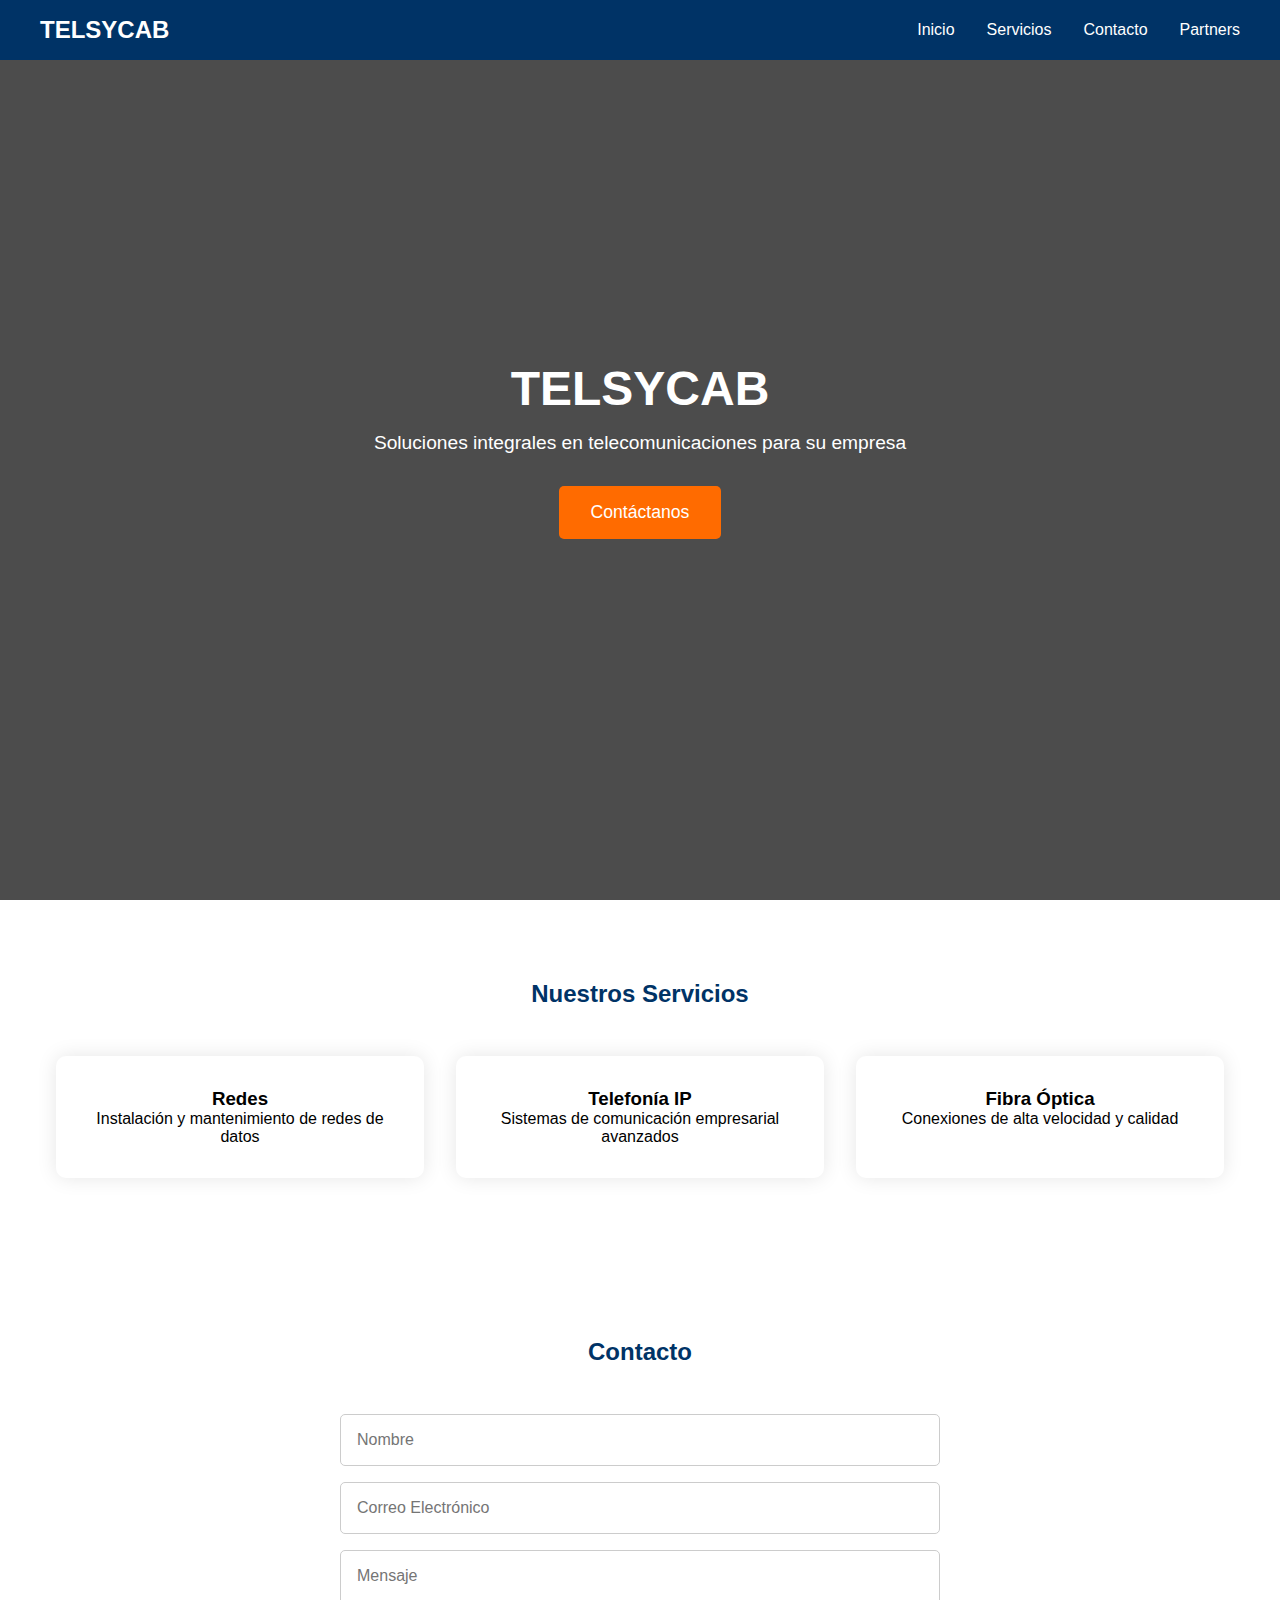
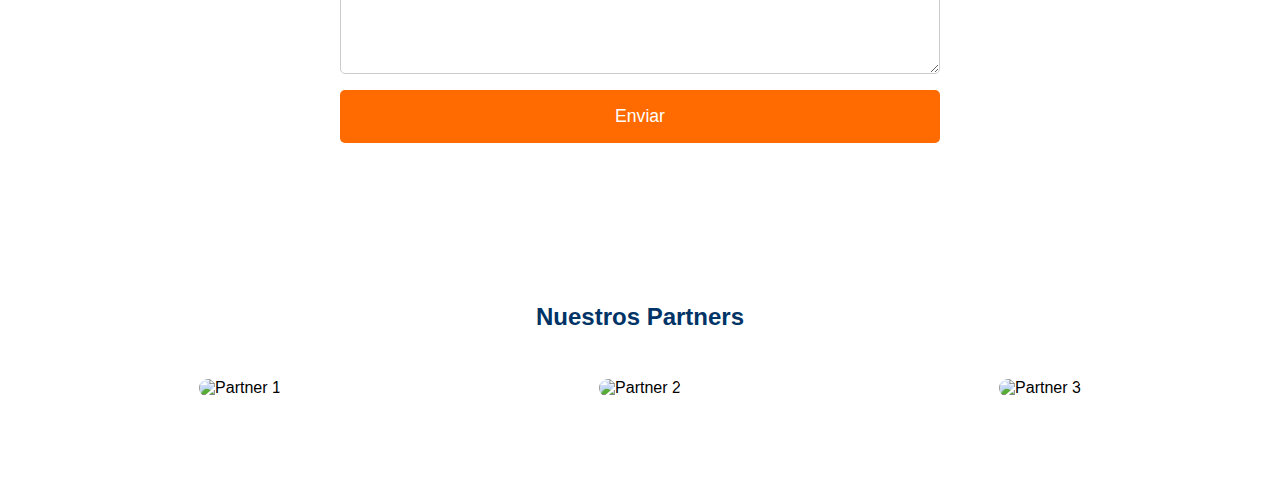
==== index.html @ 73b8a7c5 "se agrega formulario de contacto" ====
<!DOCTYPE html>
<html lang="es">
<head>
    <meta charset="UTF-8">
    <meta name="viewport" content="width=device-width, initial-scale=1.0">
    <title>Telsycab - Soluciones en Telecomunicaciones</title>
    <style>
        * {
            margin: 0;
            padding: 0;
            box-sizing: border-box;
            font-family: Arial, sans-serif;
        }

        /* Header styles */
        header {
            background-color: #003366;
            padding: 1rem;
            position: fixed;
            width: 100%;
            z-index: 100;
        }

        nav {
            display: flex;
            justify-content: space-between;
            align-items: center;
            max-width: 1200px;
            margin: 0 auto;
        }

        .logo {
            color: white;
            font-size: 1.5rem;
            font-weight: bold;
        }

        .nav-links {
            list-style: none;
            display: flex;
            gap: 2rem;
        }

        .nav-links a {
            color: white;
            text-decoration: none;
        }

        /* Hero section */
        .hero {
            background: linear-gradient(rgba(0,0,0,0.7), rgba(0,0,0,0.7)), url('https://images.unsplash.com/photo-1516937941344-00b4e0337589?ixlib=rb-4.0.3') center/cover;
            height: 100vh;
            display: flex;
            align-items: center;
            justify-content: center;
            text-align: center;
            color: white;
            padding: 0 1rem;
        }

        .hero-content h1 {
            font-size: 3rem;
            margin-bottom: 1rem;
        }

        .hero-content p {
            font-size: 1.2rem;
            margin-bottom: 2rem;
        }

        .cta-button {
            background-color: #ff6b00;
            color: white;
            padding: 1rem 2rem;
            border: none;
            border-radius: 5px;
            font-size: 1.1rem;
            cursor: pointer;
            transition: background-color 0.3s;
        }

        .cta-button:hover {
            background-color: #ff8533;
        }

        /* Services section */
        .services {
            padding: 5rem 1rem;
            max-width: 1200px;
            margin: 0 auto;
        }

        .services h2 {
            text-align: center;
            margin-bottom: 3rem;
            color: #003366;
        }

        .services-grid {
            display: grid;
            grid-template-columns: repeat(auto-fit, minmax(250px, 1fr));
            gap: 2rem;
        }

        .service-card {
            padding: 2rem;
            border-radius: 10px;
            box-shadow: 0 0 20px rgba(0,0,0,0.1);
            text-align: center;
        }

        /* Contact section */
        .contact {
            padding: 5rem 1rem;
            max-width: 1200px;
            margin: 0 auto;
        }

        .contact h2 {
            text-align: center;
            margin-bottom: 3rem;
            color: #003366;
        }

        .contact-form {
            display: flex;
            flex-direction: column;
            gap: 1rem;
            max-width: 600px;
            margin: 0 auto;
        }

        .contact-form input, .contact-form textarea {
            padding: 1rem;
            border: 1px solid #ccc;
            border-radius: 5px;
            font-size: 1rem;
        }

        .contact-form button {
            background-color: #ff6b00;
            color: white;
            padding: 1rem 2rem;
            border: none;
            border-radius: 5px;
            font-size: 1.1rem;
            cursor: pointer;
            transition: background-color 0.3s;
        }

        .contact-form button:hover {
            background-color: #ff8533;
        }

        /* Partners section */
        .partners {
            padding: 5rem 1rem;
            max-width: 1200px;
            margin: 0 auto;
        }

        .partners h2 {
            text-align: center;
            margin-bottom: 3rem;
            color: #003366;
        }

        .partners-grid {
            display: grid;
            grid-template-columns: repeat(auto-fit, minmax(250px, 1fr));
            gap: 2rem;
        }

        .partner-card {
            text-align: center;
        }

        .partner-card img {
            max-width: 100%;
            border-radius: 10px;
        }

        @media (max-width: 768px) {
            .nav-links {
                display: none;
            }
        }
    </style>
</head>
<body>
    <header>
        <nav>
            <div class="logo">TELSYCAB</div>
            <ul class="nav-links">
                <li><a href="#inicio">Inicio</a></li>
                <li><a href="#servicios">Servicios</a></li>
                <li><a href="#contacto">Contacto</a></li>
                <li><a href="#partners">Partners</a></li>
            </ul>
        </nav>
    </header>

    <section class="hero">
        <div class="hero-content">
            <h1>TELSYCAB</h1>
            <p>Soluciones integrales en telecomunicaciones para su empresa</p>
            <button class="cta-button">Contáctanos</button>
        </div>
    </section>

    <section class="services" id="servicios">
        <h2>Nuestros Servicios</h2>
        <div class="services-grid">
            <div class="service-card">
                <h3>Redes</h3>
                <p>Instalación y mantenimiento de redes de datos</p>
            </div>
            <div class="service-card">
                <h3>Telefonía IP</h3>
                <p>Sistemas de comunicación empresarial avanzados</p>
            </div>
            <div class="service-card">
                <h3>Fibra Óptica</h3>
                <p>Conexiones de alta velocidad y calidad</p>
            </div>
        </div>
    </section>

    <section class="contact" id="contacto">
        <h2>Contacto</h2>
        <form class="contact-form">
            <input type="text" name="name" placeholder="Nombre" required>
            <input type="email" name="email" placeholder="Correo Electrónico" required>
            <textarea name="message" rows="5" placeholder="Mensaje" required></textarea>
            <button type="submit">Enviar</button>
        </form>
    </section>

    <section class="partners" id="partners">
        <h2>Nuestros Partners</h2>
        <div class="partners-grid">
            <div class="partner-card">
                <img src="partner1.jpg" alt="Partner 1">
            </div>
            <div class="partner-card">
                <img src="partner2.jpg" alt="Partner 2">
            </div>
            <div class="partner-card">
                <img src="partner3.jpg" alt="Partner 3">
            </div>
        </div>
    </section>

    <script>
        // Smooth scrolling for navigation links
        document.querySelectorAll('a[href^="#"]').forEach(anchor => {
            anchor.addEventListener('click', function (e) {
                e.preventDefault();
                document.querySelector(this.getAttribute('href')).scrollIntoView({
                    behavior: 'smooth'
                });
            });
        });

        // Button click handler
        document.querySelector('.cta-button').addEventListener('click', function() {
            alert('Gracias por su interés. Por favor, contáctenos al correo info@telsycab.com');
        });
    </script>
</body>
</html>
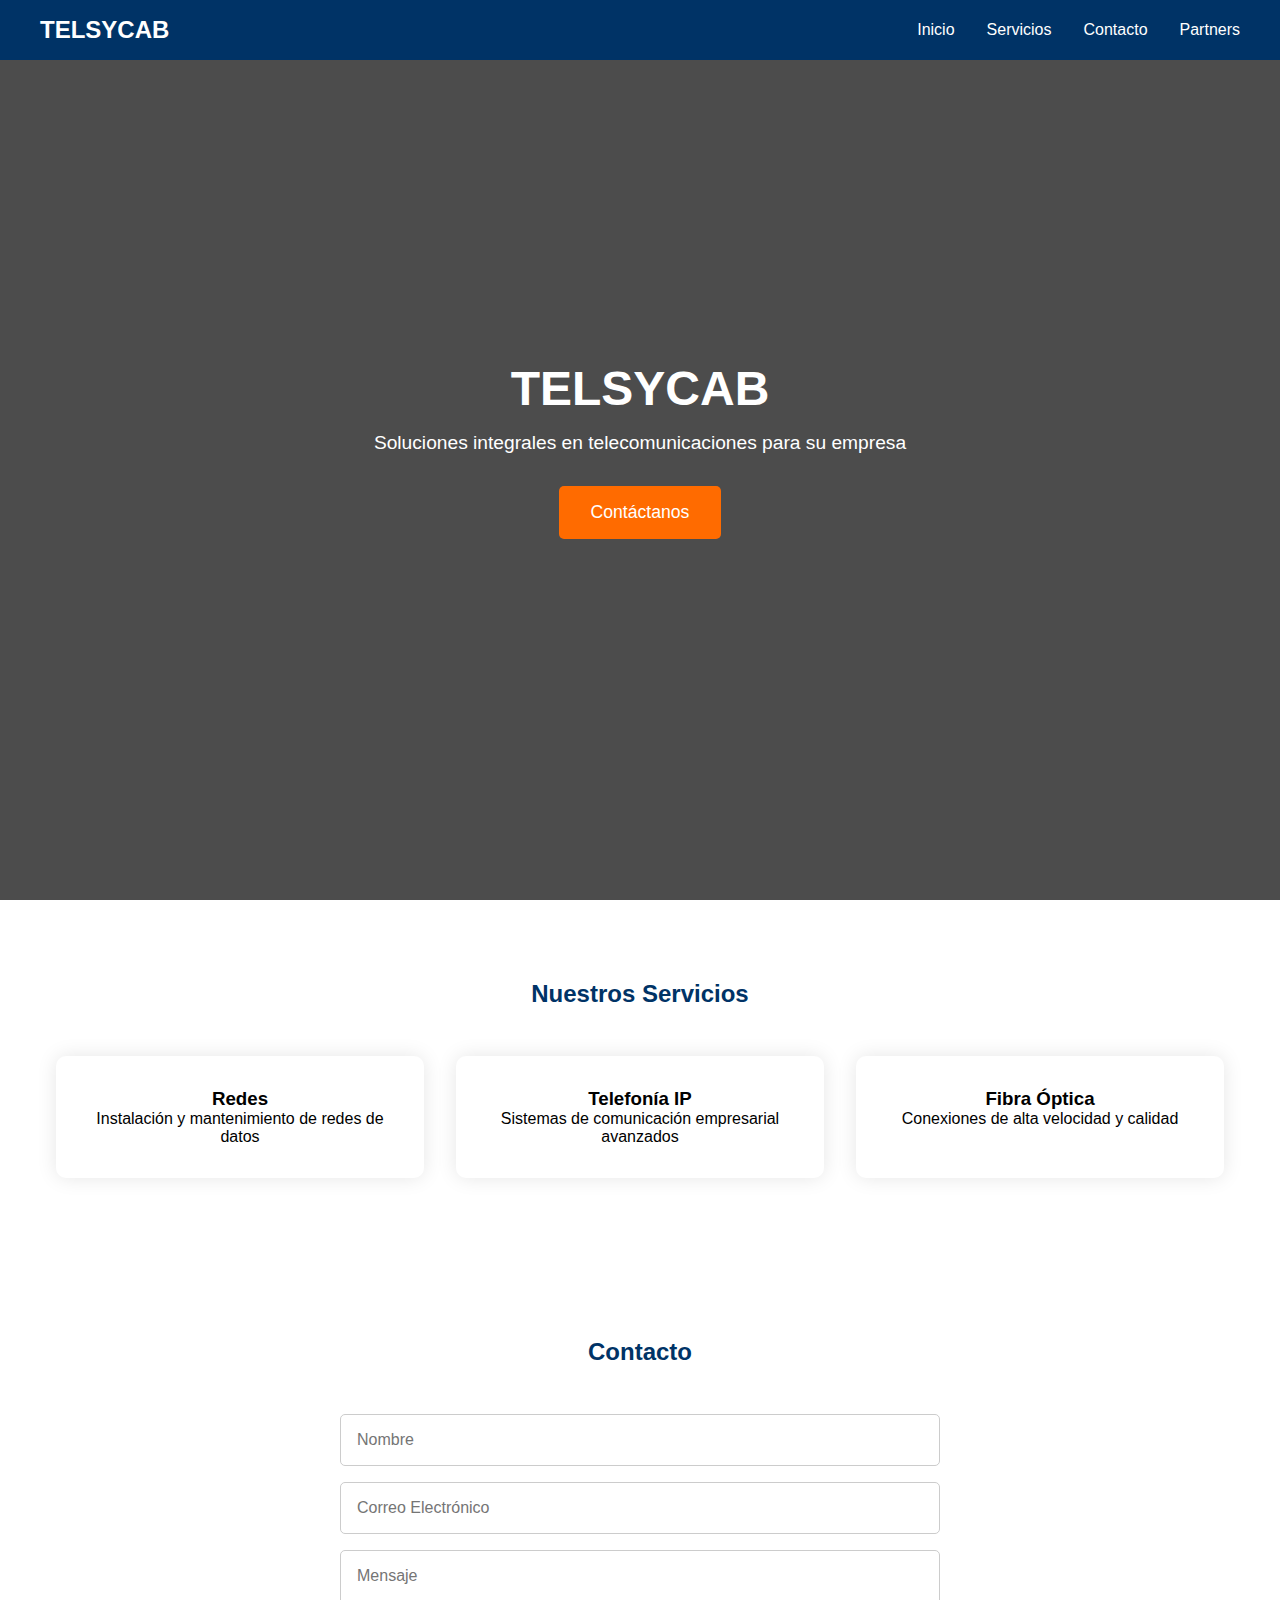
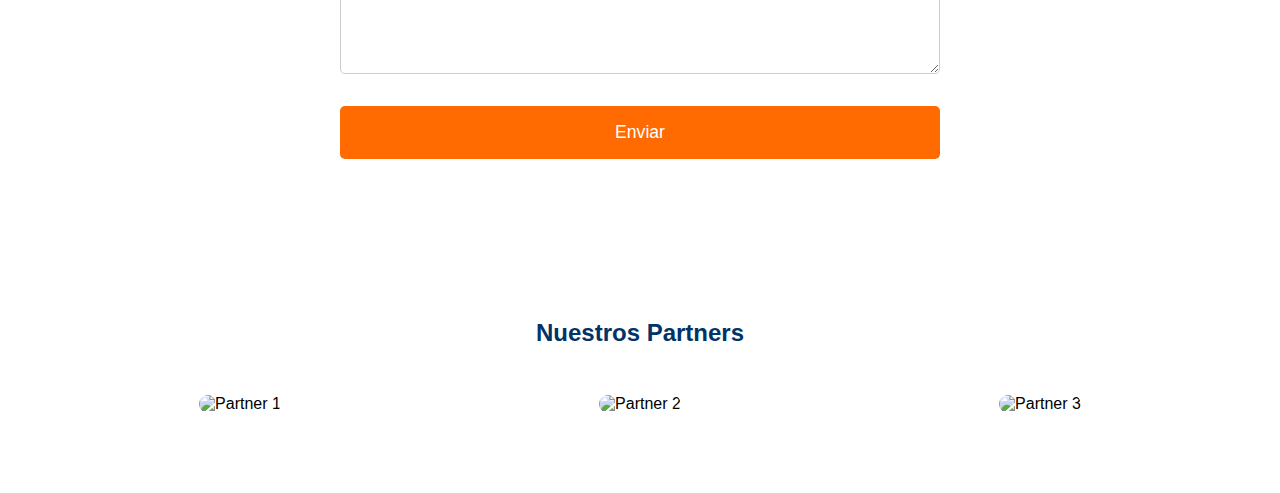
==== commit 0e8b4364: "se agrega capcha" ====
--- a/index.html
+++ b/index.html
@@ -4,6 +4,12 @@
     <meta charset="UTF-8">
     <meta name="viewport" content="width=device-width, initial-scale=1.0">
     <title>Telsycab - Soluciones en Telecomunicaciones</title>
+    <script type="text/javascript" src="https://cdn.emailjs.com/dist/email.min.js"></script>
+    <script type="text/javascript">
+    (function(){
+        emailjs.init("Gmail");
+    })();
+    </script>
     <style>
         * {
             margin: 0;
@@ -228,10 +234,12 @@
 
     <section class="contact" id="contacto">
         <h2>Contacto</h2>
-        <form class="contact-form">
+        <form class="contact-form" name="contact" method="POST" data-netlify="true" data-netlify-recaptcha="true">
+            <input type="hidden" name="form-name" value="contact">
             <input type="text" name="name" placeholder="Nombre" required>
             <input type="email" name="email" placeholder="Correo Electrónico" required>
             <textarea name="message" rows="5" placeholder="Mensaje" required></textarea>
+            <div data-netlify-recaptcha="true"></div>
             <button type="submit">Enviar</button>
         </form>
     </section>
@@ -262,9 +270,34 @@
             });
         });
 
-        // Button click handler
-        document.querySelector('.cta-button').addEventListener('click', function() {
-            alert('Gracias por su interés. Por favor, contáctenos al correo info@telsycab.com');
+        // Form submission handler
+        document.querySelector('.contact-form').addEventListener('submit', function(e) {
+            e.preventDefault();
+
+            const form = e.target;
+            const formData = new FormData(form);
+
+            fetch('/', {
+                method: 'POST',
+                body: formData,
+            }).then(response => {
+                if (response.ok) {
+                    alert('Correo enviado exitosamente!');
+                    form.reset();
+                } else {
+                    response.json().then(data => {
+                        if (Object.hasOwn(data, 'errors')) {
+                            alert(data["errors"].map(error => error["message"]).join(", "));
+                        } else {
+                            alert('Error al enviar el correo.');
+                        }
+                    }).catch(() => {
+                        alert('Error al enviar el correo.');
+                    });
+                }
+            }).catch(error => {
+                alert('Error al enviar el correo.');
+            });
         });
     </script>
 </body>
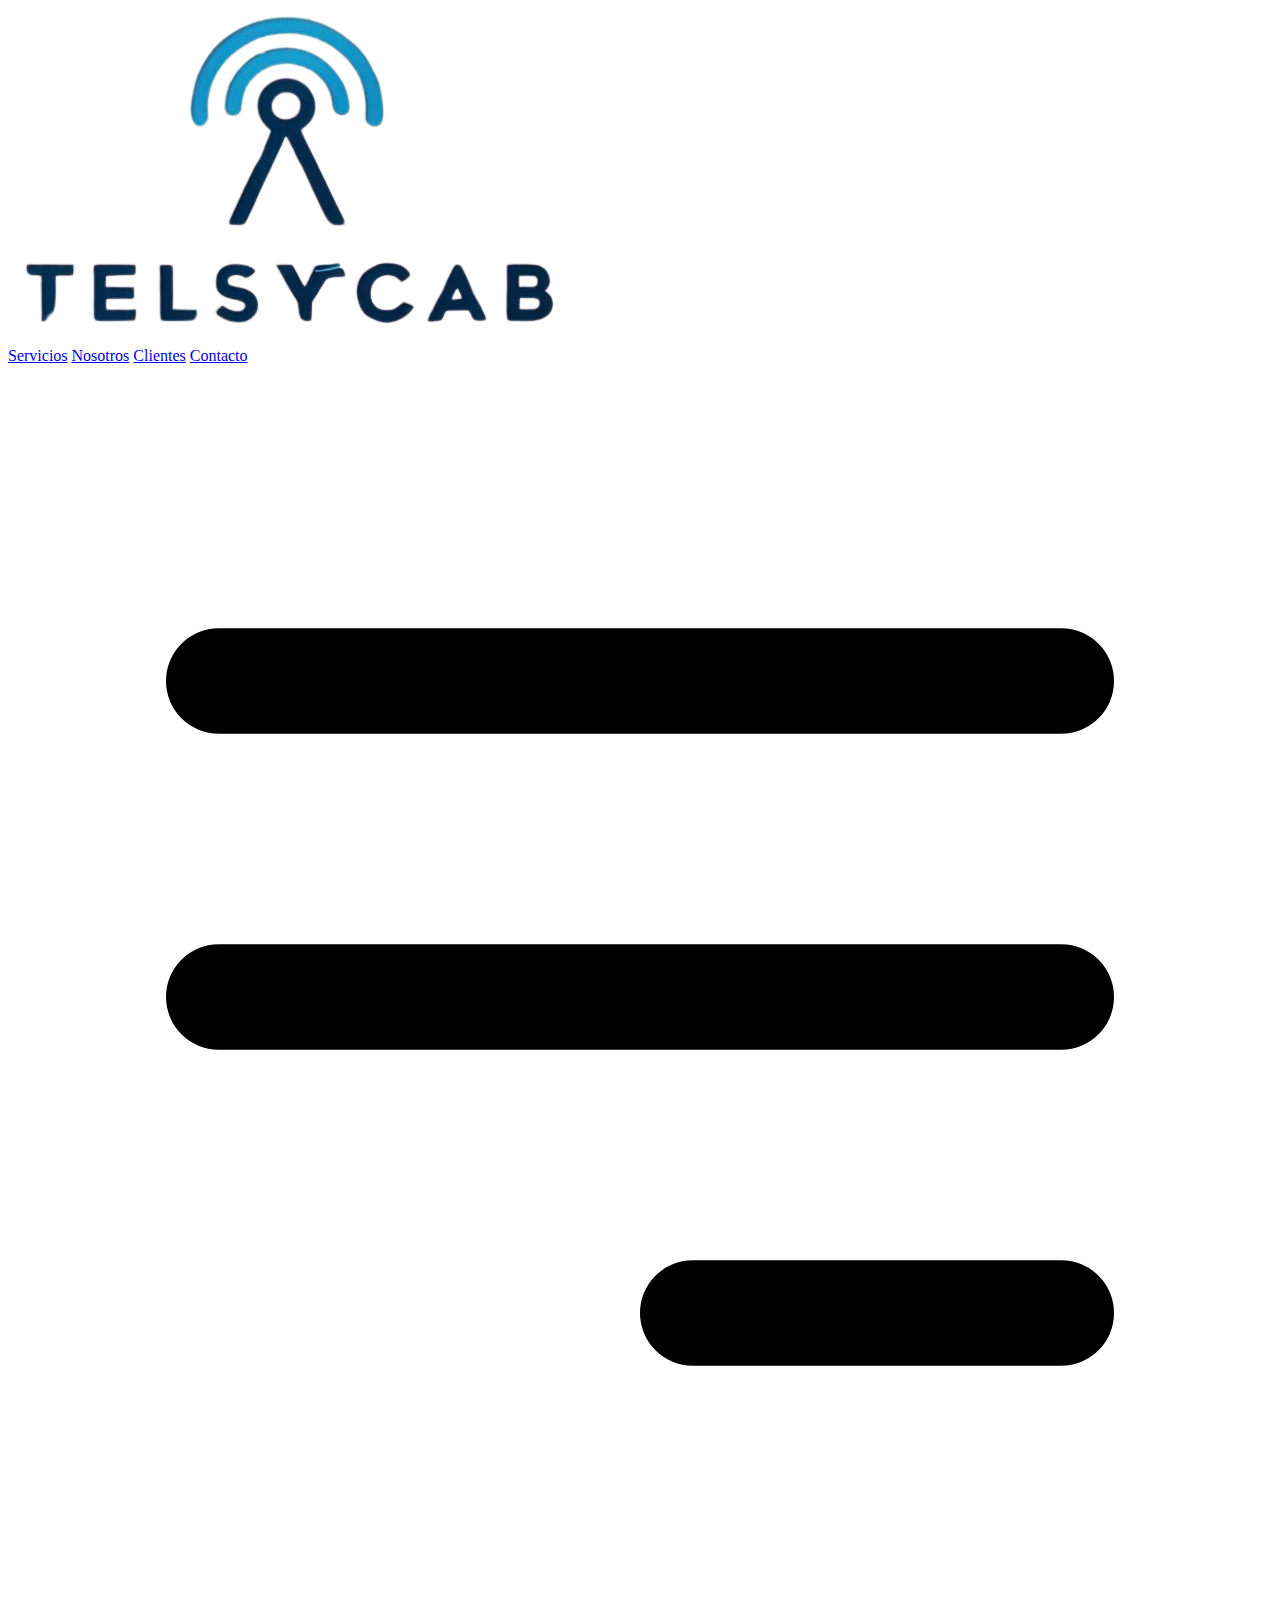
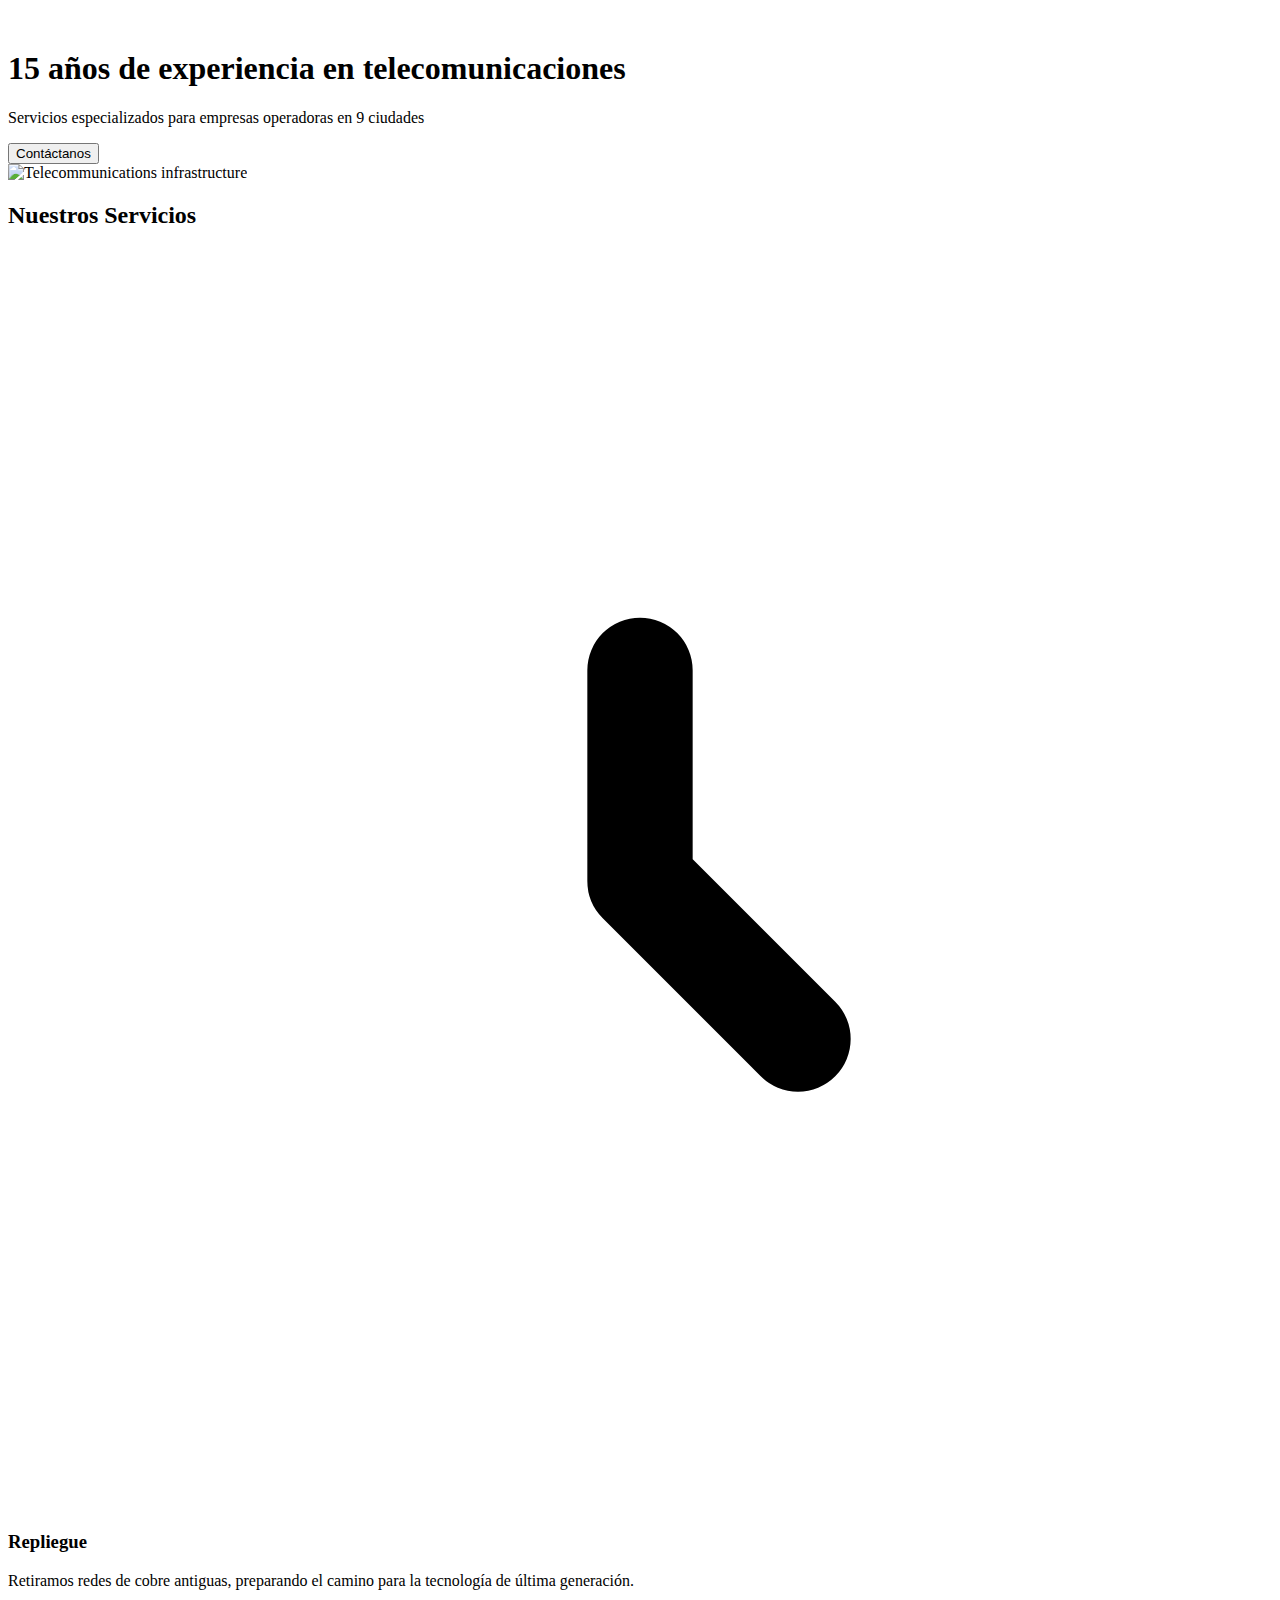
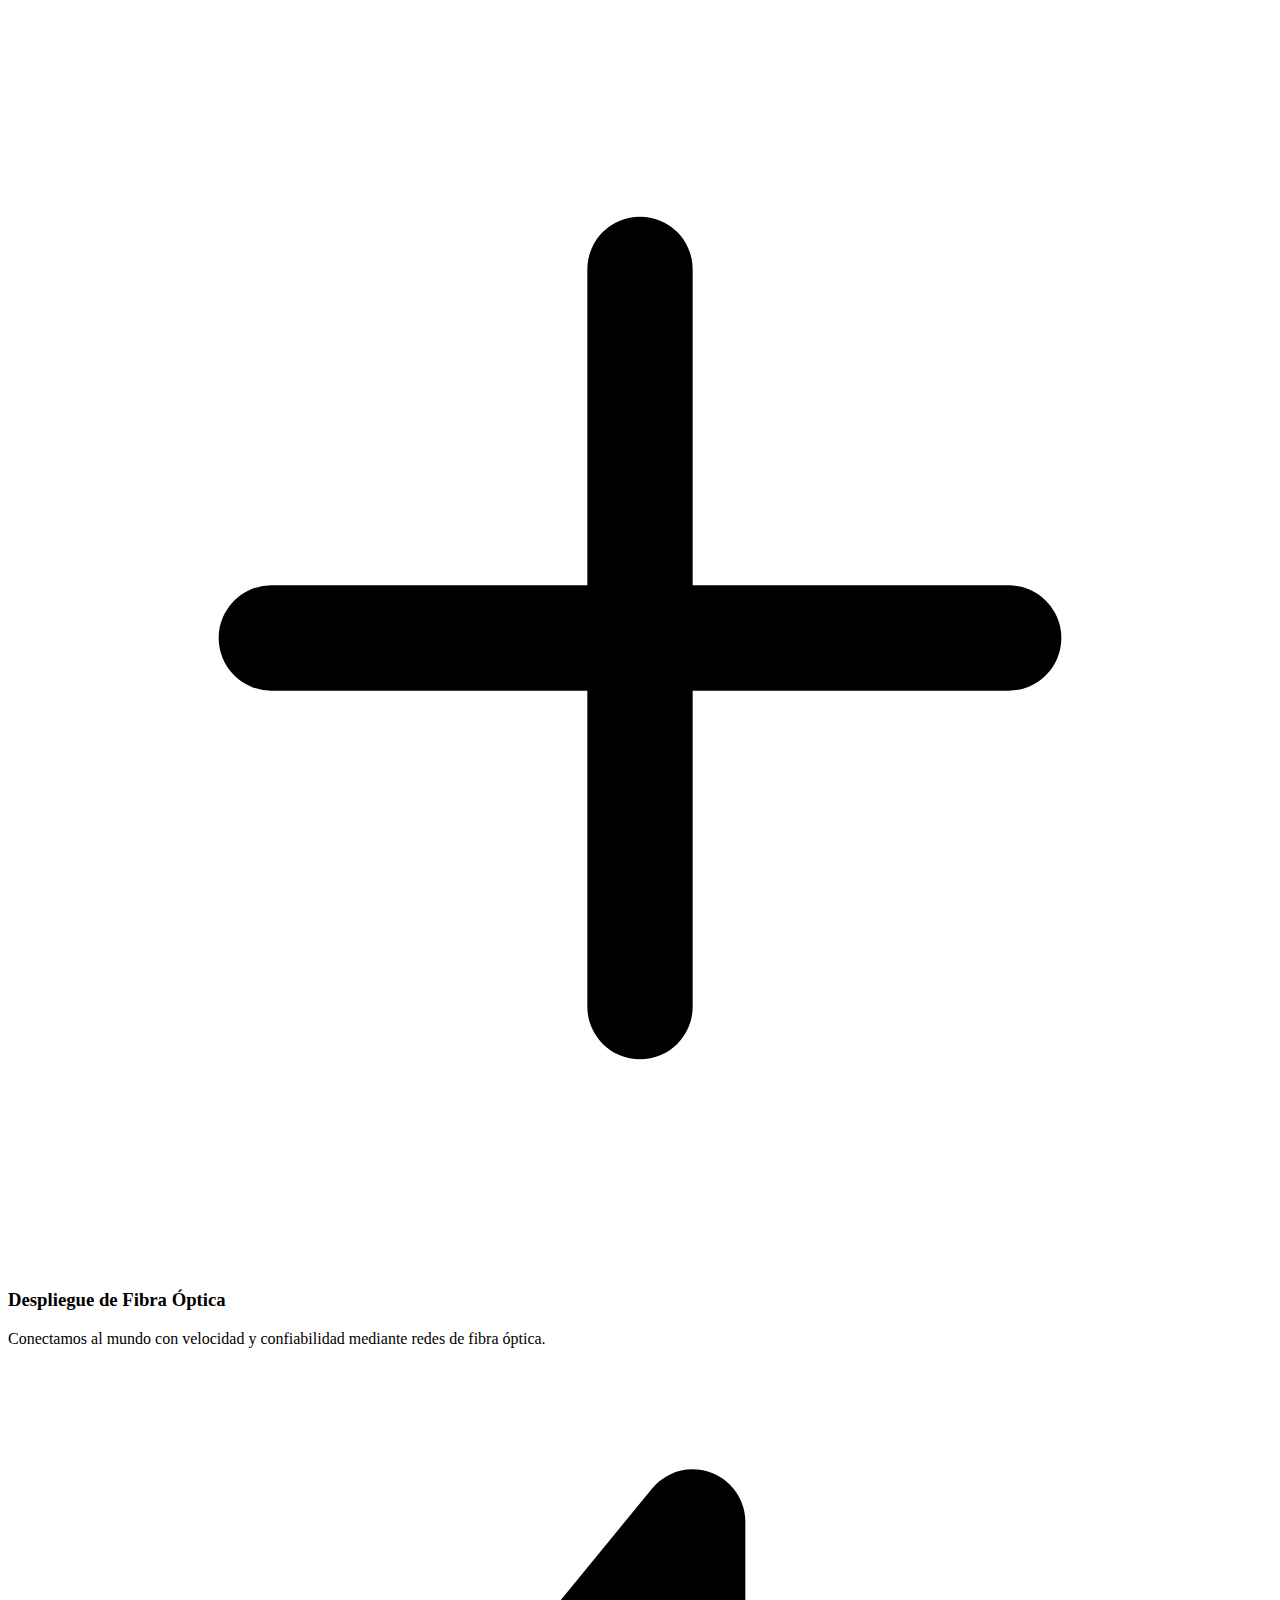
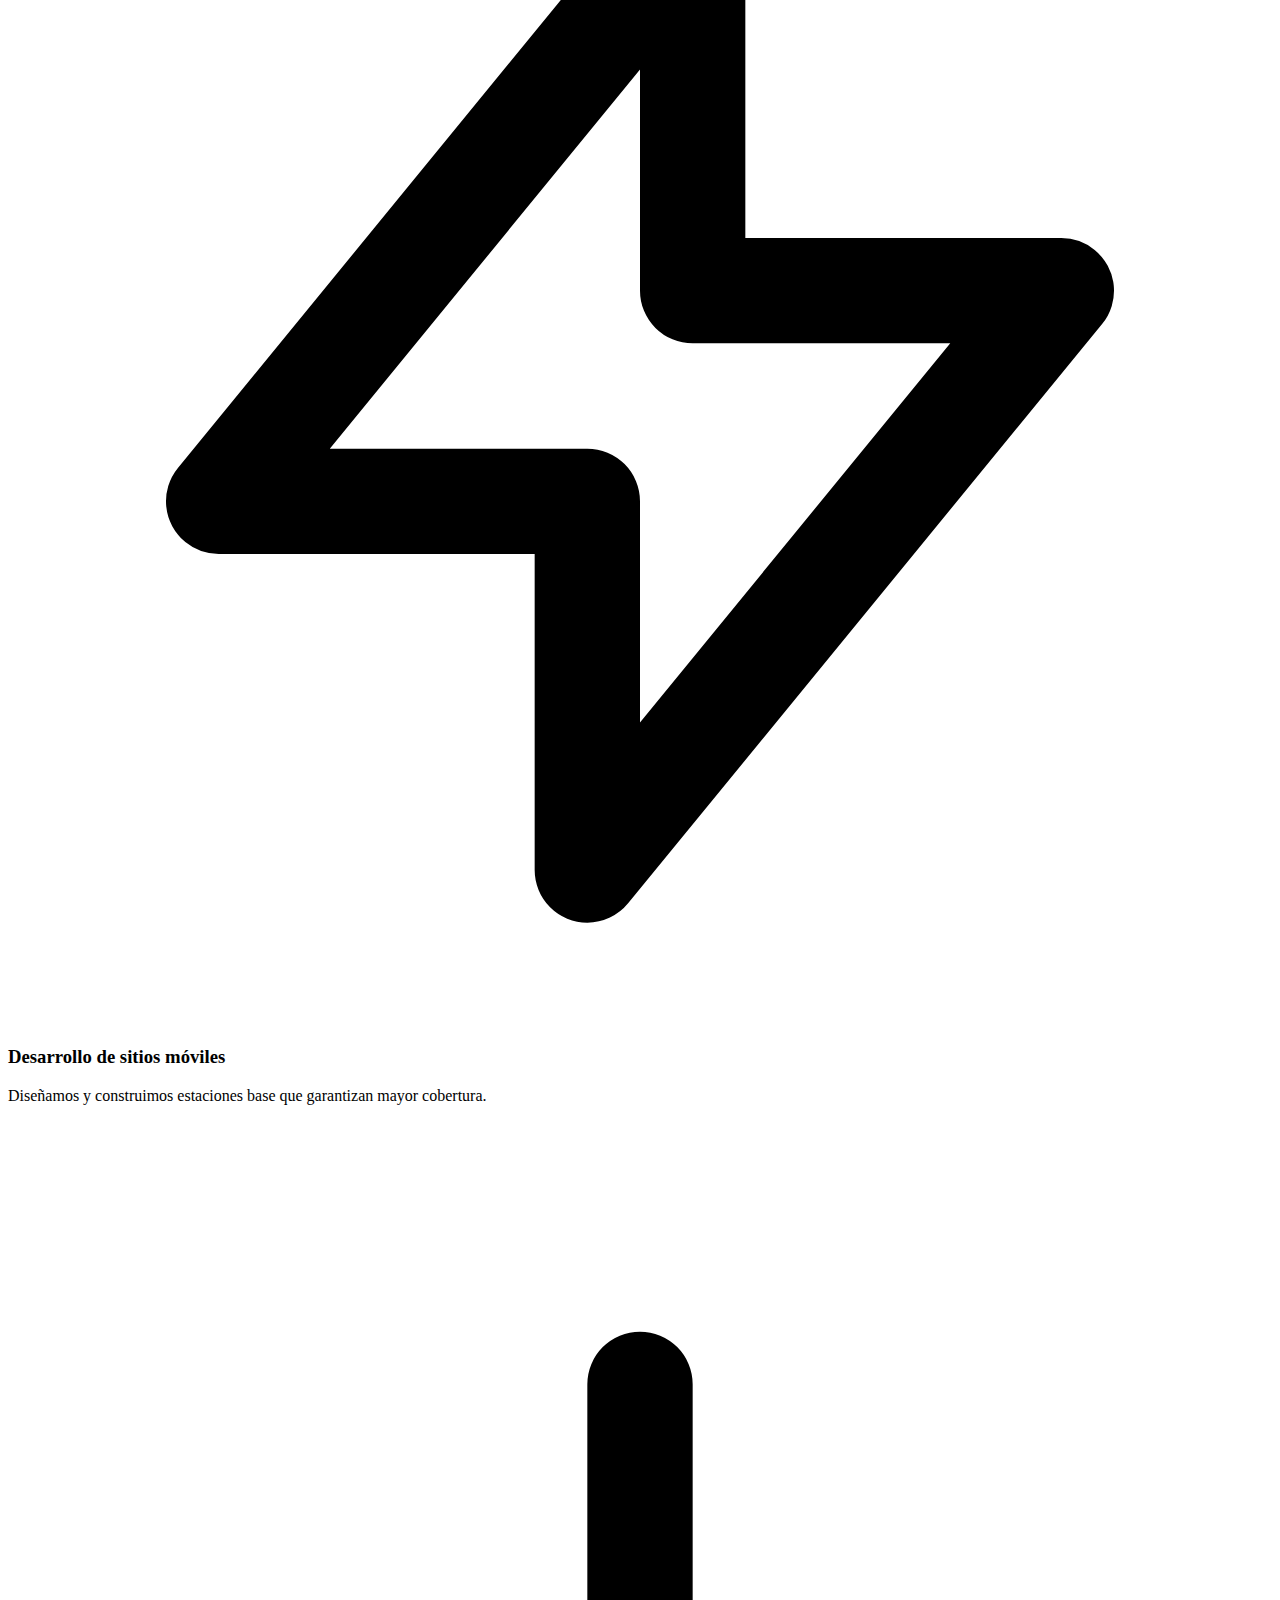
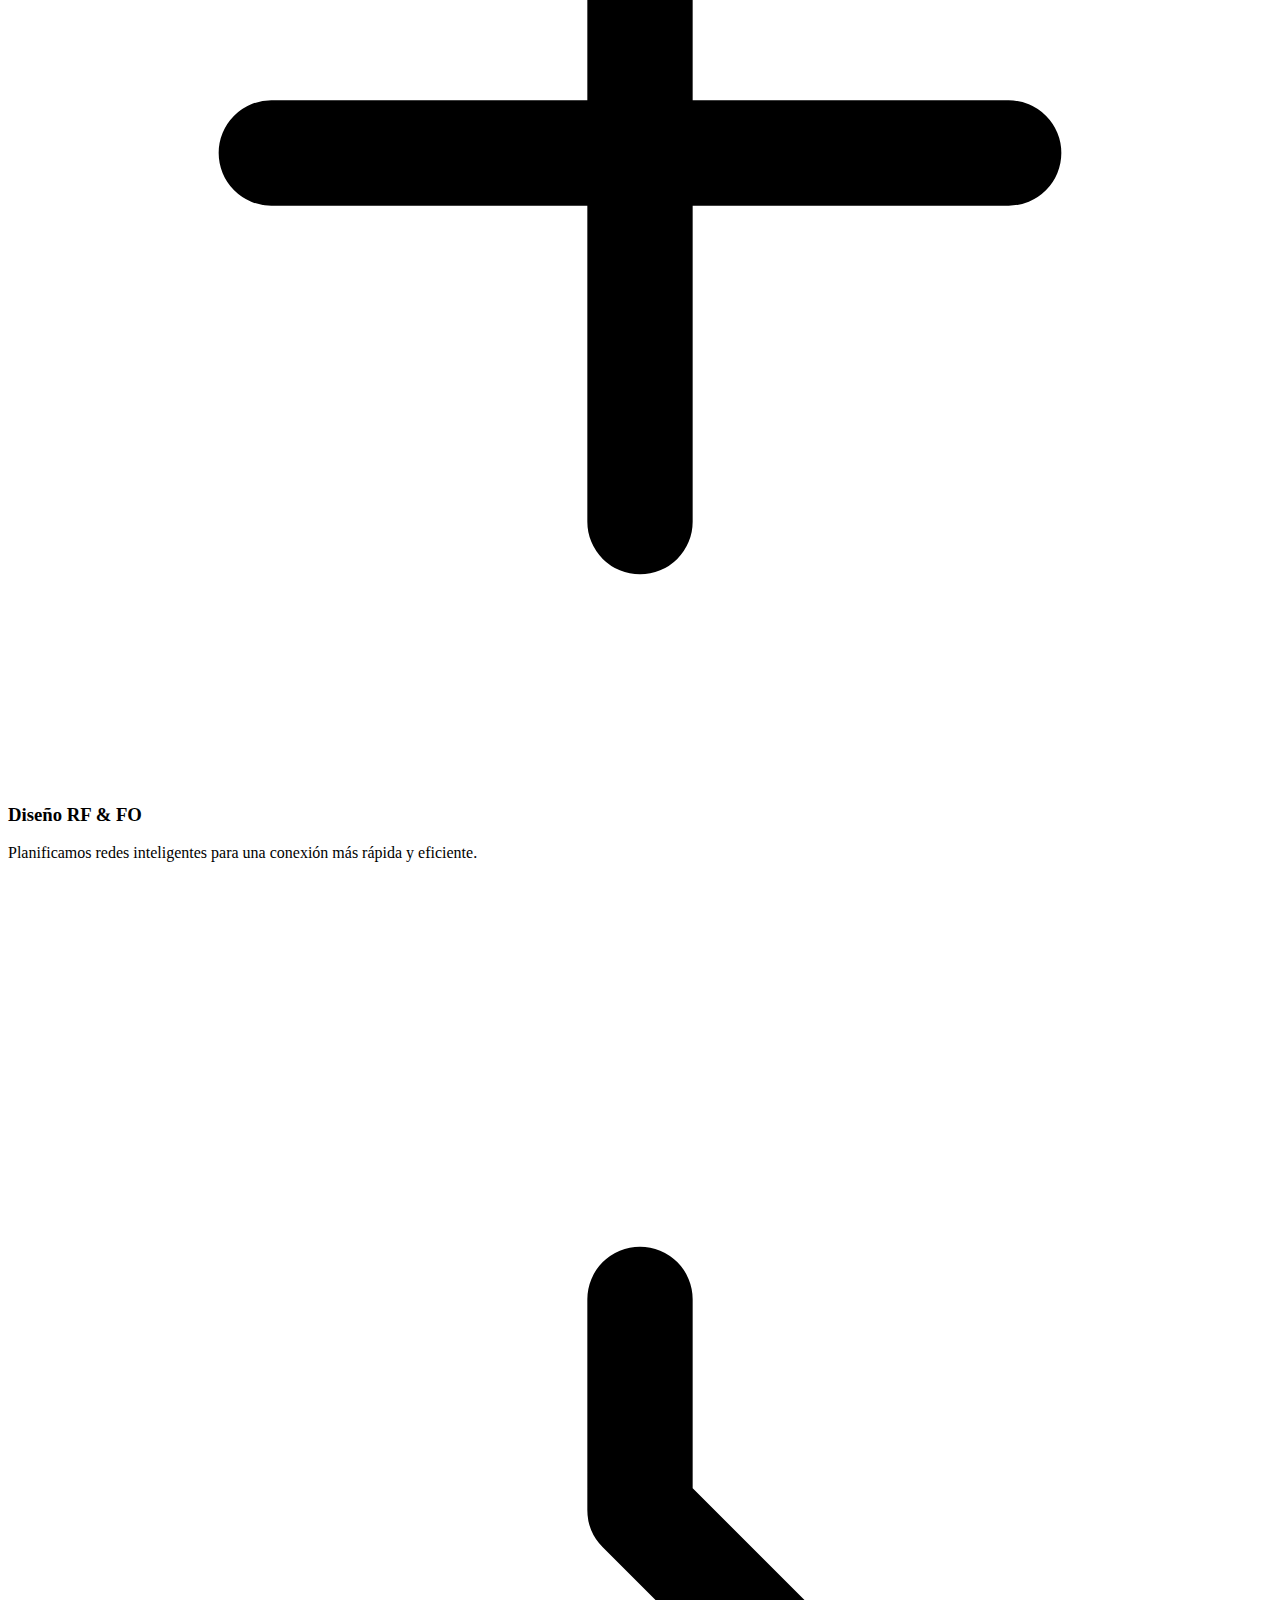
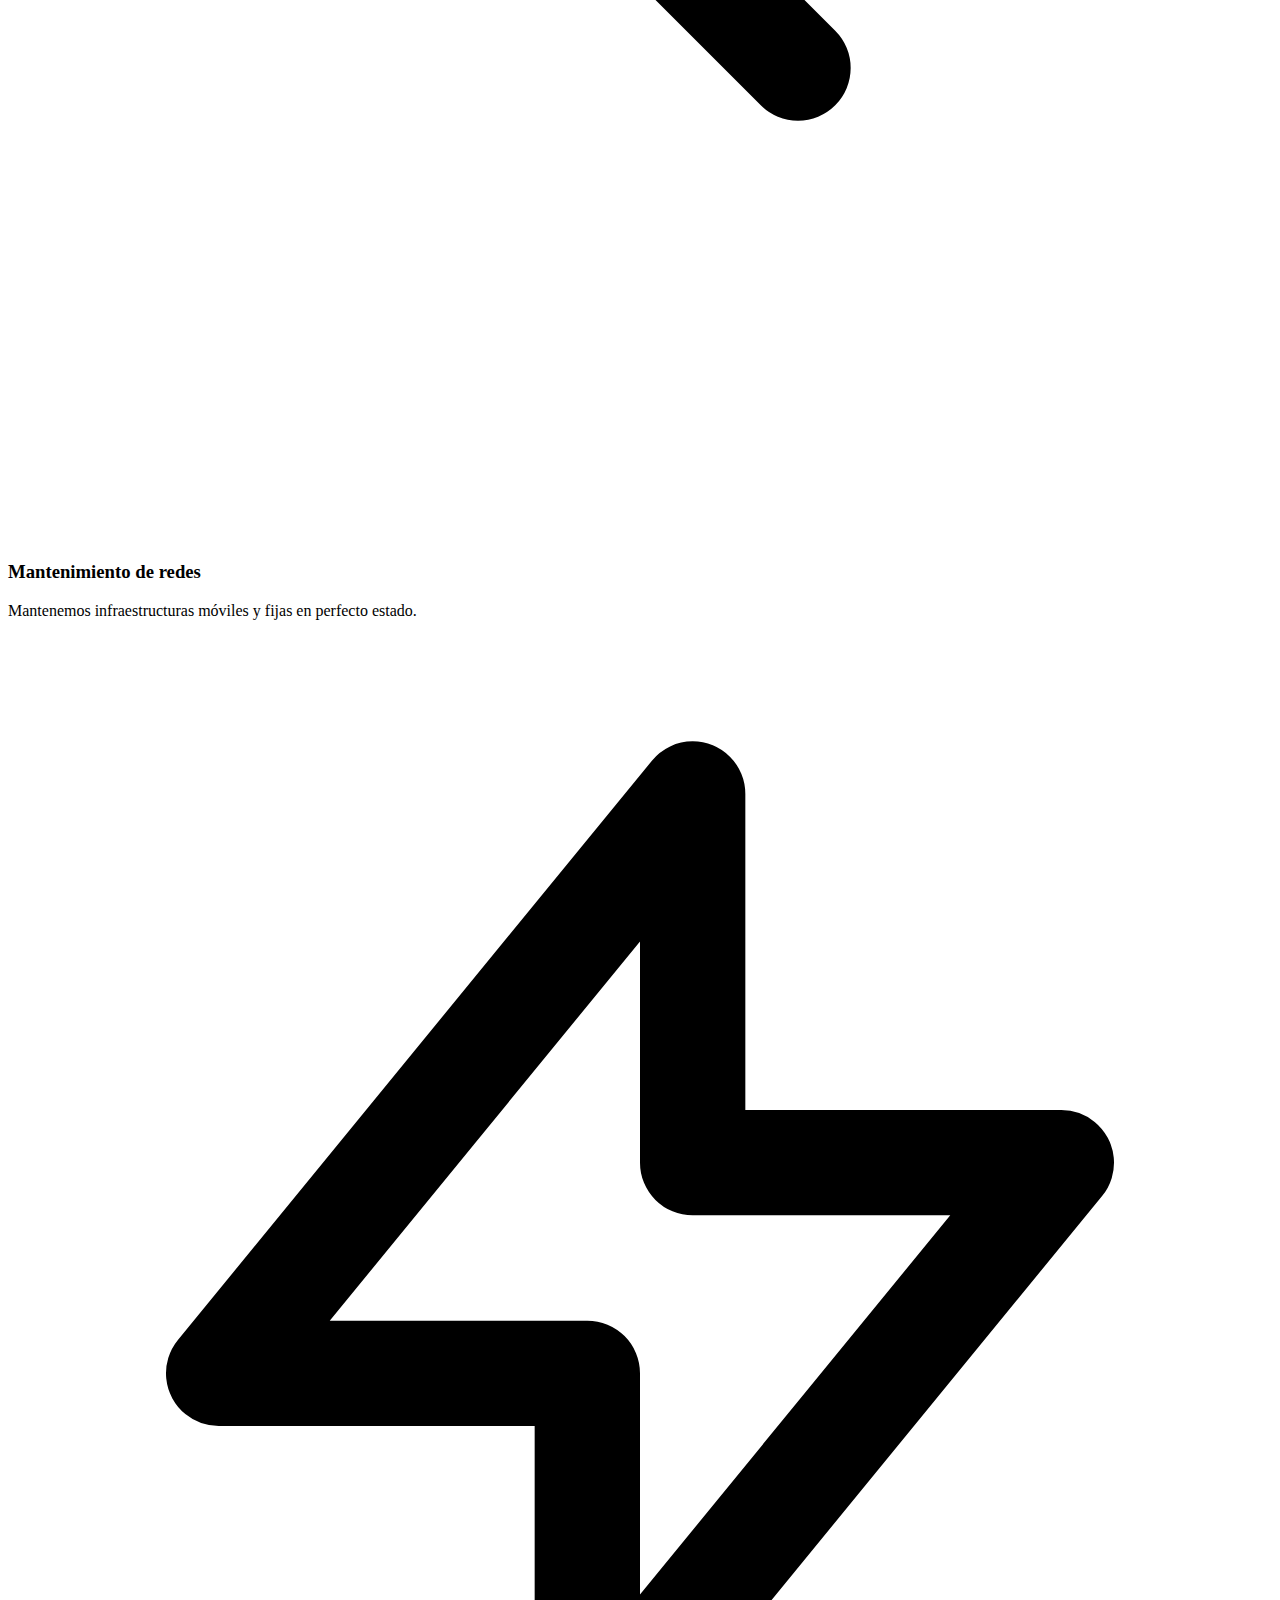
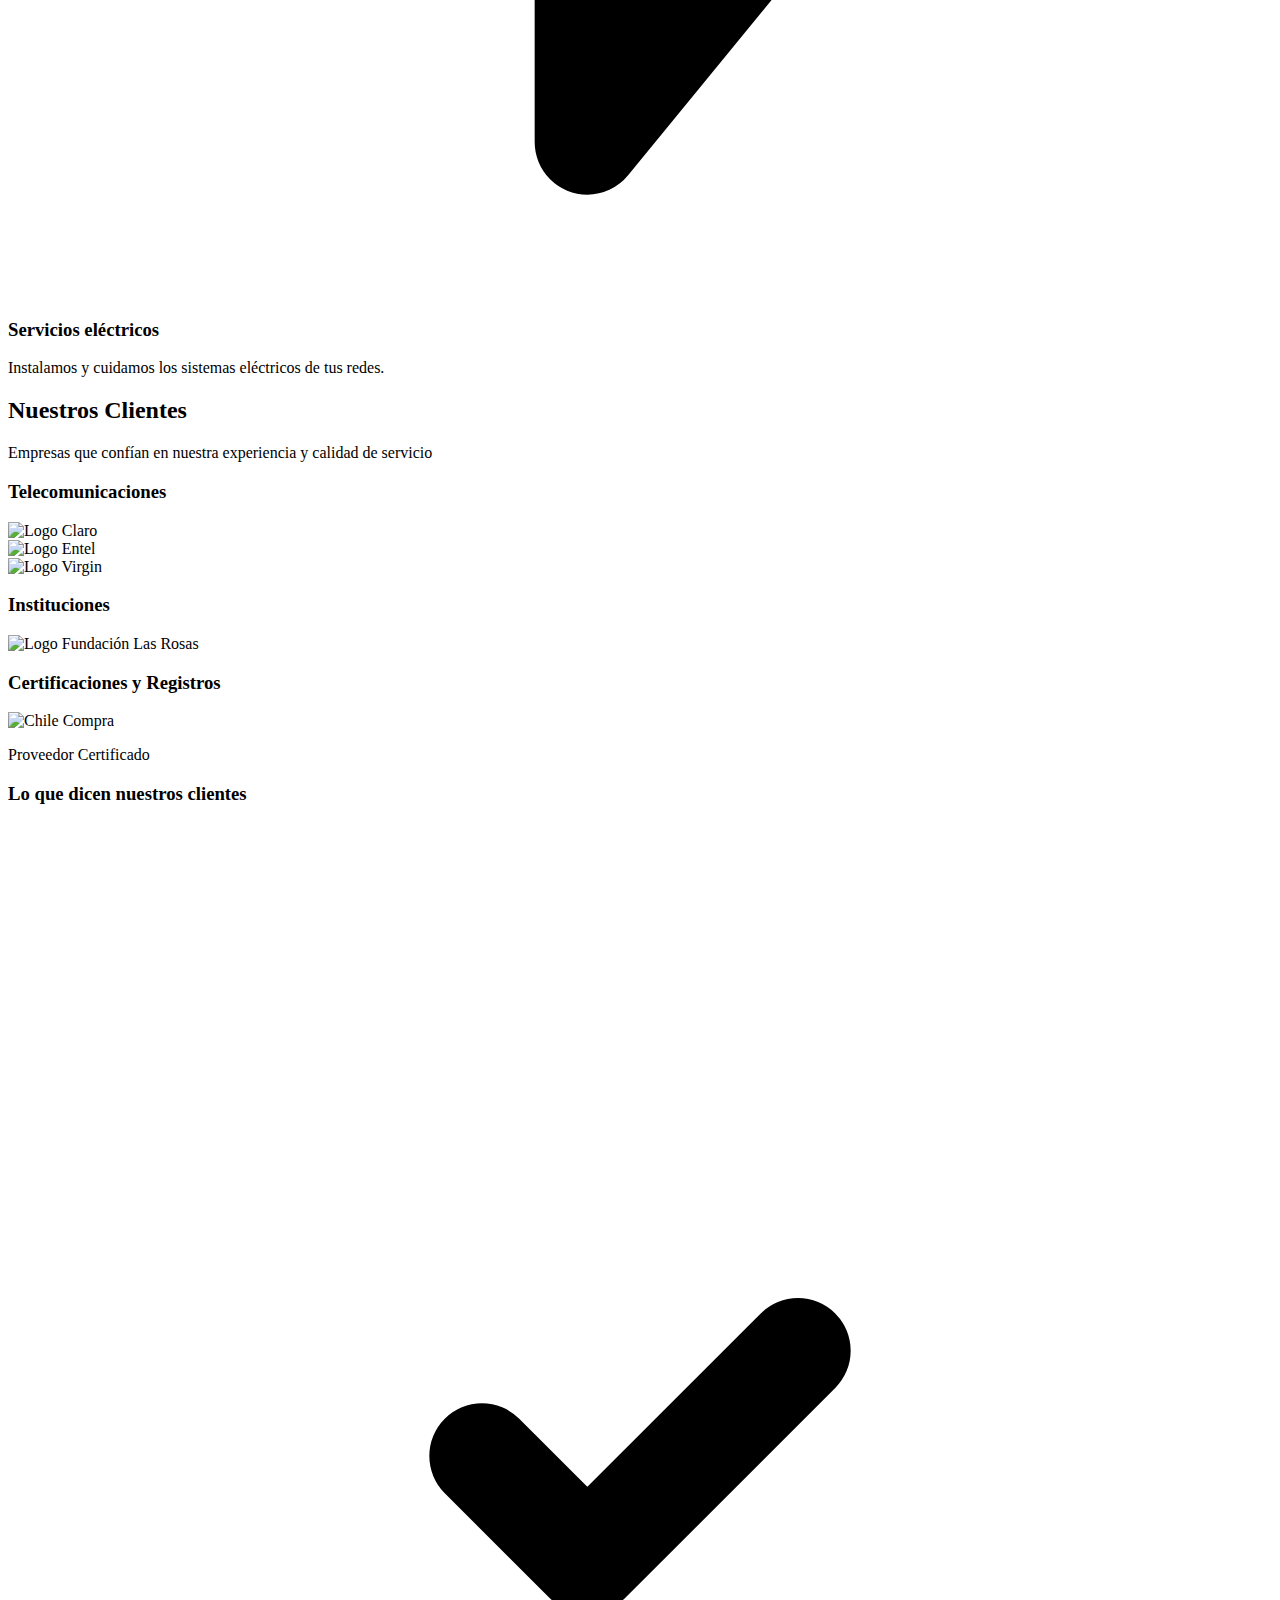
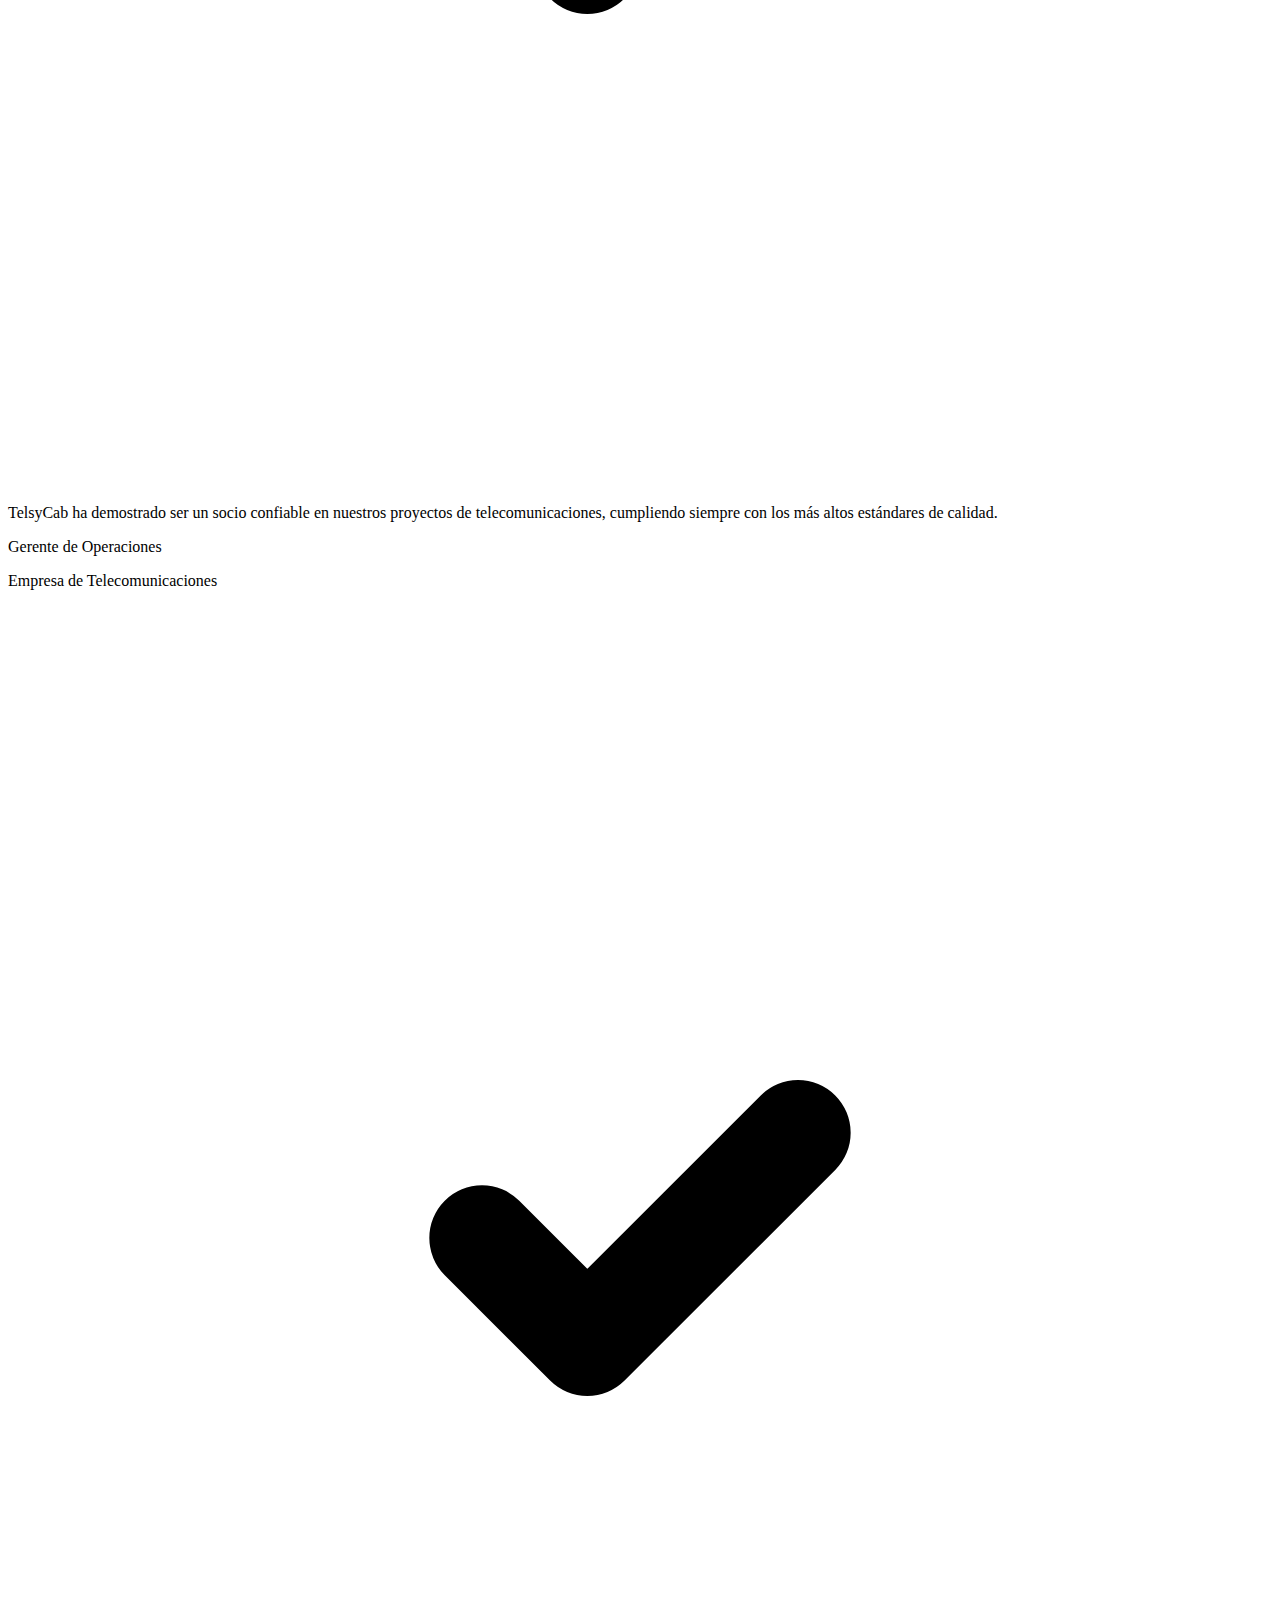
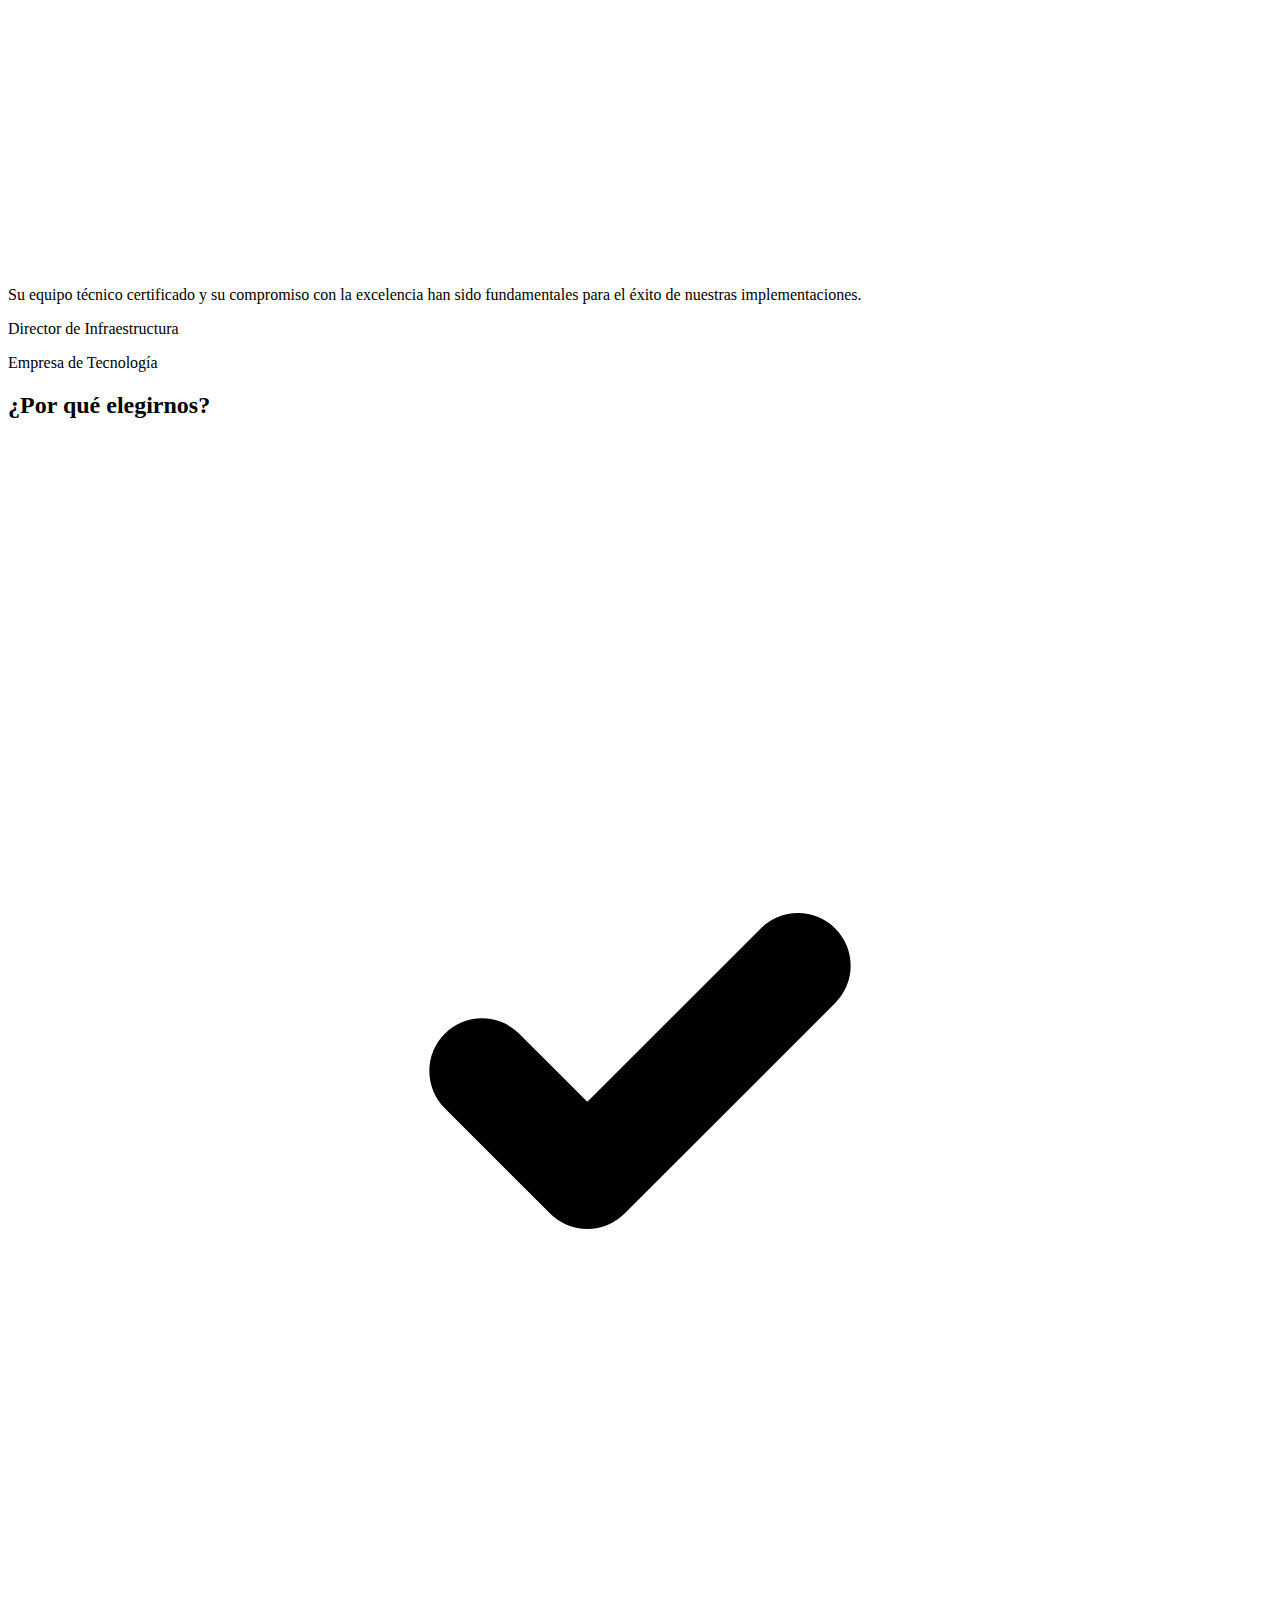
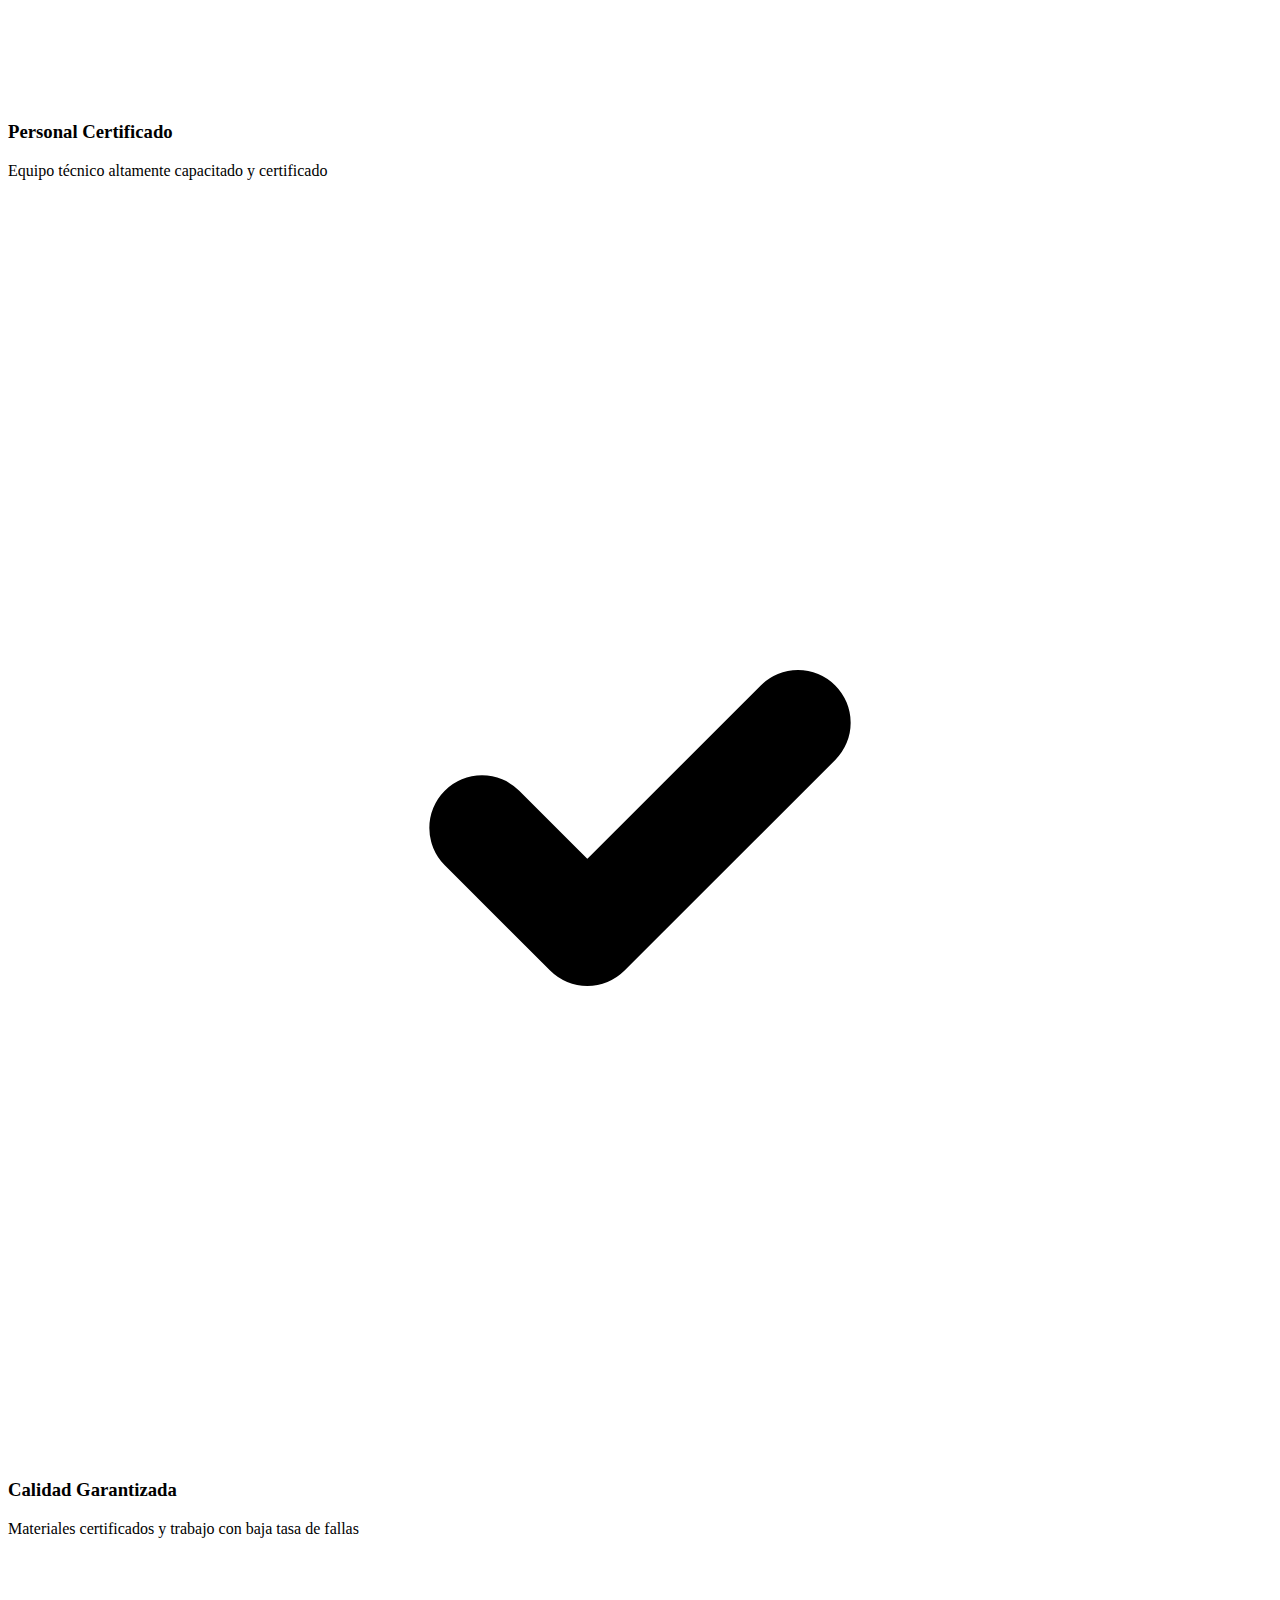
==== commit 9e8ddc08: "new design" ====
--- a/index.html
+++ b/index.html
@@ -1,304 +1,316 @@
-<!DOCTYPE html>
 <html lang="es">
 <head>
-    <meta charset="UTF-8">
-    <meta name="viewport" content="width=device-width, initial-scale=1.0">
-    <title>Telsycab - Soluciones en Telecomunicaciones</title>
-    <script type="text/javascript" src="https://cdn.emailjs.com/dist/email.min.js"></script>
-    <script type="text/javascript">
-    (function(){
-        emailjs.init("Gmail");
-    })();
-    </script>
-    <style>
-        * {
-            margin: 0;
-            padding: 0;
-            box-sizing: border-box;
-            font-family: Arial, sans-serif;
-        }
-
-        /* Header styles */
-        header {
-            background-color: #003366;
-            padding: 1rem;
-            position: fixed;
-            width: 100%;
-            z-index: 100;
-        }
-
-        nav {
-            display: flex;
-            justify-content: space-between;
-            align-items: center;
-            max-width: 1200px;
-            margin: 0 auto;
-        }
-
-        .logo {
-            color: white;
-            font-size: 1.5rem;
-            font-weight: bold;
-        }
-
-        .nav-links {
-            list-style: none;
-            display: flex;
-            gap: 2rem;
-        }
-
-        .nav-links a {
-            color: white;
-            text-decoration: none;
-        }
-
-        /* Hero section */
-        .hero {
-            background: linear-gradient(rgba(0,0,0,0.7), rgba(0,0,0,0.7)), url('https://images.unsplash.com/photo-1516937941344-00b4e0337589?ixlib=rb-4.0.3') center/cover;
-            height: 100vh;
-            display: flex;
-            align-items: center;
-            justify-content: center;
-            text-align: center;
-            color: white;
-            padding: 0 1rem;
-        }
-
-        .hero-content h1 {
-            font-size: 3rem;
-            margin-bottom: 1rem;
-        }
-
-        .hero-content p {
-            font-size: 1.2rem;
-            margin-bottom: 2rem;
-        }
-
-        .cta-button {
-            background-color: #ff6b00;
-            color: white;
-            padding: 1rem 2rem;
-            border: none;
-            border-radius: 5px;
-            font-size: 1.1rem;
-            cursor: pointer;
-            transition: background-color 0.3s;
-        }
-
-        .cta-button:hover {
-            background-color: #ff8533;
-        }
-
-        /* Services section */
-        .services {
-            padding: 5rem 1rem;
-            max-width: 1200px;
-            margin: 0 auto;
-        }
-
-        .services h2 {
-            text-align: center;
-            margin-bottom: 3rem;
-            color: #003366;
-        }
-
-        .services-grid {
-            display: grid;
-            grid-template-columns: repeat(auto-fit, minmax(250px, 1fr));
-            gap: 2rem;
-        }
-
-        .service-card {
-            padding: 2rem;
-            border-radius: 10px;
-            box-shadow: 0 0 20px rgba(0,0,0,0.1);
-            text-align: center;
-        }
-
-        /* Contact section */
-        .contact {
-            padding: 5rem 1rem;
-            max-width: 1200px;
-            margin: 0 auto;
-        }
-
-        .contact h2 {
-            text-align: center;
-            margin-bottom: 3rem;
-            color: #003366;
-        }
-
-        .contact-form {
-            display: flex;
-            flex-direction: column;
-            gap: 1rem;
-            max-width: 600px;
-            margin: 0 auto;
-        }
-
-        .contact-form input, .contact-form textarea {
-            padding: 1rem;
-            border: 1px solid #ccc;
-            border-radius: 5px;
-            font-size: 1rem;
-        }
-
-        .contact-form button {
-            background-color: #ff6b00;
-            color: white;
-            padding: 1rem 2rem;
-            border: none;
-            border-radius: 5px;
-            font-size: 1.1rem;
-            cursor: pointer;
-            transition: background-color 0.3s;
-        }
-
-        .contact-form button:hover {
-            background-color: #ff8533;
-        }
-
-        /* Partners section */
-        .partners {
-            padding: 5rem 1rem;
-            max-width: 1200px;
-            margin: 0 auto;
-        }
-
-        .partners h2 {
-            text-align: center;
-            margin-bottom: 3rem;
-            color: #003366;
-        }
-
-        .partners-grid {
-            display: grid;
-            grid-template-columns: repeat(auto-fit, minmax(250px, 1fr));
-            gap: 2rem;
-        }
-
-        .partner-card {
-            text-align: center;
-        }
-
-        .partner-card img {
-            max-width: 100%;
-            border-radius: 10px;
-        }
-
-        @media (max-width: 768px) {
-            .nav-links {
-                display: none;
-            }
-        }
-    </style>
+  <meta charset="UTF-8">
+  <meta name="viewport" content="width=device-width, initial-scale=1.0">
+  <title>TelsyCab</title>
+  <link rel="stylesheet" href="https://cdn.jsdelivr.net/npm/tailwindcss@2.2.19/dist/tailwind.min.css">
 </head>
-<body>
-    <header>
-        <nav>
-            <div class="logo">TELSYCAB</div>
-            <ul class="nav-links">
-                <li><a href="#inicio">Inicio</a></li>
-                <li><a href="#servicios">Servicios</a></li>
-                <li><a href="#contacto">Contacto</a></li>
-                <li><a href="#partners">Partners</a></li>
-            </ul>
-        </nav>
-    </header>
-
-    <section class="hero">
-        <div class="hero-content">
-            <h1>TELSYCAB</h1>
-            <p>Soluciones integrales en telecomunicaciones para su empresa</p>
-            <button class="cta-button">Contáctanos</button>
-        </div>
-    </section>
-
-    <section class="services" id="servicios">
-        <h2>Nuestros Servicios</h2>
-        <div class="services-grid">
-            <div class="service-card">
-                <h3>Redes</h3>
-                <p>Instalación y mantenimiento de redes de datos</p>
-            </div>
-            <div class="service-card">
-                <h3>Telefonía IP</h3>
-                <p>Sistemas de comunicación empresarial avanzados</p>
-            </div>
-            <div class="service-card">
-                <h3>Fibra Óptica</h3>
-                <p>Conexiones de alta velocidad y calidad</p>
-            </div>
-        </div>
-    </section>
-
-    <section class="contact" id="contacto">
-        <h2>Contacto</h2>
-        <form class="contact-form" name="contact" method="POST" data-netlify="true" data-netlify-recaptcha="true">
-            <input type="hidden" name="form-name" value="contact">
-            <input type="text" name="name" placeholder="Nombre" required>
-            <input type="email" name="email" placeholder="Correo Electrónico" required>
-            <textarea name="message" rows="5" placeholder="Mensaje" required></textarea>
-            <div data-netlify-recaptcha="true"></div>
-            <button type="submit">Enviar</button>
-        </form>
-    </section>
-
-    <section class="partners" id="partners">
-        <h2>Nuestros Partners</h2>
-        <div class="partners-grid">
-            <div class="partner-card">
-                <img src="partner1.jpg" alt="Partner 1">
-            </div>
-            <div class="partner-card">
-                <img src="partner2.jpg" alt="Partner 2">
-            </div>
-            <div class="partner-card">
-                <img src="partner3.jpg" alt="Partner 3">
-            </div>
-        </div>
-    </section>
-
-    <script>
-        // Smooth scrolling for navigation links
-        document.querySelectorAll('a[href^="#"]').forEach(anchor => {
-            anchor.addEventListener('click', function (e) {
-                e.preventDefault();
-                document.querySelector(this.getAttribute('href')).scrollIntoView({
-                    behavior: 'smooth'
-                });
-            });
-        });
-
-        // Form submission handler
-        document.querySelector('.contact-form').addEventListener('submit', function(e) {
-            e.preventDefault();
-
-            const form = e.target;
-            const formData = new FormData(form);
-
-            fetch('/', {
-                method: 'POST',
-                body: formData,
-            }).then(response => {
-                if (response.ok) {
-                    alert('Correo enviado exitosamente!');
-                    form.reset();
-                } else {
-                    response.json().then(data => {
-                        if (Object.hasOwn(data, 'errors')) {
-                            alert(data["errors"].map(error => error["message"]).join(", "));
-                        } else {
-                            alert('Error al enviar el correo.');
-                        }
-                    }).catch(() => {
-                        alert('Error al enviar el correo.');
-                    });
-                }
-            }).catch(error => {
-                alert('Error al enviar el correo.');
-            });
-        });
-    </script>
-</body>
-</html>+<body class="min-h-screen bg-gray-50">
+  <!-- Navigation -->
+  <nav class="bg-white shadow-lg">
+    <div class="max-w-7xl mx-auto px-4">
+      <div class="flex justify-between items-center h-16">
+        <div class="flex items-center">
+          <img src="./img/logo.png" alt="TelsyCab Logo" class="h-8">
+        </div>
+        <div class="hidden md:flex items-center space-x-8">
+          <a href="#servicios" class="text-gray-800 hover:text-blue-600">Servicios</a>
+          <a href="#nosotros" class="text-gray-800 hover:text-blue-600">Nosotros</a>
+          <a href="#clientes" class="text-gray-800 hover:text-blue-600">Clientes</a>
+          <a href="#contacto" class="text-gray-800 hover:text-blue-600">Contacto</a>
+        </div>
+        <div class="md:hidden">
+          <svg class="h-6 w-6 text-gray-800" fill="none" stroke="currentColor" viewBox="0 0 24 24" xmlns="http://www.w3.org/2000/svg">
+            <path stroke-linecap="round" stroke-linejoin="round" stroke-width="2" d="M4 6h16M4 12h16m-7 6h7"></path>
+          </svg>
+        </div>
+      </div>
+    </div>
+  </nav>
+
+  <!-- Hero Section -->
+  <div class="bg-gray-900 text-white">
+    <div class="max-w-7xl mx-auto px-4 py-16">
+      <div class="grid md:grid-cols-2 gap-8 items-center">
+        <div>
+          <h1 class="text-4xl font-bold mb-4">15 años de experiencia en telecomunicaciones</h1>
+          <p class="text-lg mb-8">Servicios especializados para empresas operadoras en 9 ciudades</p>
+          <button class="bg-blue-600 hover:bg-blue-700 text-white font-bold py-3 px-6 rounded-lg">Contáctanos</button>
+        </div>
+        <div class="hidden md:block">
+          <img src="/api/placeholder/500/300" alt="Telecommunications infrastructure" class="rounded-lg shadow-lg">
+        </div>
+      </div>
+    </div>
+  </div>
+
+  <!-- Services Section -->
+  <div id="servicios" class="py-16">
+    <div class="max-w-7xl mx-auto px-4">
+      <h2 class="text-3xl font-bold text-center mb-12 text-gray-900">Nuestros Servicios</h2>
+      <div class="grid md:grid-cols-3 gap-8">
+        <div class="bg-white p-6 rounded-lg shadow-lg hover:shadow-xl transition-shadow duration-300">
+          <div class="mb-4">
+            <svg class="h-8 w-8 text-gray-900" fill="none" stroke="currentColor" viewBox="0 0 24 24" xmlns="http://www.w3.org/2000/svg">
+              <path stroke-linecap="round" stroke-linejoin="round" stroke-width="2" d="M12 8v4l3 3"></path>
+            </svg>
+          </div>
+          <h3 class="text-xl font-semibold mb-2 text-gray-900">Repliegue</h3>
+          <p class="text-gray-600">Retiramos redes de cobre antiguas, preparando el camino para la tecnología de última generación.</p>
+        </div>
+        <div class="bg-white p-6 rounded-lg shadow-lg hover:shadow-xl transition-shadow duration-300">
+          <div class="mb-4">
+            <svg class="h-8 w-8 text-gray-900" fill="none" stroke="currentColor" viewBox="0 0 24 24" xmlns="http://www.w3.org/2000/svg">
+              <path stroke-linecap="round" stroke-linejoin="round" stroke-width="2" d="M5 12h14M12 5v14"></path>
+            </svg>
+          </div>
+          <h3 class="text-xl font-semibold mb-2 text-gray-900">Despliegue de Fibra Óptica</h3>
+          <p class="text-gray-600">Conectamos al mundo con velocidad y confiabilidad mediante redes de fibra óptica.</p>
+        </div>
+        <div class="bg-white p-6 rounded-lg shadow-lg hover:shadow-xl transition-shadow duration-300">
+          <div class="mb-4">
+            <svg class="h-8 w-8 text-gray-900" fill="none" stroke="currentColor" viewBox="0 0 24 24" xmlns="http://www.w3.org/2000/svg">
+              <path stroke-linecap="round" stroke-linejoin="round" stroke-width="2" d="M13 10V3L4 14h7v7l9-11h-7z"></path>
+            </svg>
+          </div>
+          <h3 class="text-xl font-semibold mb-2 text-gray-900">Desarrollo de sitios móviles</h3>
+          <p class="text-gray-600">Diseñamos y construimos estaciones base que garantizan mayor cobertura.</p>
+        </div>
+        <div class="bg-white p-6 rounded-lg shadow-lg hover:shadow-xl transition-shadow duration-300">
+          <div class="mb-4">
+            <svg class="h-8 w-8 text-gray-900" fill="none" stroke="currentColor" viewBox="0 0 24 24" xmlns="http://www.w3.org/2000/svg">
+              <path stroke-linecap="round" stroke-linejoin="round" stroke-width="2" d="M5 12h14M12 5v14"></path>
+            </svg>
+          </div>
+          <h3 class="text-xl font-semibold mb-2 text-gray-900">Diseño RF & FO</h3>
+          <p class="text-gray-600">Planificamos redes inteligentes para una conexión más rápida y eficiente.</p>
+        </div>
+        <div class="bg-white p-6 rounded-lg shadow-lg hover:shadow-xl transition-shadow duration-300">
+          <div class="mb-4">
+            <svg class="h-8 w-8 text-gray-900" fill="none" stroke="currentColor" viewBox="0 0 24 24" xmlns="http://www.w3.org/2000/svg">
+              <path stroke-linecap="round" stroke-linejoin="round" stroke-width="2" d="M12 8v4l3 3"></path>
+            </svg>
+          </div>
+          <h3 class="text-xl font-semibold mb-2 text-gray-900">Mantenimiento de redes</h3>
+          <p class="text-gray-600">Mantenemos infraestructuras móviles y fijas en perfecto estado.</p>
+        </div>
+        <div class="bg-white p-6 rounded-lg shadow-lg hover:shadow-xl transition-shadow duration-300">
+          <div class="mb-4">
+            <svg class="h-8 w-8 text-gray-900" fill="none" stroke="currentColor" viewBox="0 0 24 24" xmlns="http://www.w3.org/2000/svg">
+              <path stroke-linecap="round" stroke-linejoin="round" stroke-width="2" d="M13 10V3L4 14h7v7l9-11h-7z"></path>
+            </svg>
+          </div>
+          <h3 class="text-xl font-semibold mb-2 text-gray-900">Servicios eléctricos</h3>
+          <p class="text-gray-600">Instalamos y cuidamos los sistemas eléctricos de tus redes.</p>
+        </div>
+      </div>
+    </div>
+  </div>
+
+  <!-- Clients Section -->
+  <div id="clientes" class="py-16 bg-white">
+    <div class="max-w-7xl mx-auto px-4">
+      <h2 class="text-3xl font-bold text-center mb-4 text-gray-900">Nuestros Clientes</h2>
+      <p class="text-center text-gray-600 mb-12">Empresas que confían en nuestra experiencia y calidad de servicio</p>
+      
+      <div class="grid md:grid-cols-2 gap-12 mb-16">
+        <!-- Principales Clientes -->
+        <div class="space-y-8">
+          <h3 class="text-xl font-semibold text-gray-900 mb-6">Telecomunicaciones</h3>
+          <div class="grid grid-cols-2 gap-8">
+            <div class="flex items-center justify-center p-4 bg-gray-50 rounded-lg hover:shadow-lg transition-all duration-300">
+              <img src="/api/placeholder/180/60" alt="Logo Claro" class="max-h-12 grayscale hover:grayscale-0 transition-all duration-300">
+            </div>
+            <div class="flex items-center justify-center p-4 bg-gray-50 rounded-lg hover:shadow-lg transition-all duration-300">
+              <img src="/api/placeholder/180/60" alt="Logo Entel" class="max-h-12 grayscale hover:grayscale-0 transition-all duration-300">
+            </div>
+            <div class="flex items-center justify-center p-4 bg-gray-50 rounded-lg hover:shadow-lg transition-all duration-300">
+              <img src="/api/placeholder/180/60" alt="Logo Virgin" class="max-h-12 grayscale hover:grayscale-0 transition-all duration-300">
+            </div>
+          </div>
+        </div>
+        
+        <div class="space-y-8">
+          <h3 class="text-xl font-semibold text-gray-900 mb-6">Instituciones</h3>
+          <div class="grid grid-cols-2 gap-8">
+            <div class="flex items-center justify-center p-4 bg-gray-50 rounded-lg hover:shadow-lg transition-all duration-300">
+              <img src="/api/placeholder/180/60" alt="Logo Fundación Las Rosas" class="max-h-12 grayscale hover:grayscale-0 transition-all duration-300">
+            </div>
+          </div>
+        </div>
+      </div>
+
+      <!-- Certificaciones -->
+      <div class="border-t pt-16">
+        <h3 class="text-xl font-semibold text-center text-gray-900 mb-8">Certificaciones y Registros</h3>
+        <div class="flex justify-center items-center space-x-8">
+          <div class="text-center">
+            <img src="/api/placeholder/200/80" alt="Chile Compra" class="mx-auto mb-2">
+            <p class="text-sm text-gray-600">Proveedor Certificado</p>
+          </div>
+        </div>
+      </div>
+
+      <!-- Testimonials -->
+      <div class="mt-16">
+        <h3 class="text-xl font-semibold text-center text-gray-900 mb-8">Lo que dicen nuestros clientes</h3>
+        <div class="grid md:grid-cols-2 gap-8">
+          <div class="bg-gray-50 p-6 rounded-lg shadow-sm">
+            <div class="mb-4">
+              <svg class="h-8 w-8 text-gray-900" fill="none" stroke="currentColor" viewBox="0 0 24 24" xmlns="http://www.w3.org/2000/svg">
+                <path stroke-linecap="round" stroke-linejoin="round" stroke-width="2" d="M9 12l2 2 4-4"></path>
+              </svg>
+            </div>
+            <p class="text-gray-600 italic mb-4">TelsyCab ha demostrado ser un socio confiable en nuestros proyectos de telecomunicaciones, cumpliendo siempre con los más altos estándares de calidad.</p>
+            <div>
+              <p class="font-semibold text-gray-900">Gerente de Operaciones</p>
+              <p class="text-gray-500 text-sm">Empresa de Telecomunicaciones</p>
+            </div>
+          </div>
+          <div class="bg-gray-50 p-6 rounded-lg shadow-sm">
+            <div class="mb-4">
+              <svg class="h-8 w-8 text-gray-900" fill="none" stroke="currentColor" viewBox="0 0 24 24" xmlns="http://www.w3.org/2000/svg">
+                <path stroke-linecap="round" stroke-linejoin="round" stroke-width="2" d="M9 12l2 2 4-4"></path>
+              </svg>
+            </div>
+            <p class="text-gray-600 italic mb-4">Su equipo técnico certificado y su compromiso con la excelencia han sido fundamentales para el éxito de nuestras implementaciones.</p>
+            <div>
+              <p class="font-semibold text-gray-900">Director de Infraestructura</p>
+              <p class="text-gray-500 text-sm">Empresa de Tecnología</p>
+            </div>
+          </div>
+        </div>
+      </div>
+    </div>
+  </div>
+
+  <!-- Why Choose Us Section -->
+  <div class="bg-gray-100 py-16">
+    <div class="max-w-7xl mx-auto px-4">
+      <h2 class="text-3xl font-bold text-center mb-12 text-gray-900">¿Por qué elegirnos?</h2>
+      <div class="grid md:grid-cols-3 gap-8">
+        <div class="bg-white p-6 rounded-lg shadow-lg hover:shadow-xl transition-shadow duration-300">
+          <div class="flex items-center mb-4">
+            <svg class="h-6 w-6 text-gray-900" fill="none" stroke="currentColor" viewBox="0 0 24 24" xmlns="http://www.w3.org/2000/svg">
+              <path stroke-linecap="round" stroke-linejoin="round" stroke-width="2" d="M9 12l2 2 4-4"></path>
+            </svg>
+            <h3 class="text-xl font-semibold ml-2 text-gray-900">Personal Certificado</h3>
+          </div>
+          <p class="text-gray-600">Equipo técnico altamente capacitado y certificado</p>
+        </div>
+        <div class="bg-white p-6 rounded-lg shadow-lg hover:shadow-xl transition-shadow duration-300">
+          <div class="flex items-center mb-4">
+            <svg class="h-6 w-6 text-gray-900" fill="none" stroke="currentColor" viewBox="0 0 24 24" xmlns="http://www.w3.org/2000/svg">
+              <path stroke-linecap="round" stroke-linejoin="round" stroke-width="2" d="M9 12l2 2 4-4"></path>
+            </svg>
+            <h3 class="text-xl font-semibold ml-2 text-gray-900">Calidad Garantizada</h3>
+          </div>
+          <p class="text-gray-600">Materiales certificados y trabajo con baja tasa de fallas</p>
+        </div>
+        <div class="bg-white p-6 rounded-lg shadow-lg hover:shadow-xl transition-shadow duration-300">
+          <div class="flex items-center mb-4">
+            <svg class="h-6 w-6 text-gray-900" fill="none" stroke="currentColor" viewBox="0 0 24 24" xmlns="http://www.w3.org/2000/svg">
+              <path stroke-linecap="round" stroke-linejoin="round" stroke-width="2" d="M9 12l2 2 4-4"></path>
+            </svg>
+            <h3 class="text-xl font-semibold ml-2 text-gray-900">Respuesta Rápida</h3>
+          </div>
+          <p class="text-gray-600">Atención inmediata y seguimiento continuo</p>
+        </div>
+      </div>
+    </div>
+  </div>
+
+  <!-- Contact Section -->
+<div id="contacto" class="py-16">
+    <div class="max-w-7xl mx-auto px-4">
+      <h2 class="text-3xl font-bold text-center mb-12 text-gray-900">Contáctanos</h2>
+      <div class="grid md:grid-cols-2 gap-8">
+        <!-- Contact Information -->
+        <div>
+          <h3 class="text-xl font-semibold mb-4 text-gray-900">Información de contacto</h3>
+          <div class="space-y-4">
+            <div class="flex items-center">
+              <svg class="h-5 w-5 text-gray-900 mr-2" fill="none" stroke="currentColor" viewBox="0 0 24 24">
+                <path stroke-linecap="round" stroke-linejoin="round" stroke-width="2" d="M3 5a2 2 0 012-2h3.28a1 1 0 01.948.684l1.498 4.493a1 1 0 01-.502 1.21l-2.257 1.13a11.042 11.042 0 005.516 5.516l1.13-2.257a1 1 0 011.21-.502l4.493 1.498a1 1 0 01.684.949V19a2 2 0 01-2 2h-1C9.716 21 3 14.284 3 6V5z" />
+              </svg>
+              <span class="text-gray-600">+56 9 1234 5678</span>
+            </div>
+            <div class="flex items-center">
+              <svg class="h-5 w-5 text-gray-900 mr-2" fill="none" stroke="currentColor" viewBox="0 0 24 24">
+                <path stroke-linecap="round" stroke-linejoin="round" stroke-width="2" d="M3 8l7.89 5.26a2 2 0 002.22 0L21 8M5 19h14a2 2 0 002-2V7a2 2 0 00-2-2H5a2 2 0 00-2 2v10a2 2 0 002 2z" />
+              </svg>
+              <span class="text-gray-600">contacto@telsycab.cl</span>
+            </div>
+            <div class="flex items-center">
+              <svg class="h-5 w-5 text-gray-900 mr-2" fill="none" stroke="currentColor" viewBox="0 0 24 24">
+                <path stroke-linecap="round" stroke-linejoin="round" stroke-width="2" d="M17.657 16.657L13.414 20.9a1.998 1.998 0 01-2.827 0l-4.244-4.243a8 8 0 1111.314 0z" />
+                <path stroke-linecap="round" stroke-linejoin="round" stroke-width="2" d="M15 11a3 3 0 11-6 0 3 3 0 016 0z" />
+              </svg>
+              <span class="text-gray-600">Santiago, Chile</span>
+            </div>
+          </div>
+        </div>
+  
+        <!-- Contact Form -->
+        <div>
+          <form class="space-y-6"  data-netlify="true">
+            <div>
+              <label for="name" class="block text-sm font-medium text-gray-700">Nombre</label>
+              <input type="text" id="name" name="name" class="mt-1 block w-full rounded-md border-gray-300 shadow-sm focus:border-blue-500 focus:ring-blue-500">
+            </div>
+            <div>
+              <label for="email" class="block text-sm font-medium text-gray-700">Email</label>
+              <input type="email" id="email" name="email" class="mt-1 block w-full rounded-md border-gray-300 shadow-sm focus:border-blue-500 focus:ring-blue-500">
+            </div>
+            <div>
+              <label for="message" class="block text-sm font-medium text-gray-700">Mensaje</label>
+              <textarea id="message" name="message" rows="4" class="mt-1 block w-full rounded-md border-gray-300 shadow-sm focus:border-blue-500 focus:ring-blue-500"></textarea>
+            </div>
+            <div>
+              <button type="submit" class="w-full bg-blue-600 hover:bg-blue-700 text-white font-bold py-2 px-4 rounded-lg transition duration-300">
+                Enviar mensaje
+              </button>
+            </div>
+          </form>
+        </div>
+      </div>
+    </div>
+  </div>
+  
+  <!-- Footer -->
+  <footer class="bg-gray-900 text-white py-8">
+    <div class="max-w-7xl mx-auto px-4">
+      <div class="grid md:grid-cols-3 gap-8">
+        <div>
+          <img src="/api/placeholder/150/50" alt="TelsyCab Logo" class="h-8 mb-4">
+          <p class="text-gray-400">15 años de experiencia en telecomunicaciones</p>
+        </div>
+        <div>
+          <h4 class="text-lg font-semibold mb-4">Enlaces rápidos</h4>
+          <ul class="space-y-2">
+            <li><a href="#servicios" class="text-gray-400 hover:text-white">Servicios</a></li>
+            <li><a href="#nosotros" class="text-gray-400 hover:text-white">Nosotros</a></li>
+            <li><a href="#clientes" class="text-gray-400 hover:text-white">Clientes</a></li>
+            <li><a href="#contacto" class="text-gray-400 hover:text-white">Contacto</a></li>
+          </ul>
+        </div>
+        <div>
+          <h4 class="text-lg font-semibold mb-4">Síguenos</h4>
+          <div class="flex space-x-4">
+            <a href="#" class="text-gray-400 hover:text-white">
+              <span class="sr-only">LinkedIn</span>
+              <svg class="h-6 w-6" fill="currentColor" viewBox="0 0 24 24">
+                <path d="M19 0h-14c-2.761 0-5 2.239-5 5v14c0 2.761 2.239 5 5 5h14c2.762 0 5-2.239 5-5v-14c0-2.761-2.238-5-5-5zm-11 19h-3v-11h3v11zm-1.5-12.268c-.966 0-1.75-.79-1.75-1.764s.784-1.764 1.75-1.764 1.75.79 1.75 1.764-.783 1.764-1.75 1.764zm13.5 12.268h-3v-5.604c0-3.368-4-3.113-4 0v5.604h-3v-11h3v1.765c1.396-2.586 7-2.777 7 2.476v6.759z"/>
+              </svg>
+            </a>
+          </div>
+        </div>
+      </div>
+      <div class="mt-8 pt-8 border-t border-gray-800 text-center">
+        <p class="text-gray-400">&copy; 2024 TelsyCab. Todos los derechos reservados.</p>
+      </div>
+    </div>
+  </footer>
+  
+  </body>
+  </html>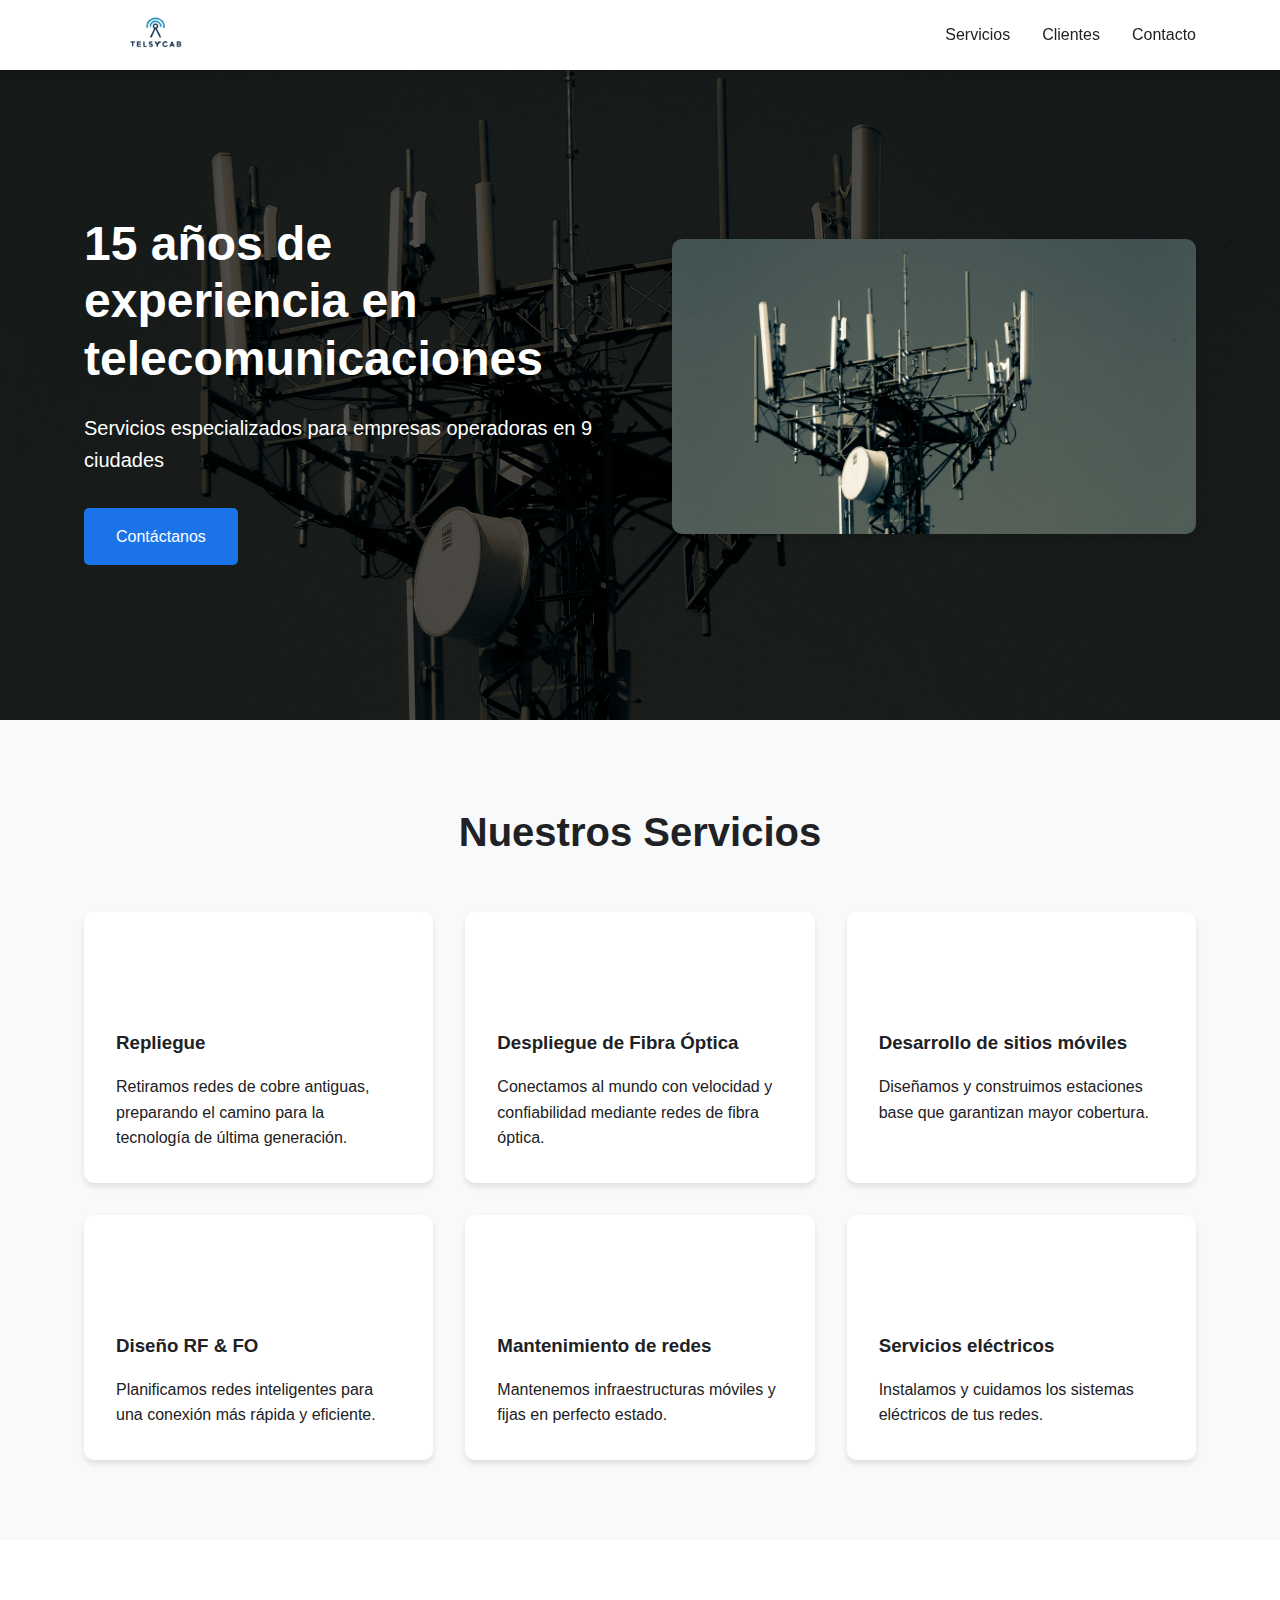
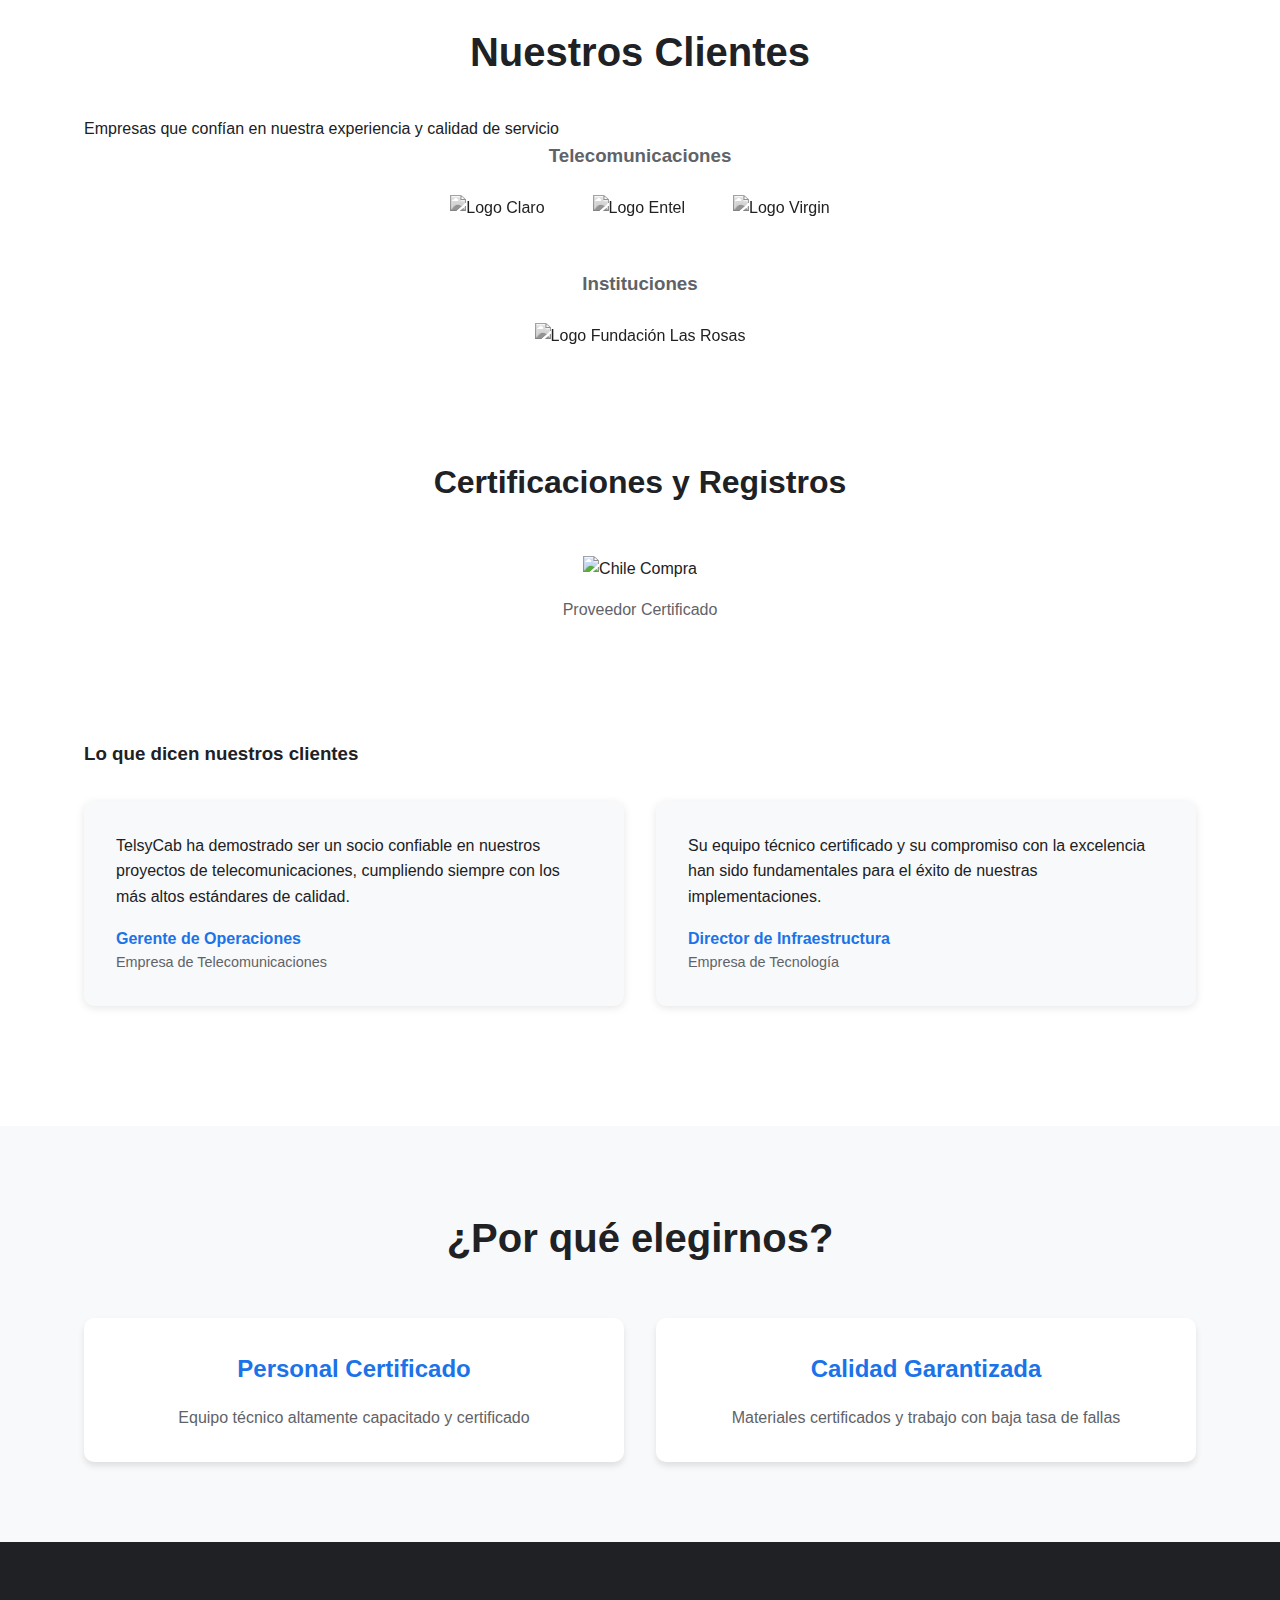
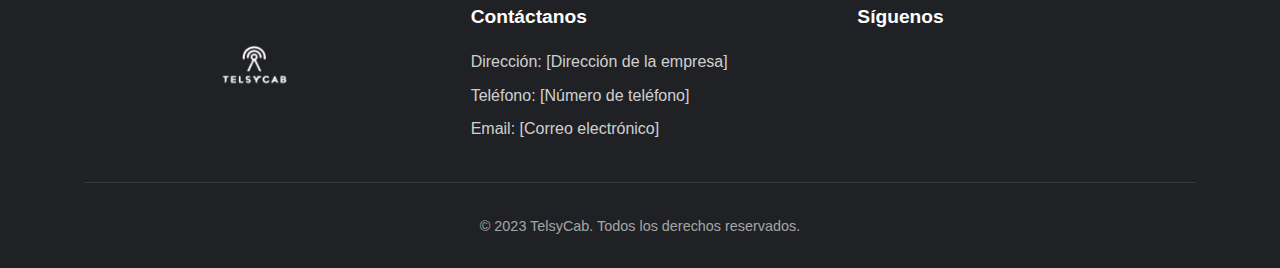
==== commit 57597898: "simplyfing" ====
--- a/index.html
+++ b/index.html
@@ -1,316 +1,184 @@
+<!DOCTYPE html>
 <html lang="es">
 <head>
-  <meta charset="UTF-8">
-  <meta name="viewport" content="width=device-width, initial-scale=1.0">
-  <title>TelsyCab</title>
-  <link rel="stylesheet" href="https://cdn.jsdelivr.net/npm/tailwindcss@2.2.19/dist/tailwind.min.css">
+    <meta charset="UTF-8">
+    <meta name="viewport" content="width=device-width, initial-scale=1.0">
+    <title>TelsyCab</title>
+    <link rel="stylesheet" href="styles.css">
 </head>
-<body class="min-h-screen bg-gray-50">
-  <!-- Navigation -->
-  <nav class="bg-white shadow-lg">
-    <div class="max-w-7xl mx-auto px-4">
-      <div class="flex justify-between items-center h-16">
-        <div class="flex items-center">
-          <img src="./img/logo.png" alt="TelsyCab Logo" class="h-8">
+<body>
+    <header>
+        <nav>
+            <div class="container">
+                <div class="nav-content">
+                    <img src="./img/logo.png" alt="TelsyCab Logo">
+                    <ul class="nav-menu">
+                        <li><a href="#servicios">Servicios</a></li>
+                        <li><a href="#clientes">Clientes</a></li>
+                        <li><a href="#contacto">Contacto</a></li>
+                    </ul>
+                    <div class="mobile-menu-icon">
+                        <span></span>
+                        <span></span>
+                        <span></span>
+                    </div>
+                </div>
+            </div>
+        </nav>
+    </header>
+
+    <main>
+        <section class="hero">
+            <div class="container">
+                <div class="hero-content">
+                    <div class="hero-text">
+                        <h1>15 años de experiencia en telecomunicaciones</h1>
+                        <p>Servicios especializados para empresas operadoras en 9 ciudades</p>
+                        <a href="#contacto" class="btn">Contáctanos</a>
+                    </div>
+                    <div class="hero-image">
+                        <img src="./img/antena.jpg" alt="Infraestructura de telecomunicaciones">
+                    </div>
+                </div>
+            </div>
+        </section>
+
+        <section id="servicios" class="services">
+            <div class="container">
+                <h2>Nuestros Servicios</h2>
+                <div class="services-grid">
+                    <div class="service-card">
+                        <div class="service-icon"><!-- Ícono de Repliegue --></div>
+                        <h3>Repliegue</h3>
+                        <p>Retiramos redes de cobre antiguas, preparando el camino para la tecnología de última generación.</p>
+                    </div>
+                    <div class="service-card">
+                        <div class="service-icon"><!-- Ícono de Despliegue de Fibra Óptica --></div>
+                        <h3>Despliegue de Fibra Óptica</h3>
+                        <p>Conectamos al mundo con velocidad y confiabilidad mediante redes de fibra óptica.</p>
+                    </div>
+                    <div class="service-card">
+                        <div class="service-icon"><!-- Ícono de Desarrollo de sitios móviles --></div>
+                        <h3>Desarrollo de sitios móviles</h3>
+                        <p>Diseñamos y construimos estaciones base que garantizan mayor cobertura.</p>
+                    </div>
+                    <div class="service-card">
+                        <div class="service-icon"><!-- Ícono de Diseño RF & FO --></div>
+                        <h3>Diseño RF & FO</h3>
+                        <p>Planificamos redes inteligentes para una conexión más rápida y eficiente.</p>
+                    </div>
+                    <div class="service-card">
+                        <div class="service-icon"><!-- Ícono de Mantenimiento de redes --></div>
+                        <h3>Mantenimiento de redes</h3>
+                        <p>Mantenemos infraestructuras móviles y fijas en perfecto estado.</p>
+                    </div>
+                    <div class="service-card">
+                        <div class="service-icon"><!-- Ícono de Servicios eléctricos --></div>
+                        <h3>Servicios eléctricos</h3>
+                        <p>Instalamos y cuidamos los sistemas eléctricos de tus redes.</p>
+                    </div>
+                </div>
+            </div>
+        </section>
+
+        <section id="clientes" class="clients">
+            <div class="container">
+                <h2>Nuestros Clientes</h2>
+                <p>Empresas que confían en nuestra experiencia y calidad de servicio</p>
+                
+                <div class="clients-section">
+                    <div class="client-category">
+                        <h3>Telecomunicaciones</h3>
+                        <div class="client-logos">
+                            <img src="/img/logo-claro.png" alt="Logo Claro">
+                            <img src="/img/logo-entel.png" alt="Logo Entel">
+                            <img src="/img/logo-virgin.png" alt="Logo Virgin">
+                        </div>
+                    </div>
+                    
+                    <div class="client-category">
+                        <h3>Instituciones</h3>
+                        <div class="client-logos">
+                            <img src="/img/logo-fundacion-rosas.png" alt="Logo Fundación Las Rosas">
+                        </div>
+                    </div>
+                </div>
+
+                <div class="certifications">
+                    <h3>Certificaciones y Registros</h3>
+                    <div class="certification-item">
+                        <img src="/img/logo-chile-compra.png" alt="Chile Compra">
+                        <p>Proveedor Certificado</p>
+                    </div>
+                </div>
+
+                <div class="testimonials">
+                    <h3>Lo que dicen nuestros clientes</h3>
+                    <div class="testimonial-grid">
+                        <div class="testimonial-card">
+                            <blockquote>
+                                <p>TelsyCab ha demostrado ser un socio confiable en nuestros proyectos de telecomunicaciones, cumpliendo siempre con los más altos estándares de calidad.</p>
+                            </blockquote>
+                            <div class="testimonial-author">
+                                <p class="name">Gerente de Operaciones</p>
+                                <p class="company">Empresa de Telecomunicaciones</p>
+                            </div>
+                        </div>
+                        <div class="testimonial-card">
+                            <blockquote>
+                                <p>Su equipo técnico certificado y su compromiso con la excelencia han sido fundamentales para el éxito de nuestras implementaciones.</p>
+                            </blockquote>
+                            <div class="testimonial-author">
+                                <p class="name">Director de Infraestructura</p>
+                                <p class="company">Empresa de Tecnología</p>
+                            </div>
+                        </div>
+                    </div>
+                </div>
+            </div>
+        </section>
+
+        <section class="why-choose-us">
+            <div class="container">
+                <h2>¿Por qué elegirnos?</h2>
+                <div class="reasons-grid">
+                    <div class="reason-card">
+                        <h3>Personal Certificado</h3>
+                        <p>Equipo técnico altamente capacitado y certificado</p>
+                    </div>
+                    <div class="reason-card">
+                        <h3>Calidad Garantizada</h3>
+                        <p>Materiales certificados y trabajo con baja tasa de fallas</p>
+                    </div>
+                    <!-- Puedes agregar más tarjetas de razones -->
+                </div>
+            </div>
+        </section>
+    </main>
+
+    <footer>
+        <div class="container">
+            <div class="footer-content">
+                <div class="footer-logo">
+                    <img src="./img/logo.png" alt="TelsyCab Logo">
+                </div>
+                <div class="footer-contact">
+                    <h4>Contáctanos</h4>
+                    <p>Dirección: [Dirección de la empresa]</p>
+                    <p>Teléfono: [Número de teléfono]</p>
+                    <p>Email: [Correo electrónico]</p>
+                </div>
+                <div class="footer-social">
+                    <h4>Síguenos</h4>
+                    <!-- Iconos de redes sociales -->
+                </div>
+            </div>
+            <div class="footer-bottom">
+                <p>&copy; 2023 TelsyCab. Todos los derechos reservados.</p>
+            </div>
         </div>
-        <div class="hidden md:flex items-center space-x-8">
-          <a href="#servicios" class="text-gray-800 hover:text-blue-600">Servicios</a>
-          <a href="#nosotros" class="text-gray-800 hover:text-blue-600">Nosotros</a>
-          <a href="#clientes" class="text-gray-800 hover:text-blue-600">Clientes</a>
-          <a href="#contacto" class="text-gray-800 hover:text-blue-600">Contacto</a>
-        </div>
-        <div class="md:hidden">
-          <svg class="h-6 w-6 text-gray-800" fill="none" stroke="currentColor" viewBox="0 0 24 24" xmlns="http://www.w3.org/2000/svg">
-            <path stroke-linecap="round" stroke-linejoin="round" stroke-width="2" d="M4 6h16M4 12h16m-7 6h7"></path>
-          </svg>
-        </div>
-      </div>
-    </div>
-  </nav>
+    </footer>
 
-  <!-- Hero Section -->
-  <div class="bg-gray-900 text-white">
-    <div class="max-w-7xl mx-auto px-4 py-16">
-      <div class="grid md:grid-cols-2 gap-8 items-center">
-        <div>
-          <h1 class="text-4xl font-bold mb-4">15 años de experiencia en telecomunicaciones</h1>
-          <p class="text-lg mb-8">Servicios especializados para empresas operadoras en 9 ciudades</p>
-          <button class="bg-blue-600 hover:bg-blue-700 text-white font-bold py-3 px-6 rounded-lg">Contáctanos</button>
-        </div>
-        <div class="hidden md:block">
-          <img src="/api/placeholder/500/300" alt="Telecommunications infrastructure" class="rounded-lg shadow-lg">
-        </div>
-      </div>
-    </div>
-  </div>
-
-  <!-- Services Section -->
-  <div id="servicios" class="py-16">
-    <div class="max-w-7xl mx-auto px-4">
-      <h2 class="text-3xl font-bold text-center mb-12 text-gray-900">Nuestros Servicios</h2>
-      <div class="grid md:grid-cols-3 gap-8">
-        <div class="bg-white p-6 rounded-lg shadow-lg hover:shadow-xl transition-shadow duration-300">
-          <div class="mb-4">
-            <svg class="h-8 w-8 text-gray-900" fill="none" stroke="currentColor" viewBox="0 0 24 24" xmlns="http://www.w3.org/2000/svg">
-              <path stroke-linecap="round" stroke-linejoin="round" stroke-width="2" d="M12 8v4l3 3"></path>
-            </svg>
-          </div>
-          <h3 class="text-xl font-semibold mb-2 text-gray-900">Repliegue</h3>
-          <p class="text-gray-600">Retiramos redes de cobre antiguas, preparando el camino para la tecnología de última generación.</p>
-        </div>
-        <div class="bg-white p-6 rounded-lg shadow-lg hover:shadow-xl transition-shadow duration-300">
-          <div class="mb-4">
-            <svg class="h-8 w-8 text-gray-900" fill="none" stroke="currentColor" viewBox="0 0 24 24" xmlns="http://www.w3.org/2000/svg">
-              <path stroke-linecap="round" stroke-linejoin="round" stroke-width="2" d="M5 12h14M12 5v14"></path>
-            </svg>
-          </div>
-          <h3 class="text-xl font-semibold mb-2 text-gray-900">Despliegue de Fibra Óptica</h3>
-          <p class="text-gray-600">Conectamos al mundo con velocidad y confiabilidad mediante redes de fibra óptica.</p>
-        </div>
-        <div class="bg-white p-6 rounded-lg shadow-lg hover:shadow-xl transition-shadow duration-300">
-          <div class="mb-4">
-            <svg class="h-8 w-8 text-gray-900" fill="none" stroke="currentColor" viewBox="0 0 24 24" xmlns="http://www.w3.org/2000/svg">
-              <path stroke-linecap="round" stroke-linejoin="round" stroke-width="2" d="M13 10V3L4 14h7v7l9-11h-7z"></path>
-            </svg>
-          </div>
-          <h3 class="text-xl font-semibold mb-2 text-gray-900">Desarrollo de sitios móviles</h3>
-          <p class="text-gray-600">Diseñamos y construimos estaciones base que garantizan mayor cobertura.</p>
-        </div>
-        <div class="bg-white p-6 rounded-lg shadow-lg hover:shadow-xl transition-shadow duration-300">
-          <div class="mb-4">
-            <svg class="h-8 w-8 text-gray-900" fill="none" stroke="currentColor" viewBox="0 0 24 24" xmlns="http://www.w3.org/2000/svg">
-              <path stroke-linecap="round" stroke-linejoin="round" stroke-width="2" d="M5 12h14M12 5v14"></path>
-            </svg>
-          </div>
-          <h3 class="text-xl font-semibold mb-2 text-gray-900">Diseño RF & FO</h3>
-          <p class="text-gray-600">Planificamos redes inteligentes para una conexión más rápida y eficiente.</p>
-        </div>
-        <div class="bg-white p-6 rounded-lg shadow-lg hover:shadow-xl transition-shadow duration-300">
-          <div class="mb-4">
-            <svg class="h-8 w-8 text-gray-900" fill="none" stroke="currentColor" viewBox="0 0 24 24" xmlns="http://www.w3.org/2000/svg">
-              <path stroke-linecap="round" stroke-linejoin="round" stroke-width="2" d="M12 8v4l3 3"></path>
-            </svg>
-          </div>
-          <h3 class="text-xl font-semibold mb-2 text-gray-900">Mantenimiento de redes</h3>
-          <p class="text-gray-600">Mantenemos infraestructuras móviles y fijas en perfecto estado.</p>
-        </div>
-        <div class="bg-white p-6 rounded-lg shadow-lg hover:shadow-xl transition-shadow duration-300">
-          <div class="mb-4">
-            <svg class="h-8 w-8 text-gray-900" fill="none" stroke="currentColor" viewBox="0 0 24 24" xmlns="http://www.w3.org/2000/svg">
-              <path stroke-linecap="round" stroke-linejoin="round" stroke-width="2" d="M13 10V3L4 14h7v7l9-11h-7z"></path>
-            </svg>
-          </div>
-          <h3 class="text-xl font-semibold mb-2 text-gray-900">Servicios eléctricos</h3>
-          <p class="text-gray-600">Instalamos y cuidamos los sistemas eléctricos de tus redes.</p>
-        </div>
-      </div>
-    </div>
-  </div>
-
-  <!-- Clients Section -->
-  <div id="clientes" class="py-16 bg-white">
-    <div class="max-w-7xl mx-auto px-4">
-      <h2 class="text-3xl font-bold text-center mb-4 text-gray-900">Nuestros Clientes</h2>
-      <p class="text-center text-gray-600 mb-12">Empresas que confían en nuestra experiencia y calidad de servicio</p>
-      
-      <div class="grid md:grid-cols-2 gap-12 mb-16">
-        <!-- Principales Clientes -->
-        <div class="space-y-8">
-          <h3 class="text-xl font-semibold text-gray-900 mb-6">Telecomunicaciones</h3>
-          <div class="grid grid-cols-2 gap-8">
-            <div class="flex items-center justify-center p-4 bg-gray-50 rounded-lg hover:shadow-lg transition-all duration-300">
-              <img src="/api/placeholder/180/60" alt="Logo Claro" class="max-h-12 grayscale hover:grayscale-0 transition-all duration-300">
-            </div>
-            <div class="flex items-center justify-center p-4 bg-gray-50 rounded-lg hover:shadow-lg transition-all duration-300">
-              <img src="/api/placeholder/180/60" alt="Logo Entel" class="max-h-12 grayscale hover:grayscale-0 transition-all duration-300">
-            </div>
-            <div class="flex items-center justify-center p-4 bg-gray-50 rounded-lg hover:shadow-lg transition-all duration-300">
-              <img src="/api/placeholder/180/60" alt="Logo Virgin" class="max-h-12 grayscale hover:grayscale-0 transition-all duration-300">
-            </div>
-          </div>
-        </div>
-        
-        <div class="space-y-8">
-          <h3 class="text-xl font-semibold text-gray-900 mb-6">Instituciones</h3>
-          <div class="grid grid-cols-2 gap-8">
-            <div class="flex items-center justify-center p-4 bg-gray-50 rounded-lg hover:shadow-lg transition-all duration-300">
-              <img src="/api/placeholder/180/60" alt="Logo Fundación Las Rosas" class="max-h-12 grayscale hover:grayscale-0 transition-all duration-300">
-            </div>
-          </div>
-        </div>
-      </div>
-
-      <!-- Certificaciones -->
-      <div class="border-t pt-16">
-        <h3 class="text-xl font-semibold text-center text-gray-900 mb-8">Certificaciones y Registros</h3>
-        <div class="flex justify-center items-center space-x-8">
-          <div class="text-center">
-            <img src="/api/placeholder/200/80" alt="Chile Compra" class="mx-auto mb-2">
-            <p class="text-sm text-gray-600">Proveedor Certificado</p>
-          </div>
-        </div>
-      </div>
-
-      <!-- Testimonials -->
-      <div class="mt-16">
-        <h3 class="text-xl font-semibold text-center text-gray-900 mb-8">Lo que dicen nuestros clientes</h3>
-        <div class="grid md:grid-cols-2 gap-8">
-          <div class="bg-gray-50 p-6 rounded-lg shadow-sm">
-            <div class="mb-4">
-              <svg class="h-8 w-8 text-gray-900" fill="none" stroke="currentColor" viewBox="0 0 24 24" xmlns="http://www.w3.org/2000/svg">
-                <path stroke-linecap="round" stroke-linejoin="round" stroke-width="2" d="M9 12l2 2 4-4"></path>
-              </svg>
-            </div>
-            <p class="text-gray-600 italic mb-4">TelsyCab ha demostrado ser un socio confiable en nuestros proyectos de telecomunicaciones, cumpliendo siempre con los más altos estándares de calidad.</p>
-            <div>
-              <p class="font-semibold text-gray-900">Gerente de Operaciones</p>
-              <p class="text-gray-500 text-sm">Empresa de Telecomunicaciones</p>
-            </div>
-          </div>
-          <div class="bg-gray-50 p-6 rounded-lg shadow-sm">
-            <div class="mb-4">
-              <svg class="h-8 w-8 text-gray-900" fill="none" stroke="currentColor" viewBox="0 0 24 24" xmlns="http://www.w3.org/2000/svg">
-                <path stroke-linecap="round" stroke-linejoin="round" stroke-width="2" d="M9 12l2 2 4-4"></path>
-              </svg>
-            </div>
-            <p class="text-gray-600 italic mb-4">Su equipo técnico certificado y su compromiso con la excelencia han sido fundamentales para el éxito de nuestras implementaciones.</p>
-            <div>
-              <p class="font-semibold text-gray-900">Director de Infraestructura</p>
-              <p class="text-gray-500 text-sm">Empresa de Tecnología</p>
-            </div>
-          </div>
-        </div>
-      </div>
-    </div>
-  </div>
-
-  <!-- Why Choose Us Section -->
-  <div class="bg-gray-100 py-16">
-    <div class="max-w-7xl mx-auto px-4">
-      <h2 class="text-3xl font-bold text-center mb-12 text-gray-900">¿Por qué elegirnos?</h2>
-      <div class="grid md:grid-cols-3 gap-8">
-        <div class="bg-white p-6 rounded-lg shadow-lg hover:shadow-xl transition-shadow duration-300">
-          <div class="flex items-center mb-4">
-            <svg class="h-6 w-6 text-gray-900" fill="none" stroke="currentColor" viewBox="0 0 24 24" xmlns="http://www.w3.org/2000/svg">
-              <path stroke-linecap="round" stroke-linejoin="round" stroke-width="2" d="M9 12l2 2 4-4"></path>
-            </svg>
-            <h3 class="text-xl font-semibold ml-2 text-gray-900">Personal Certificado</h3>
-          </div>
-          <p class="text-gray-600">Equipo técnico altamente capacitado y certificado</p>
-        </div>
-        <div class="bg-white p-6 rounded-lg shadow-lg hover:shadow-xl transition-shadow duration-300">
-          <div class="flex items-center mb-4">
-            <svg class="h-6 w-6 text-gray-900" fill="none" stroke="currentColor" viewBox="0 0 24 24" xmlns="http://www.w3.org/2000/svg">
-              <path stroke-linecap="round" stroke-linejoin="round" stroke-width="2" d="M9 12l2 2 4-4"></path>
-            </svg>
-            <h3 class="text-xl font-semibold ml-2 text-gray-900">Calidad Garantizada</h3>
-          </div>
-          <p class="text-gray-600">Materiales certificados y trabajo con baja tasa de fallas</p>
-        </div>
-        <div class="bg-white p-6 rounded-lg shadow-lg hover:shadow-xl transition-shadow duration-300">
-          <div class="flex items-center mb-4">
-            <svg class="h-6 w-6 text-gray-900" fill="none" stroke="currentColor" viewBox="0 0 24 24" xmlns="http://www.w3.org/2000/svg">
-              <path stroke-linecap="round" stroke-linejoin="round" stroke-width="2" d="M9 12l2 2 4-4"></path>
-            </svg>
-            <h3 class="text-xl font-semibold ml-2 text-gray-900">Respuesta Rápida</h3>
-          </div>
-          <p class="text-gray-600">Atención inmediata y seguimiento continuo</p>
-        </div>
-      </div>
-    </div>
-  </div>
-
-  <!-- Contact Section -->
-<div id="contacto" class="py-16">
-    <div class="max-w-7xl mx-auto px-4">
-      <h2 class="text-3xl font-bold text-center mb-12 text-gray-900">Contáctanos</h2>
-      <div class="grid md:grid-cols-2 gap-8">
-        <!-- Contact Information -->
-        <div>
-          <h3 class="text-xl font-semibold mb-4 text-gray-900">Información de contacto</h3>
-          <div class="space-y-4">
-            <div class="flex items-center">
-              <svg class="h-5 w-5 text-gray-900 mr-2" fill="none" stroke="currentColor" viewBox="0 0 24 24">
-                <path stroke-linecap="round" stroke-linejoin="round" stroke-width="2" d="M3 5a2 2 0 012-2h3.28a1 1 0 01.948.684l1.498 4.493a1 1 0 01-.502 1.21l-2.257 1.13a11.042 11.042 0 005.516 5.516l1.13-2.257a1 1 0 011.21-.502l4.493 1.498a1 1 0 01.684.949V19a2 2 0 01-2 2h-1C9.716 21 3 14.284 3 6V5z" />
-              </svg>
-              <span class="text-gray-600">+56 9 1234 5678</span>
-            </div>
-            <div class="flex items-center">
-              <svg class="h-5 w-5 text-gray-900 mr-2" fill="none" stroke="currentColor" viewBox="0 0 24 24">
-                <path stroke-linecap="round" stroke-linejoin="round" stroke-width="2" d="M3 8l7.89 5.26a2 2 0 002.22 0L21 8M5 19h14a2 2 0 002-2V7a2 2 0 00-2-2H5a2 2 0 00-2 2v10a2 2 0 002 2z" />
-              </svg>
-              <span class="text-gray-600">contacto@telsycab.cl</span>
-            </div>
-            <div class="flex items-center">
-              <svg class="h-5 w-5 text-gray-900 mr-2" fill="none" stroke="currentColor" viewBox="0 0 24 24">
-                <path stroke-linecap="round" stroke-linejoin="round" stroke-width="2" d="M17.657 16.657L13.414 20.9a1.998 1.998 0 01-2.827 0l-4.244-4.243a8 8 0 1111.314 0z" />
-                <path stroke-linecap="round" stroke-linejoin="round" stroke-width="2" d="M15 11a3 3 0 11-6 0 3 3 0 016 0z" />
-              </svg>
-              <span class="text-gray-600">Santiago, Chile</span>
-            </div>
-          </div>
-        </div>
-  
-        <!-- Contact Form -->
-        <div>
-          <form class="space-y-6"  data-netlify="true">
-            <div>
-              <label for="name" class="block text-sm font-medium text-gray-700">Nombre</label>
-              <input type="text" id="name" name="name" class="mt-1 block w-full rounded-md border-gray-300 shadow-sm focus:border-blue-500 focus:ring-blue-500">
-            </div>
-            <div>
-              <label for="email" class="block text-sm font-medium text-gray-700">Email</label>
-              <input type="email" id="email" name="email" class="mt-1 block w-full rounded-md border-gray-300 shadow-sm focus:border-blue-500 focus:ring-blue-500">
-            </div>
-            <div>
-              <label for="message" class="block text-sm font-medium text-gray-700">Mensaje</label>
-              <textarea id="message" name="message" rows="4" class="mt-1 block w-full rounded-md border-gray-300 shadow-sm focus:border-blue-500 focus:ring-blue-500"></textarea>
-            </div>
-            <div>
-              <button type="submit" class="w-full bg-blue-600 hover:bg-blue-700 text-white font-bold py-2 px-4 rounded-lg transition duration-300">
-                Enviar mensaje
-              </button>
-            </div>
-          </form>
-        </div>
-      </div>
-    </div>
-  </div>
-  
-  <!-- Footer -->
-  <footer class="bg-gray-900 text-white py-8">
-    <div class="max-w-7xl mx-auto px-4">
-      <div class="grid md:grid-cols-3 gap-8">
-        <div>
-          <img src="/api/placeholder/150/50" alt="TelsyCab Logo" class="h-8 mb-4">
-          <p class="text-gray-400">15 años de experiencia en telecomunicaciones</p>
-        </div>
-        <div>
-          <h4 class="text-lg font-semibold mb-4">Enlaces rápidos</h4>
-          <ul class="space-y-2">
-            <li><a href="#servicios" class="text-gray-400 hover:text-white">Servicios</a></li>
-            <li><a href="#nosotros" class="text-gray-400 hover:text-white">Nosotros</a></li>
-            <li><a href="#clientes" class="text-gray-400 hover:text-white">Clientes</a></li>
-            <li><a href="#contacto" class="text-gray-400 hover:text-white">Contacto</a></li>
-          </ul>
-        </div>
-        <div>
-          <h4 class="text-lg font-semibold mb-4">Síguenos</h4>
-          <div class="flex space-x-4">
-            <a href="#" class="text-gray-400 hover:text-white">
-              <span class="sr-only">LinkedIn</span>
-              <svg class="h-6 w-6" fill="currentColor" viewBox="0 0 24 24">
-                <path d="M19 0h-14c-2.761 0-5 2.239-5 5v14c0 2.761 2.239 5 5 5h14c2.762 0 5-2.239 5-5v-14c0-2.761-2.238-5-5-5zm-11 19h-3v-11h3v11zm-1.5-12.268c-.966 0-1.75-.79-1.75-1.764s.784-1.764 1.75-1.764 1.75.79 1.75 1.764-.783 1.764-1.75 1.764zm13.5 12.268h-3v-5.604c0-3.368-4-3.113-4 0v5.604h-3v-11h3v1.765c1.396-2.586 7-2.777 7 2.476v6.759z"/>
-              </svg>
-            </a>
-          </div>
-        </div>
-      </div>
-      <div class="mt-8 pt-8 border-t border-gray-800 text-center">
-        <p class="text-gray-400">&copy; 2024 TelsyCab. Todos los derechos reservados.</p>
-      </div>
-    </div>
-  </footer>
-  
-  </body>
-  </html>+    <script src="script.js"></script>
+</body>
+</html>--- a/styles.css
+++ b/styles.css
@@ -0,0 +1,477 @@
+/* Reset and Base Styles */
+:root {
+    --primary: #1a73e8;
+    --secondary: #4285f4;
+    --dark: #202124;
+    --gray: #5f6368;
+    --light: #f8f9fa;
+    --white: #ffffff;
+}
+
+* {
+    margin: 0;
+    padding: 0;
+    box-sizing: border-box;
+}
+
+body {
+    font-family: -apple-system, BlinkMacSystemFont, 'Segoe UI', Roboto, Oxygen, sans-serif;
+    line-height: 1.6;
+    color: var(--dark);
+    overflow-x: hidden;
+}
+
+.container {
+    width: 90%;
+    max-width: 1200px;
+    margin: 0 auto;
+    padding: 0 20px;
+}
+
+/* Header */
+header {
+    background: var(--white);
+    box-shadow: 0 2px 10px rgba(0,0,0,0.1);
+    position: fixed;
+    width: 100%;
+    top: 0;
+    z-index: 1000;
+}
+
+.nav-content {
+    display: flex;
+    justify-content: space-between;
+    align-items: center;
+    height: 70px;
+}
+
+.nav-content img {
+    height: 40px;
+}
+
+.nav-menu {
+    display: flex;
+    gap: 2rem;
+    list-style: none;
+}
+
+.nav-menu a {
+    color: var(--dark);
+    text-decoration: none;
+    font-weight: 500;
+    transition: color 0.3s;
+}
+
+.nav-menu a:hover {
+    color: var(--primary);
+}
+
+/* Hero Section */
+.hero {
+    padding: 120px 0 60px;
+    background: linear-gradient(rgba(0,0,0,0.7), rgba(0,0,0,0.7)), url('./img/antena.jpg');
+    background-size: cover;
+    background-position: center;
+    min-height: 80vh;
+    display: flex;
+    align-items: center;
+}
+
+.hero-content {
+    display: grid;
+    grid-template-columns: 1fr 1fr;
+    gap: 4rem;
+    align-items: center;
+}
+
+.hero-text {
+    color: var(--white);
+}
+
+.hero-text h1 {
+    font-size: 3rem;
+    line-height: 1.2;
+    margin-bottom: 1.5rem;
+}
+
+.hero-text p {
+    font-size: 1.25rem;
+    margin-bottom: 2rem;
+}
+
+.btn {
+    display: inline-block;
+    padding: 1rem 2rem;
+    background: var(--primary);
+    color: var(--white);
+    text-decoration: none;
+    border-radius: 5px;
+    transition: transform 0.3s, background 0.3s;
+}
+
+.btn:hover {
+    background: var(--secondary);
+    transform: translateY(-2px);
+}
+
+/* Services Section */
+.services {
+    padding: 80px 0;
+    background: var(--light);
+}
+
+.services h2 {
+    text-align: center;
+    font-size: 2.5rem;
+    margin-bottom: 3rem;
+}
+
+.services-grid {
+    display: grid;
+    grid-template-columns: repeat(auto-fit, minmax(300px, 1fr));
+    gap: 2rem;
+}
+
+.service-card {
+    background: var(--white);
+    padding: 2rem;
+    border-radius: 10px;
+    box-shadow: 0 4px 6px rgba(0,0,0,0.1);
+    transition: transform 0.3s;
+}
+
+.service-card:hover {
+    transform: translateY(-5px);
+}
+
+.service-icon {
+    width: 60px;
+    height: 60px;
+    margin-bottom: 1.5rem;
+    color: var(--primary);
+}
+
+.service-card h3 {
+    margin-bottom: 1rem;
+    color: var(--dark);
+}
+
+/* Mobile Menu */
+.mobile-menu-icon {
+    display: none;
+}
+
+@media (max-width: 768px) {
+    .mobile-menu-icon {
+        display: block;
+        cursor: pointer;
+    }
+
+    .mobile-menu-icon span {
+        display: block;
+        width: 25px;
+        height: 2px;
+        background: var(--dark);
+        margin: 6px 0;
+        transition: 0.3s;
+    }
+
+    .nav-menu {
+        display: none;
+        position: absolute;
+        top: 70px;
+        left: 0;
+        right: 0;
+        background: var(--white);
+        padding: 1rem 0;
+        flex-direction: column;
+        text-align: center;
+        box-shadow: 0 2px 10px rgba(0,0,0,0.1);
+    }
+
+    .nav-menu.active {
+        display: flex;
+    }
+
+    .hero-content {
+        grid-template-columns: 1fr;
+        text-align: center;
+        gap: 2rem;
+    }
+
+    .hero {
+        padding: 100px 0 40px;
+    }
+
+    .hero-text h1 {
+        font-size: 2rem;
+    }
+}
+
+/* Clients Section */
+.clients {
+    padding: 80px 0;
+    background: var(--white);
+}
+
+.clients h2 {
+    text-align: center;
+    font-size: 2.5rem;
+    margin-bottom: 2rem;
+}
+
+.client-category {
+    margin-bottom: 3rem;
+}
+
+.client-category h3 {
+    text-align: center;
+    color: var(--gray);
+    margin-bottom: 1.5rem;
+}
+
+.client-logos {
+    display: flex;
+    justify-content: center;
+    align-items: center;
+    flex-wrap: wrap;
+    gap: 3rem;
+}
+
+.client-logos img {
+    max-height: 60px;
+    filter: grayscale(100%);
+    transition: filter 0.3s;
+}
+
+.client-logos img:hover {
+    filter: grayscale(0%);
+}
+
+/* Fix for hero image */
+.hero-image img {
+    width: 100%;
+    max-height: 400px;
+    object-fit: cover;
+    border-radius: 10px;
+    box-shadow: 0 4px 12px rgba(0,0,0,0.15);
+}
+
+/* Footer Styles */
+footer {
+    background: var(--dark);
+    color: var(--white);
+    padding: 60px 0 30px;
+}
+
+.footer-content {
+    display: grid;
+    grid-template-columns: repeat(auto-fit, minmax(250px, 1fr));
+    gap: 3rem;
+    margin-bottom: 2rem;
+}
+
+.footer-logo img {
+    height: 50px;
+    filter: brightness(0) invert(1);
+}
+
+.footer-contact h4,
+.footer-social h4 {
+    margin-bottom: 1rem;
+    font-size: 1.2rem;
+}
+
+.footer-contact p {
+    margin-bottom: 0.5rem;
+    color: rgba(255,255,255,0.8);
+}
+
+.footer-bottom {
+    text-align: center;
+    padding-top: 2rem;
+    border-top: 1px solid rgba(255,255,255,0.1);
+}
+
+.footer-bottom p {
+    color: rgba(255,255,255,0.6);
+    font-size: 0.9rem;
+}
+
+/* Testimonials */
+.testimonials {
+    padding: 40px 0;
+}
+
+.testimonial-grid {
+    display: grid;
+    grid-template-columns: repeat(auto-fit, minmax(300px, 1fr));
+    gap: 2rem;
+    margin-top: 2rem;
+}
+
+.testimonial-card {
+    background: var(--light);
+    padding: 2rem;
+    border-radius: 10px;
+    box-shadow: 0 2px 8px rgba(0,0,0,0.1);
+}
+
+.testimonial-author {
+    margin-top: 1rem;
+}
+
+.testimonial-author .name {
+    font-weight: bold;
+    color: var(--primary);
+}
+
+.testimonial-author .company {
+    font-size: 0.9rem;
+    color: var(--gray);
+}
+
+/* Responsive adjustments */
+@media (max-width: 768px) {
+    .hero-image {
+        margin-top: 2rem;
+    }
+    
+    .hero-image img {
+        max-height: 300px;
+    }
+    
+    .footer-content {
+        text-align: center;
+    }
+}
+
+/* Why Choose Us Section */
+.why-choose-us {
+    padding: 80px 0;
+    background: var(--light);
+}
+
+.why-choose-us h2 {
+    text-align: center;
+    font-size: 2.5rem;
+    margin-bottom: 3rem;
+    color: var(--dark);
+}
+
+.reasons-grid {
+    display: grid;
+    grid-template-columns: repeat(auto-fit, minmax(280px, 1fr));
+    gap: 2rem;
+    margin-top: 2rem;
+}
+
+.reason-card {
+    background: var(--white);
+    padding: 2rem;
+    border-radius: 10px;
+    box-shadow: 0 4px 6px rgba(0,0,0,0.1);
+    text-align: center;
+    transition: transform 0.3s ease;
+}
+
+.reason-card:hover {
+    transform: translateY(-5px);
+}
+
+.reason-card h3 {
+    color: var(--primary);
+    margin-bottom: 1rem;
+    font-size: 1.5rem;
+}
+
+.reason-card p {
+    color: var(--gray);
+}
+
+/* Certifications Section */
+.certifications {
+    padding: 60px 0;
+    text-align: center;
+    background: var(--white);
+}
+
+.certifications h3 {
+    font-size: 2rem;
+    margin-bottom: 2rem;
+    color: var(--dark);
+}
+
+.certification-item {
+    display: inline-flex;
+    flex-direction: column;
+    align-items: center;
+    margin: 1rem 2rem;
+    transition: transform 0.3s ease;
+}
+
+.certification-item:hover {
+    transform: translateY(-5px);
+}
+
+.certification-item img {
+    max-width: 150px;
+    height: auto;
+    margin-bottom: 1rem;
+}
+
+.certification-item p {
+    color: var(--gray);
+    font-weight: 500;
+}
+
+/* Responsive adjustments */
+@media (max-width: 768px) {
+    .reasons-grid {
+        grid-template-columns: 1fr;
+    }
+    
+    .certification-item {
+        margin: 1rem 0;
+    }
+}
+
+/* Logo styles for navigation */
+.nav-content img {
+    height: 100px; /* Increased from previous size */
+    width: auto;
+    padding: 10px 0;
+}
+
+/* Logo styles for footer */
+.footer-logo img {
+    height: 100px; /* Increased from previous size */
+    width: auto;
+    filter: brightness(0) invert(1); /* Keeps the logo white in footer */
+    margin-bottom: 1rem;
+}
+
+/* Ensure proper spacing around logos */
+.nav-content {
+    padding: 5px 0;
+    display: flex;
+    align-items: center;
+    justify-content: space-between;
+}
+
+.footer-logo {
+    display: flex;
+    align-items: center;
+    justify-content: center;
+}
+
+/* Responsive adjustments */
+@media (max-width: 768px) {
+    .nav-content img {
+        height: 50px; /* Slightly smaller on mobile */
+    }
+    
+    .footer-logo img {
+        height: 70px; /* Slightly smaller on mobile */
+    }
+}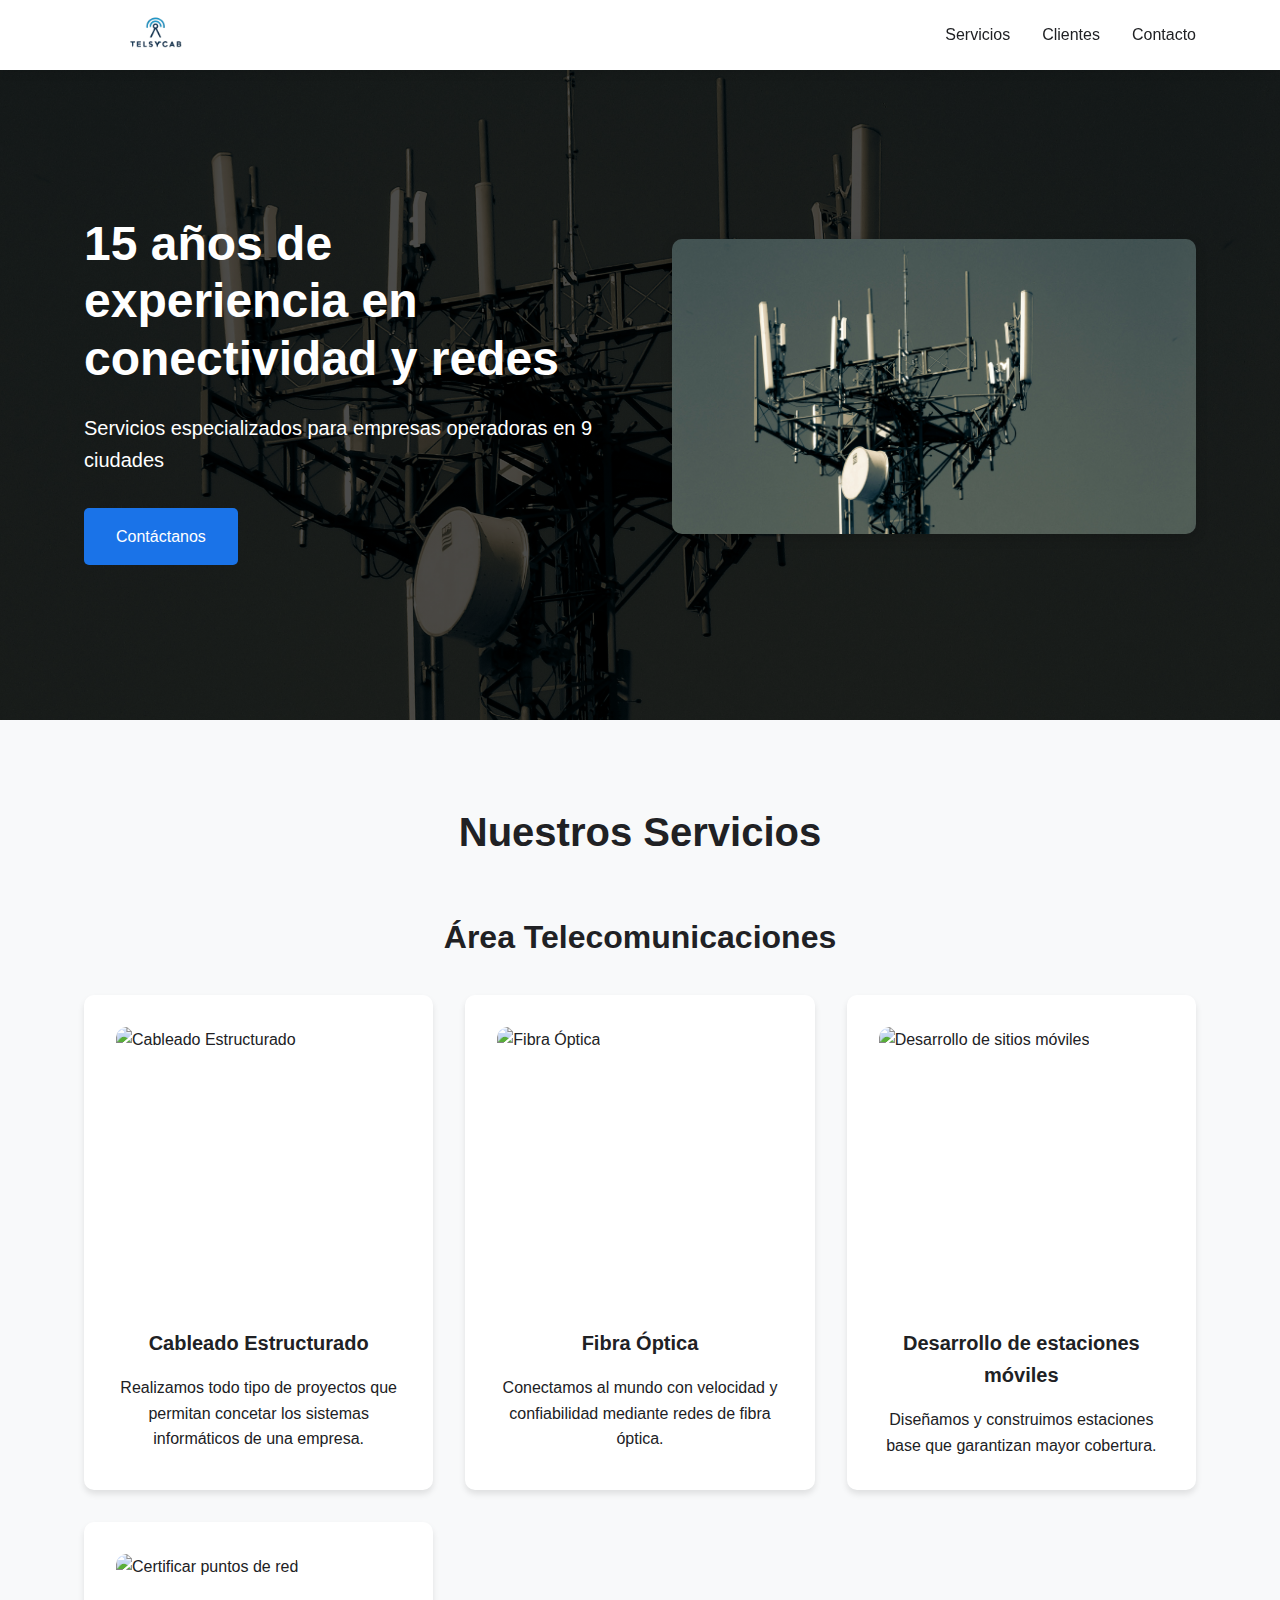
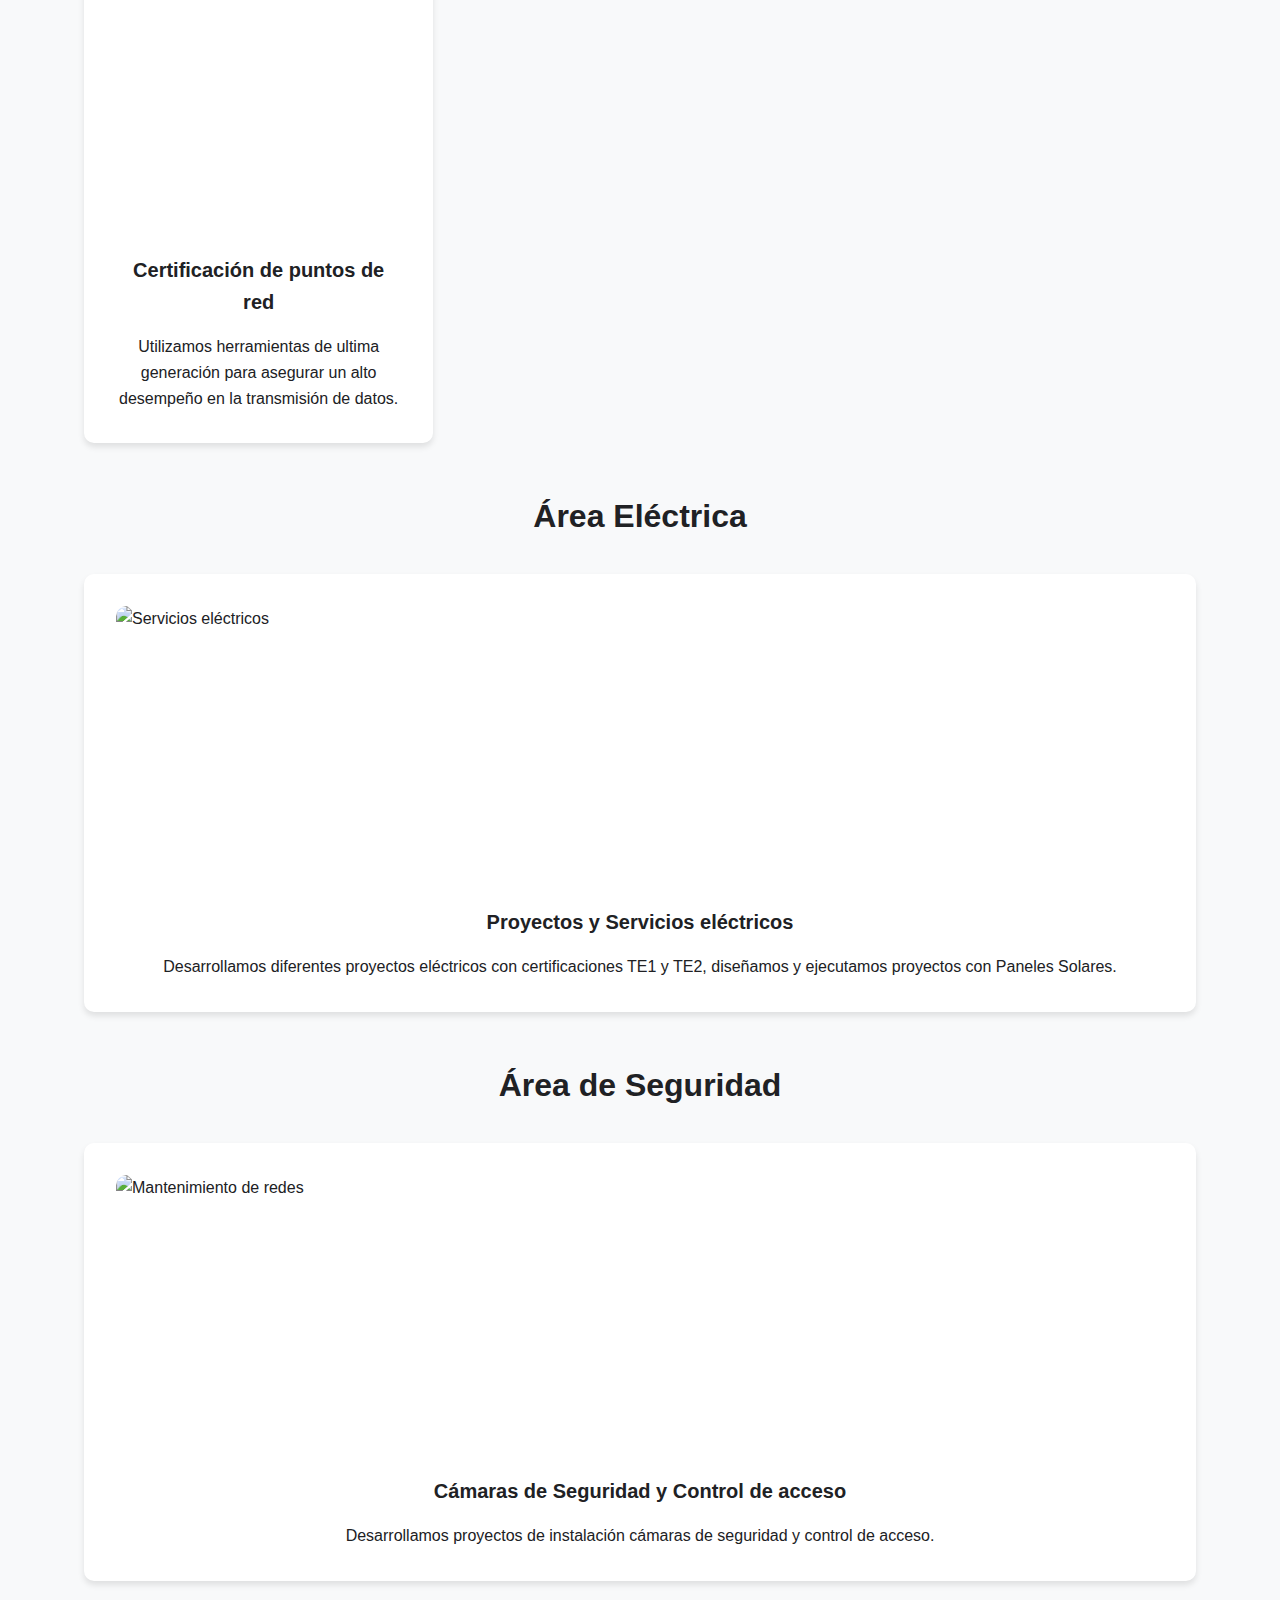
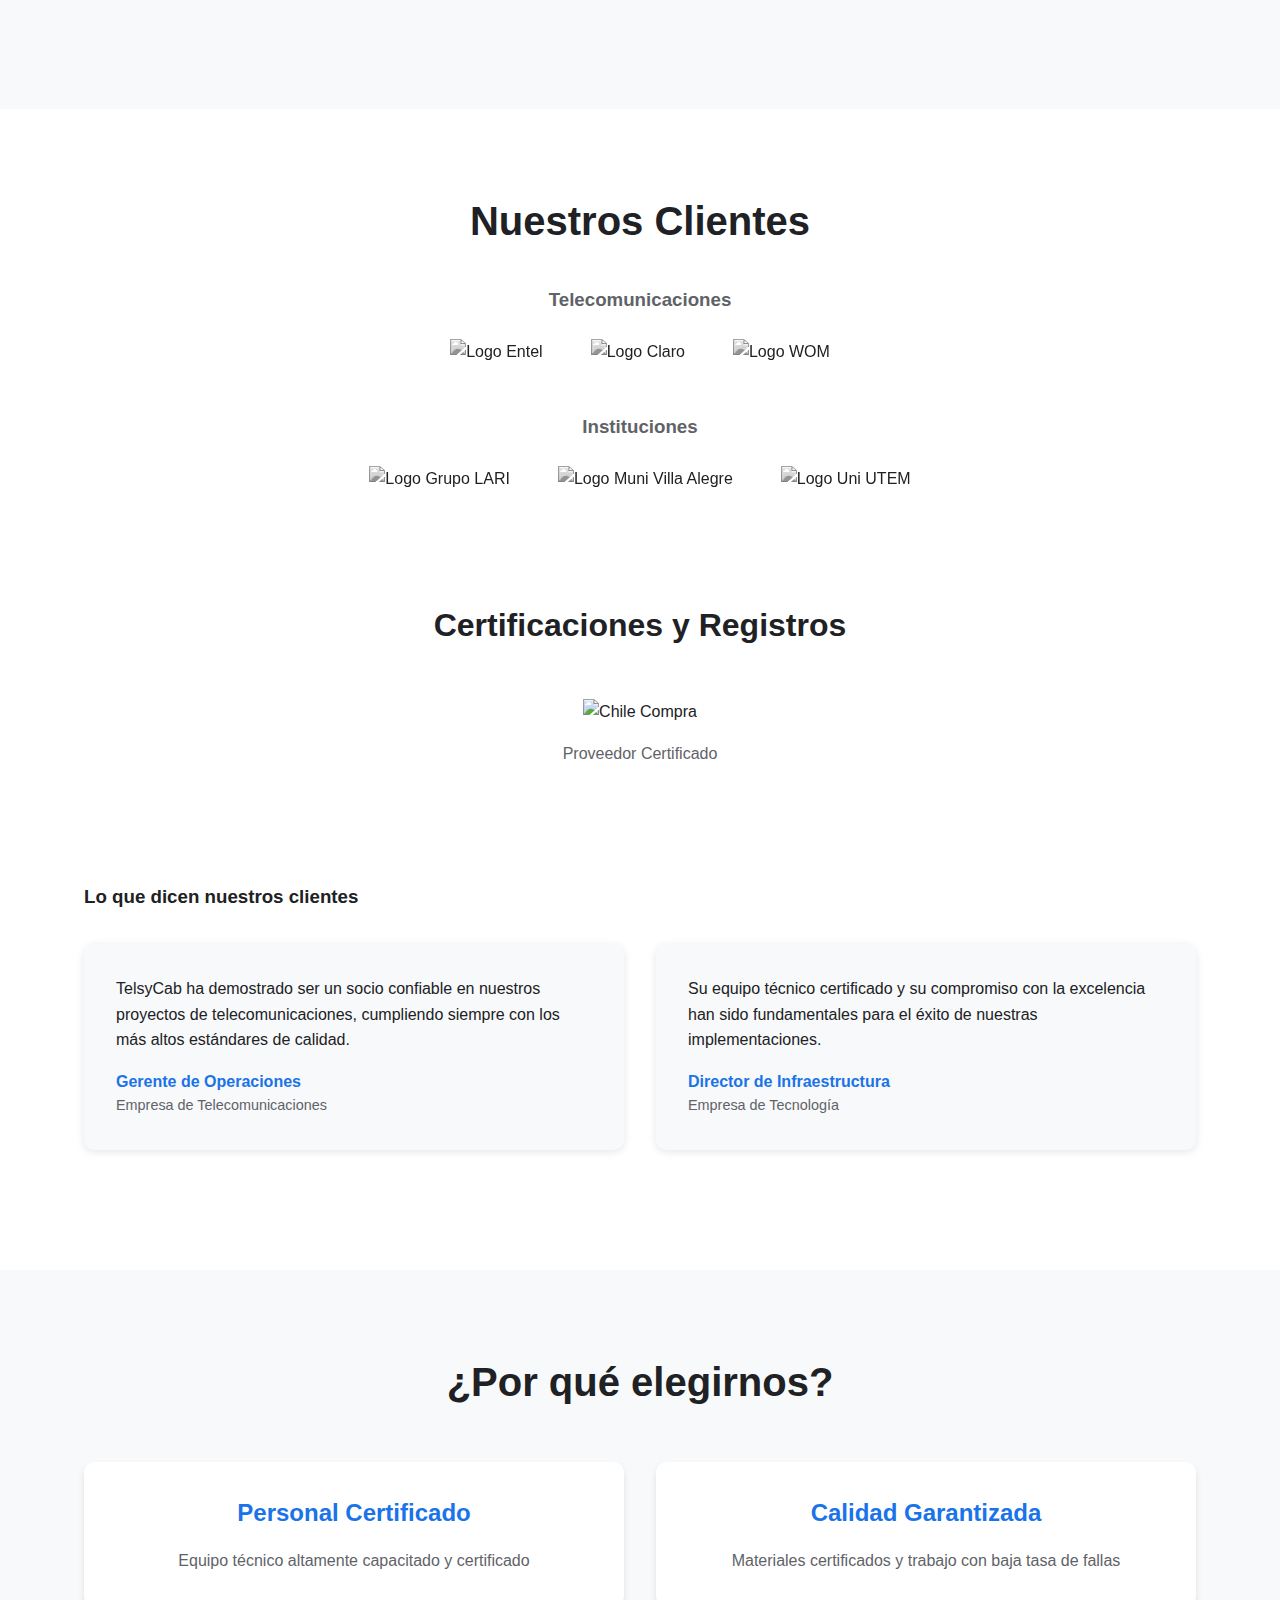
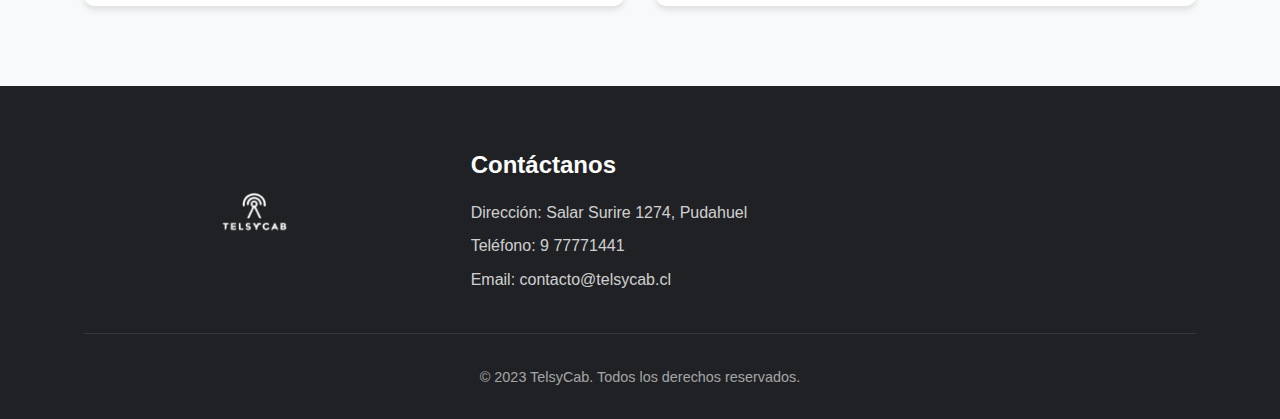
==== commit e0c4ca24: "update layout and styles for services section, add new service cards and images" ====
--- a/index.html
+++ b/index.html
@@ -5,13 +5,28 @@
     <meta name="viewport" content="width=device-width, initial-scale=1.0">
     <title>TelsyCab</title>
     <link rel="stylesheet" href="styles.css">
+    <style>
+        .logo-container {
+            width: 200px; /* Adjust the width as needed */
+            height: auto;
+        }
+        .logo-image {
+            width: 100%; /* Make the image take the full width of the container */
+            height: auto;
+        }
+        .footer-contact h4 {
+            font-size: 24px; /* Adjust the font size as needed */
+        }
+    </style>
 </head>
 <body>
     <header>
         <nav>
             <div class="container">
                 <div class="nav-content">
-                    <img src="./img/logo.png" alt="TelsyCab Logo">
+                    <div class="logo-container">
+                        <img src="./img/logo.png" alt="TelsyCab Logo" class="logo-image">
+                    </div>
                     <ul class="nav-menu">
                         <li><a href="#servicios">Servicios</a></li>
                         <li><a href="#clientes">Clientes</a></li>
@@ -32,7 +47,7 @@
             <div class="container">
                 <div class="hero-content">
                     <div class="hero-text">
-                        <h1>15 años de experiencia en telecomunicaciones</h1>
+                        <h1>15 años de experiencia   en conectividad y redes</h1>
                         <p>Servicios especializados para empresas operadoras en 9 ciudades</p>
                         <a href="#contacto" class="btn">Contáctanos</a>
                     </div>
@@ -46,36 +61,70 @@
         <section id="servicios" class="services">
             <div class="container">
                 <h2>Nuestros Servicios</h2>
-                <div class="services-grid">
-                    <div class="service-card">
-                        <div class="service-icon"><!-- Ícono de Repliegue --></div>
-                        <h3>Repliegue</h3>
-                        <p>Retiramos redes de cobre antiguas, preparando el camino para la tecnología de última generación.</p>
-                    </div>
-                    <div class="service-card">
-                        <div class="service-icon"><!-- Ícono de Despliegue de Fibra Óptica --></div>
-                        <h3>Despliegue de Fibra Óptica</h3>
-                        <p>Conectamos al mundo con velocidad y confiabilidad mediante redes de fibra óptica.</p>
-                    </div>
-                    <div class="service-card">
-                        <div class="service-icon"><!-- Ícono de Desarrollo de sitios móviles --></div>
-                        <h3>Desarrollo de sitios móviles</h3>
-                        <p>Diseñamos y construimos estaciones base que garantizan mayor cobertura.</p>
-                    </div>
-                    <div class="service-card">
-                        <div class="service-icon"><!-- Ícono de Diseño RF & FO --></div>
-                        <h3>Diseño RF & FO</h3>
-                        <p>Planificamos redes inteligentes para una conexión más rápida y eficiente.</p>
-                    </div>
-                    <div class="service-card">
-                        <div class="service-icon"><!-- Ícono de Mantenimiento de redes --></div>
-                        <h3>Mantenimiento de redes</h3>
-                        <p>Mantenemos infraestructuras móviles y fijas en perfecto estado.</p>
-                    </div>
-                    <div class="service-card">
-                        <div class="service-icon"><!-- Ícono de Servicios eléctricos --></div>
-                        <h3>Servicios eléctricos</h3>
-                        <p>Instalamos y cuidamos los sistemas eléctricos de tus redes.</p>
+                
+                <div class="sub-section">
+                    <h3>Área Telecomunicaciones</h3>
+                    <div class="services-grid">
+                        <div class="service-card">
+                            <div class="service-image">
+                                <img src="./img/instalacion-de-redes_cableado.jpg" alt="Cableado Estructurado">
+                            </div>
+                            <div class="service-icon"><!-- Ícono de Repliegue --></div>
+                            <h3>Cableado Estructurado</h3>
+                            <p>Realizamos todo tipo de proyectos que permitan concetar los sistemas informáticos de una empresa.</p>
+                        </div>
+                        <div class="service-card">
+                            <div class="service-image">
+                                <img src="./img/rack telc.jpg" alt="Fibra Óptica">
+                            </div>
+                            <div class="service-icon"><!-- Ícono de Despliegue de Fibra Óptica --></div>
+                            <h3>Fibra Óptica</h3>
+                            <p>Conectamos al mundo con velocidad y confiabilidad mediante redes de fibra óptica.</p>
+                        </div>
+                        <div class="service-card">
+                            <div class="service-image">
+                                <img src="./img/TECH-master.jpg" alt="Desarrollo de sitios móviles">
+                            </div>
+                            <div class="service-icon"><!-- Ícono de Desarrollo de sitios móviles --></div>
+                            <h3>Desarrollo de estaciones móviles</h3>
+                            <p>Diseñamos y construimos estaciones base que garantizan mayor cobertura.</p>
+                        </div>
+                        <div class="service-card">
+                            <div class="service-image">
+                                <img src="./img/Certificar puntos.jpg" alt="Certificar puntos de red">
+                            </div>
+                            <div class="service-icon"><!-- Ícono de Diseño RF & FO --></div>
+                            <h3>Certificación de puntos de red</h3>
+                            <p>Utilizamos herramientas de ultima generación para asegurar un alto desempeño en la transmisión de datos.</p>
+                        </div>
+                    </div>
+                </div>
+
+                <div class="sub-section">
+                    <h3>Área Eléctrica</h3>
+                    <div class="services-grid">
+                        <div class="service-card">
+                            <div class="service-image">
+                                <img src="./img/Area electrica.png" alt="Servicios eléctricos">
+                            </div>
+                            <div class="service-icon"><!-- Ícono de Servicios eléctricos --></div>
+                            <h3>Proyectos y Servicios eléctricos</h3>
+                            <p>Desarrollamos diferentes proyectos eléctricos con certificaciones TE1 y TE2, diseñamos y ejecutamos proyectos con Paneles Solares.</p>
+                        </div>
+                    </div>
+                </div>
+
+                <div class="sub-section">
+                    <h3>Área de Seguridad</h3>
+                    <div class="services-grid">
+                        <div class="service-card">
+                            <div class="service-image">
+                                <img src="./img/Acceso control 10.png" alt="Mantenimiento de redes">
+                            </div>
+                            <div class="service-icon"><!-- Ícono de Mantenimiento de redes --></div>
+                            <h3>Cámaras de Seguridad y Control de acceso</h3>
+                            <p>Desarrollamos proyectos de instalación cámaras de seguridad y control de acceso.</p>
+                        </div>
                     </div>
                 </div>
             </div>
@@ -84,22 +133,22 @@
         <section id="clientes" class="clients">
             <div class="container">
                 <h2>Nuestros Clientes</h2>
-                <p>Empresas que confían en nuestra experiencia y calidad de servicio</p>
-                
                 <div class="clients-section">
-                    <div class="client-category">
+                    <div class="client-category telecomunicaciones">
                         <h3>Telecomunicaciones</h3>
                         <div class="client-logos">
-                            <img src="/img/logo-claro.png" alt="Logo Claro">
-                            <img src="/img/logo-entel.png" alt="Logo Entel">
-                            <img src="/img/logo-virgin.png" alt="Logo Virgin">
+                            <img src="/img/Claro-Logo-2004.png" alt="Logo Entel">
+                            <img src="/img/LOGO-ENTEL-300x300.png" alt="Logo Claro">
+                            <img src="/img/WOM.png" alt="Logo WOM">
                         </div>
                     </div>
                     
                     <div class="client-category">
                         <h3>Instituciones</h3>
                         <div class="client-logos">
-                            <img src="/img/logo-fundacion-rosas.png" alt="Logo Fundación Las Rosas">
+                            <img src="/img/Grupo LARI.png" alt="Logo Grupo LARI">
+                            <img src="/img/logo Muni_Villa Alegre.png" alt="Logo Muni Villa Alegre">
+                            <img src="/img/logo_Uni_UTEM.png" alt="Logo Uni UTEM">
                         </div>
                     </div>
                 </div>
@@ -107,7 +156,7 @@
                 <div class="certifications">
                     <h3>Certificaciones y Registros</h3>
                     <div class="certification-item">
-                        <img src="/img/logo-chile-compra.png" alt="Chile Compra">
+                        <img src="/img/logo_chilecompras.png" alt="Chile Compra">
                         <p>Proveedor Certificado</p>
                     </div>
                 </div>
@@ -156,7 +205,7 @@
         </section>
     </main>
 
-    <footer>
+    <footer id="contacto">
         <div class="container">
             <div class="footer-content">
                 <div class="footer-logo">
@@ -164,12 +213,12 @@
                 </div>
                 <div class="footer-contact">
                     <h4>Contáctanos</h4>
-                    <p>Dirección: [Dirección de la empresa]</p>
-                    <p>Teléfono: [Número de teléfono]</p>
-                    <p>Email: [Correo electrónico]</p>
+                    <p>Dirección: Salar Surire 1274, Pudahuel </p>
+                    <p>Teléfono: 9 77771441</p>
+                    <p>Email: contacto@telsycab.cl</p>
                 </div>
                 <div class="footer-social">
-                    <h4>Síguenos</h4>
+                    <h4></h4>
                     <!-- Iconos de redes sociales -->
                 </div>
             </div>
--- a/styles.css
+++ b/styles.css
@@ -152,8 +152,39 @@
 }
 
 .service-card h3 {
-    margin-bottom: 1rem;
-    color: var(--dark);
+    font-size: 1.25rem; /* Make the service card headings smaller */
+    margin-bottom: 1rem;
+    color: var(--dark);
+}
+
+.service-card img {
+    width: 100%;
+    height: auto;
+    border-radius: 10px;
+    margin-bottom: 1rem;
+}
+
+.service-image {
+    width: 100%;
+    height: 200px; /* Set a fixed height for the image container */
+    overflow: hidden;
+    border-radius: 10px;
+    margin-bottom: 1rem;
+}
+
+.service-image img {
+    width: 100%;
+    height: 100%;
+    object-fit: cover; /* Ensure the image covers the container */
+}
+
+.service-card img[alt="Cableado Estructurado"],
+.service-card img[alt="Desarrollo de sitios móviles"] {
+    max-height: 200px; /* Adjust the height to match each other */
+}
+
+.service-card p {
+    text-align: center; /* Center-align the text in all service cards */
 }
 
 /* Mobile Menu */
@@ -248,6 +279,22 @@
     filter: grayscale(0%);
 }
 
+.client-category.telecomunicaciones .client-logos {
+    display: flex;
+    justify-content: center;
+    align-items: center;
+    flex-wrap: wrap;
+    gap: 3rem;
+}
+
+.client-category.telecomunicaciones .client-logos img {
+    max-height: 100px; /* Increase the height to match "Instituciones" */
+}
+
+.client-logos img[alt="Logo Entel"] {
+    max-height: 120px; /* Increase the height of the Entel logo */
+}
+
 /* Fix for hero image */
 .hero-image img {
     width: 100%;
@@ -474,4 +521,38 @@
     .footer-logo img {
         height: 70px; /* Slightly smaller on mobile */
     }
+}
+
+/* Center text class */
+.center-text {
+    text-align: center;
+}
+
+/* Sub-section styles */
+.sub-section {
+    margin-bottom: 3rem;
+}
+
+.sub-section h3 {
+    text-align: center;
+    font-size: 2rem;
+    margin-bottom: 2rem;
+    color: var(--dark);
+}
+
+.service-card h3 {
+    font-size: 1.25rem; /* Make the service card headings smaller */
+    margin-bottom: 1rem;
+    color: var(--dark);
+}
+
+.logo-container {
+    display: flex;
+    align-items: center;
+    height: 120px; /* Increased height to allow for larger logo */
+}
+
+.logo-image {
+    max-height: 100%;
+    width: auto;
 }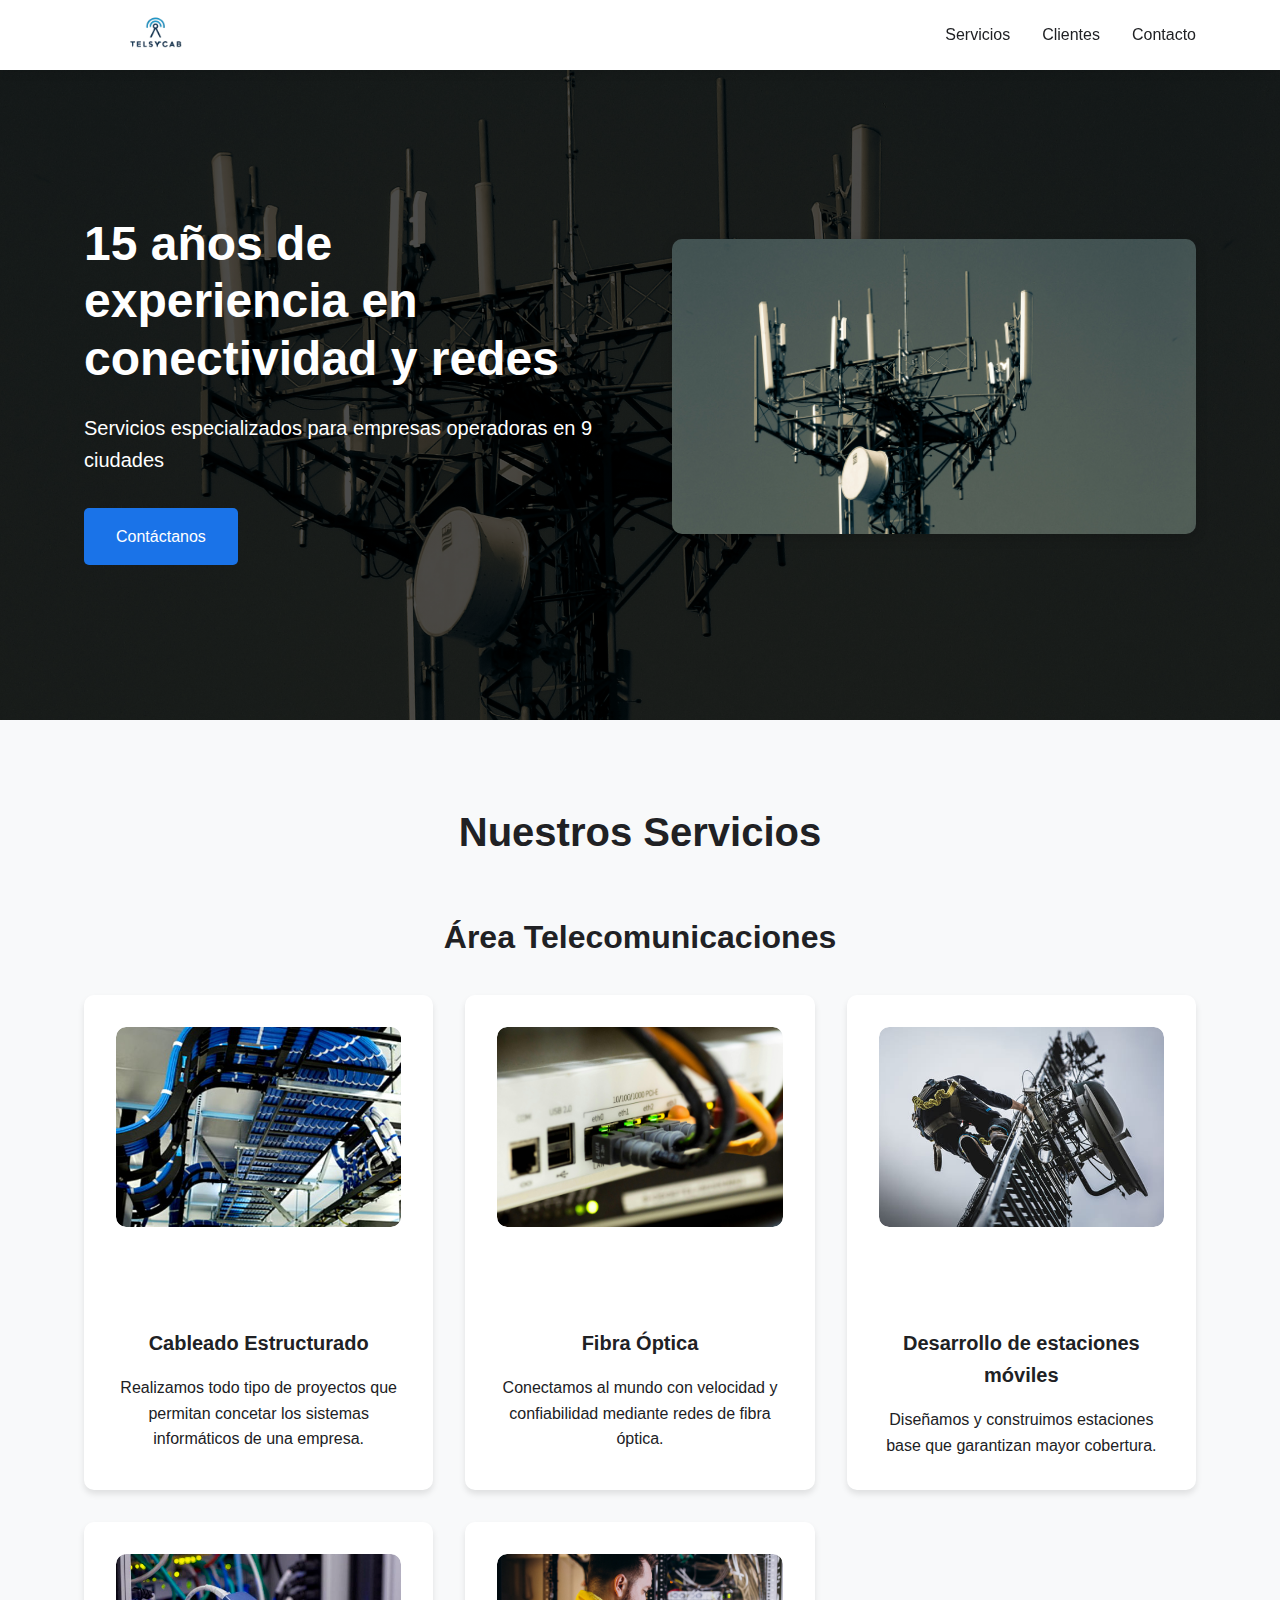
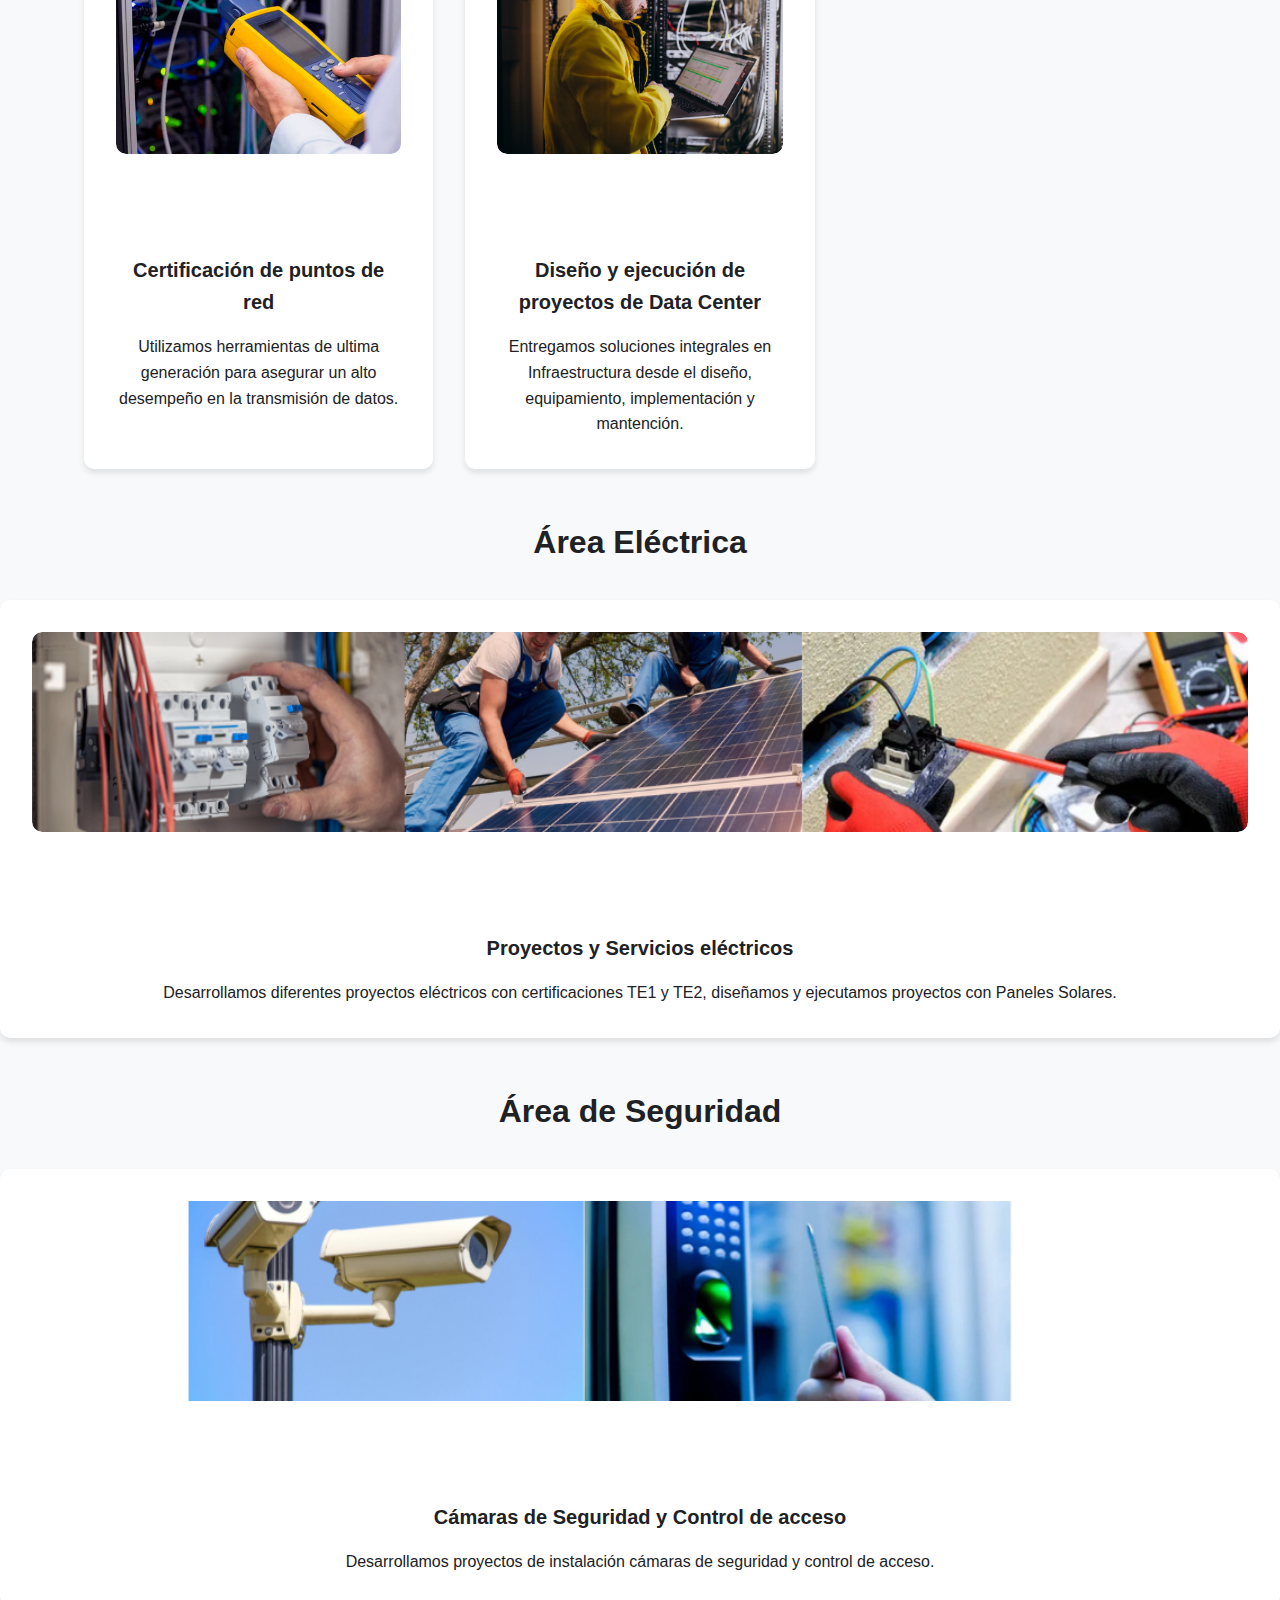
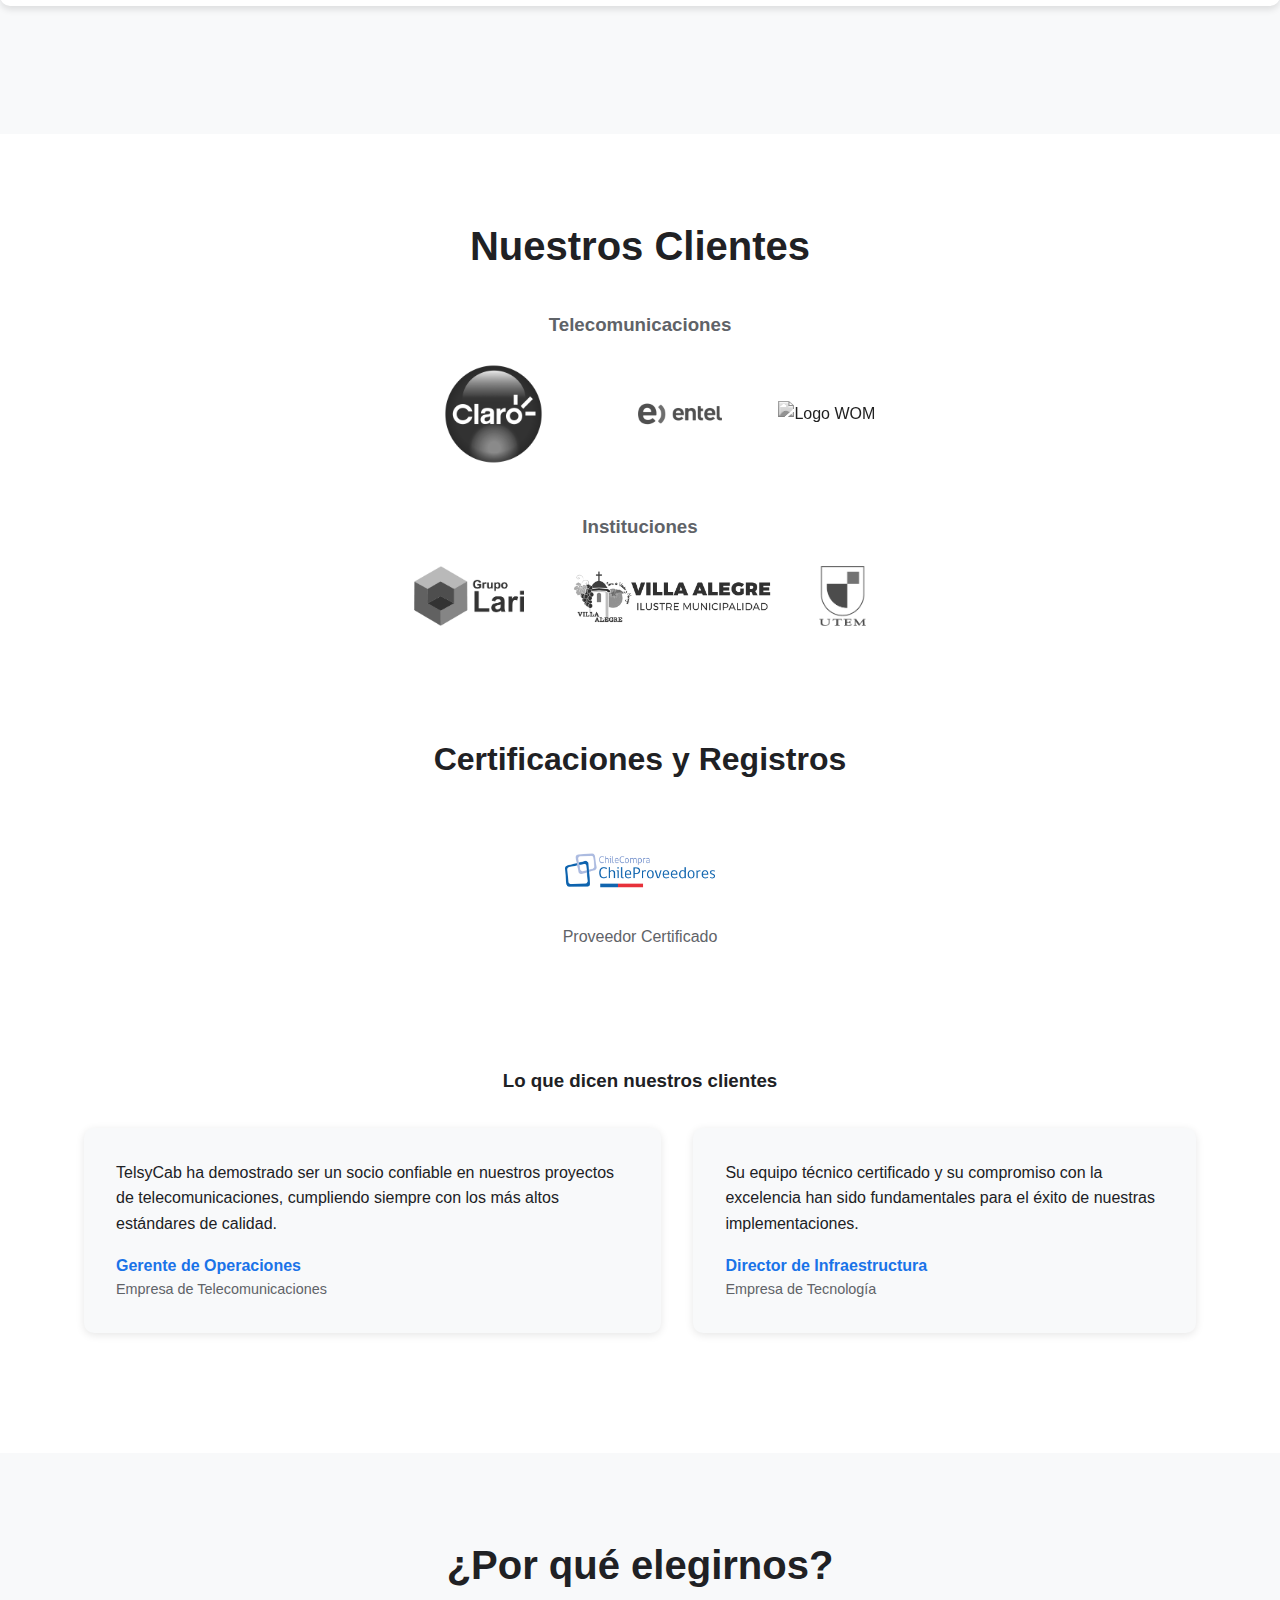
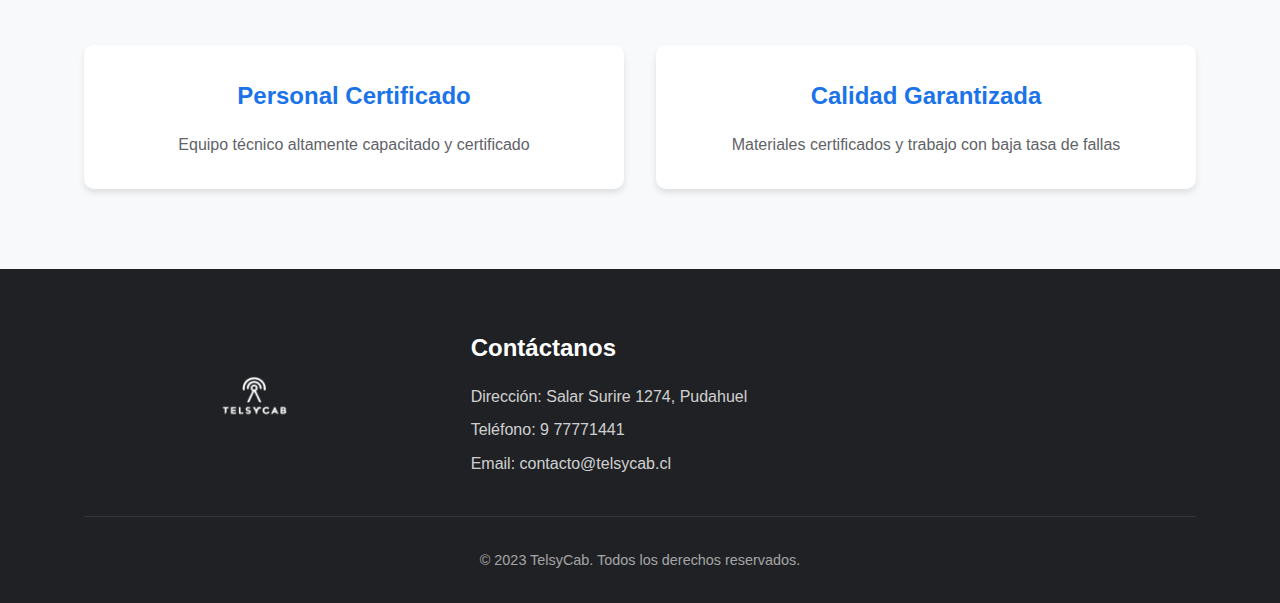
==== commit 232442d8: "add testimonials section and new service card for Data Center projects" ====
--- a/index.html
+++ b/index.html
@@ -17,6 +17,13 @@
         .footer-contact h4 {
             font-size: 24px; /* Adjust the font size as needed */
         }
+        .testimonials h3 {
+            text-align: center; /* Center the heading */
+        }
+        .testimonial-grid {
+            display: flex;
+            justify-content: center; /* Center the testimonial cards */
+        }
     </style>
 </head>
 <body>
@@ -96,6 +103,15 @@
                             <div class="service-icon"><!-- Ícono de Diseño RF & FO --></div>
                             <h3>Certificación de puntos de red</h3>
                             <p>Utilizamos herramientas de ultima generación para asegurar un alto desempeño en la transmisión de datos.</p>
+                          </div>  
+                        <div class="service-card">
+                            <div class="service-image">
+                                <img src="./img/servidores.jpg" alt="Cervidores data center">
+                            </div>
+                            <div class="service-icon"><!-- Ícono de Diseño RF & FO --></div>
+                            <h3>Diseño y ejecución de proyectos de Data Center</h3>
+                            <p>Entregamos soluciones integrales en Infraestructura desde el diseño, equipamiento, implementación y mantención.</p>
+                            </div>
                         </div>
                     </div>
                 </div>
